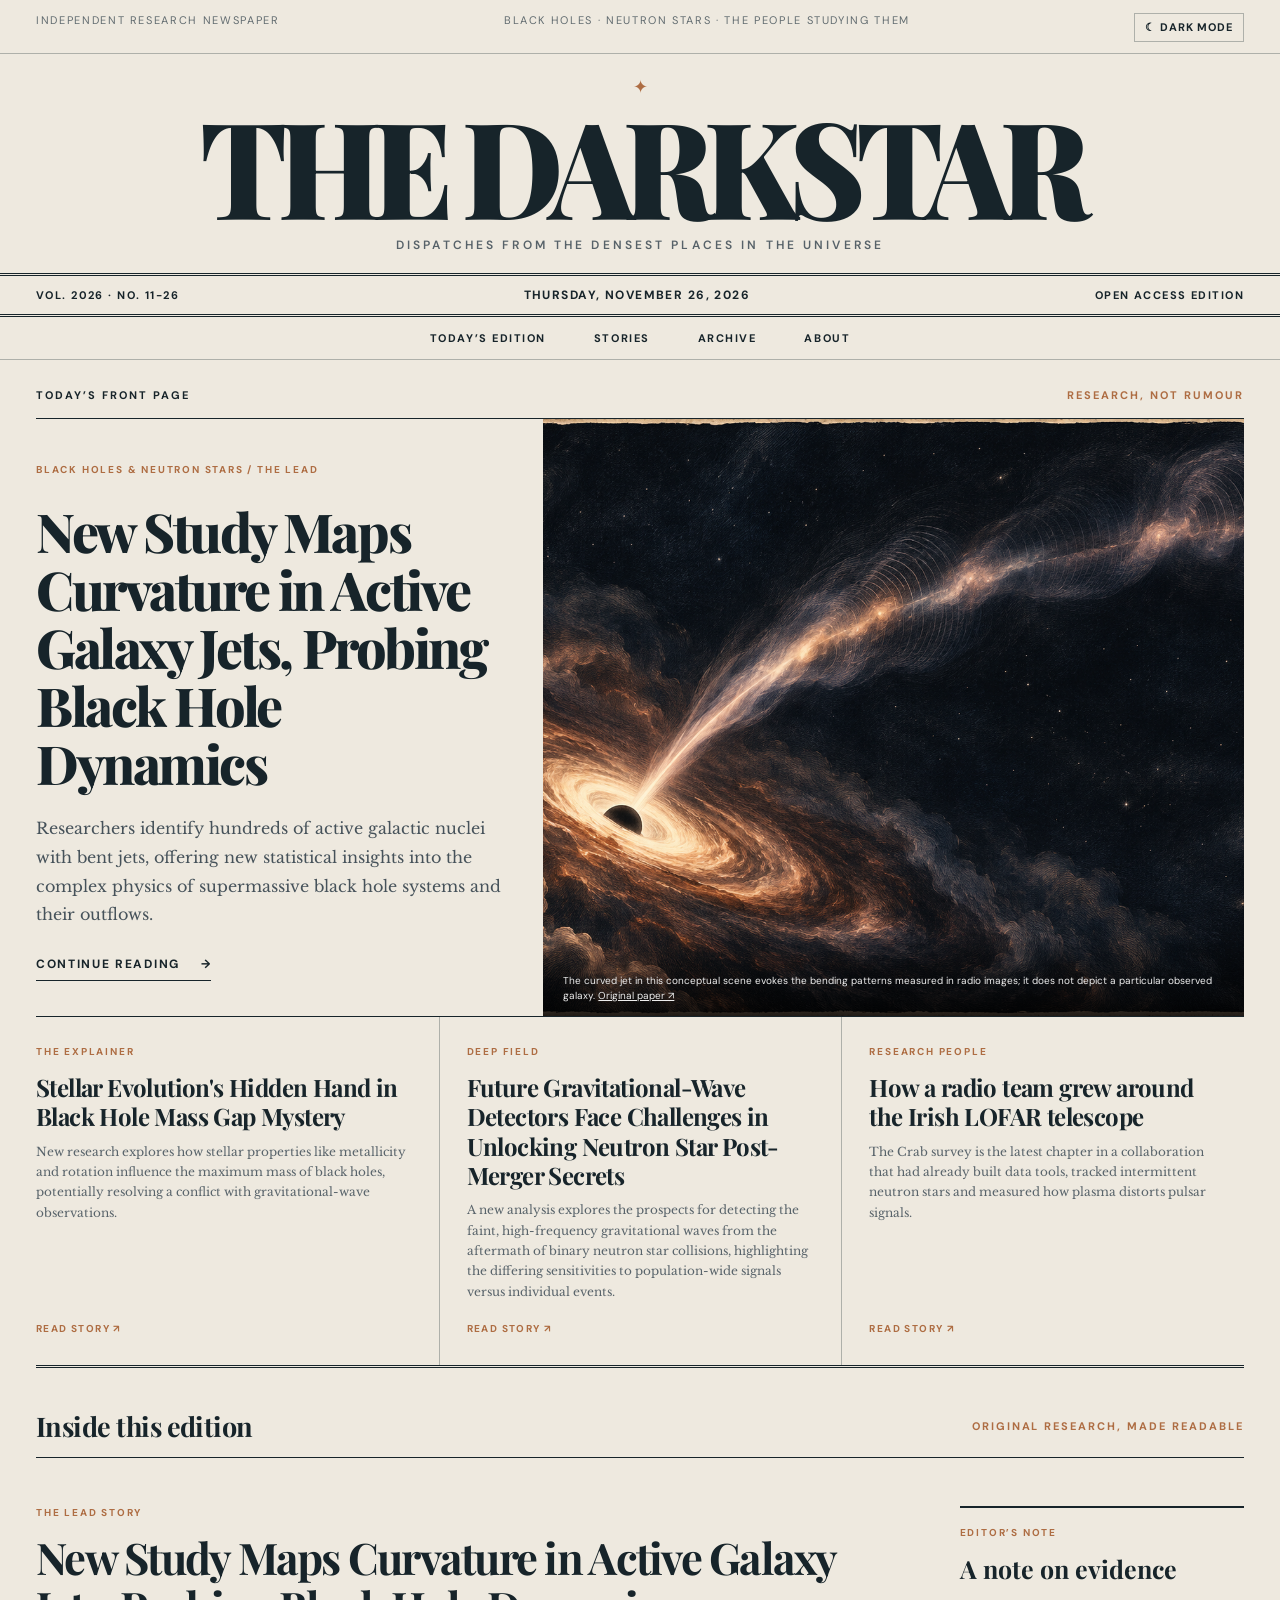
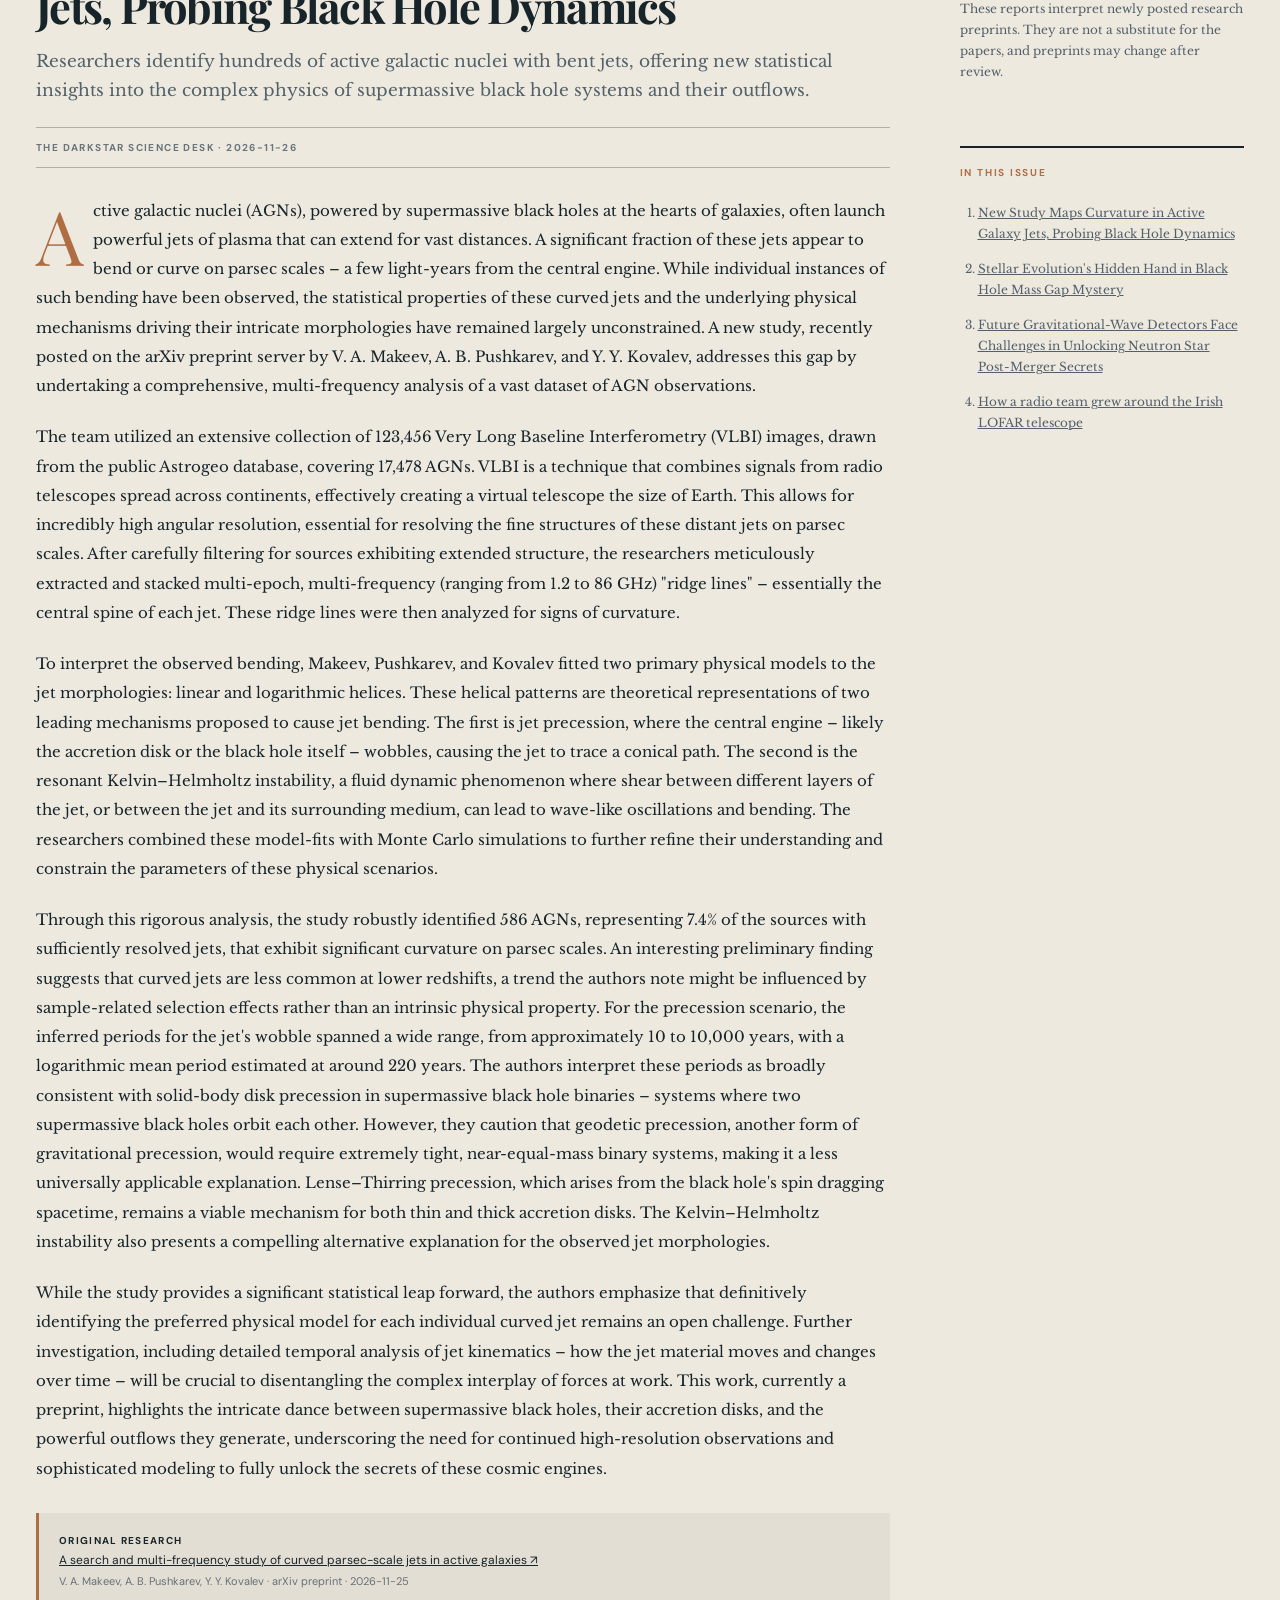
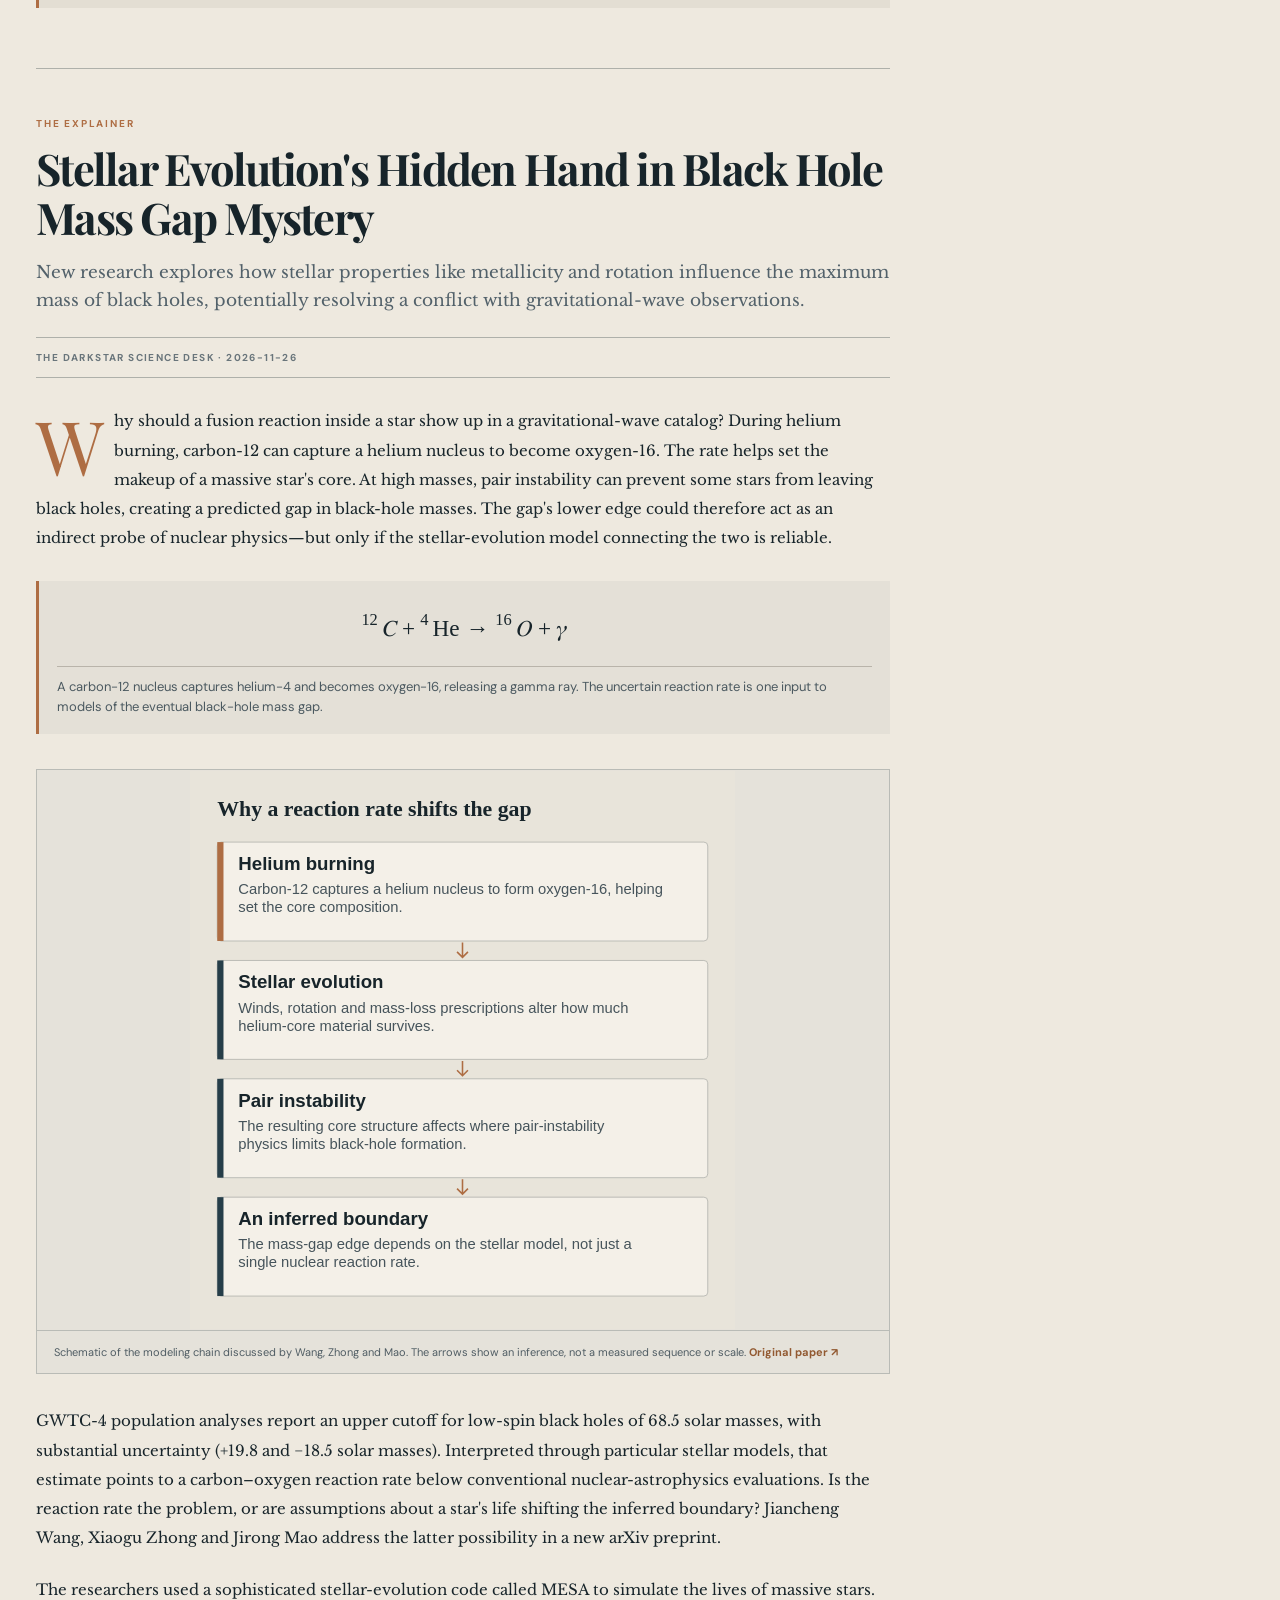
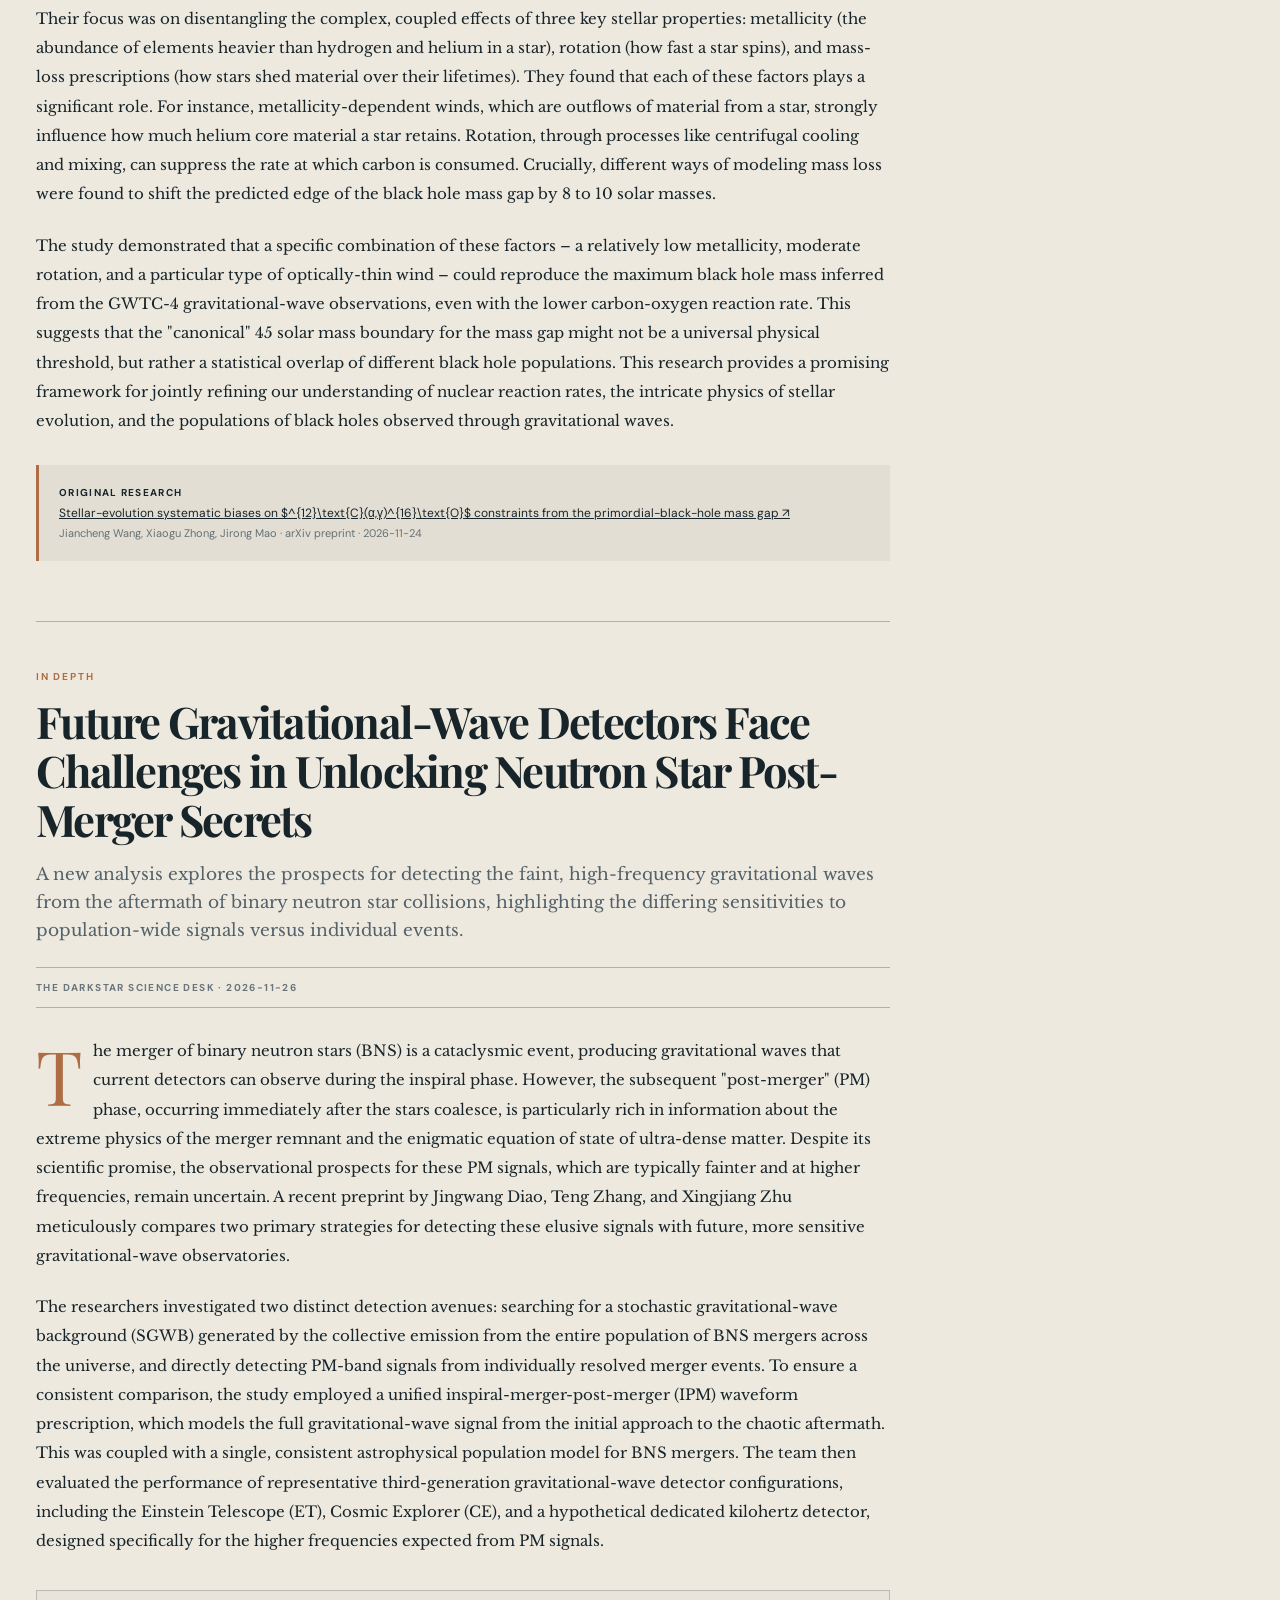
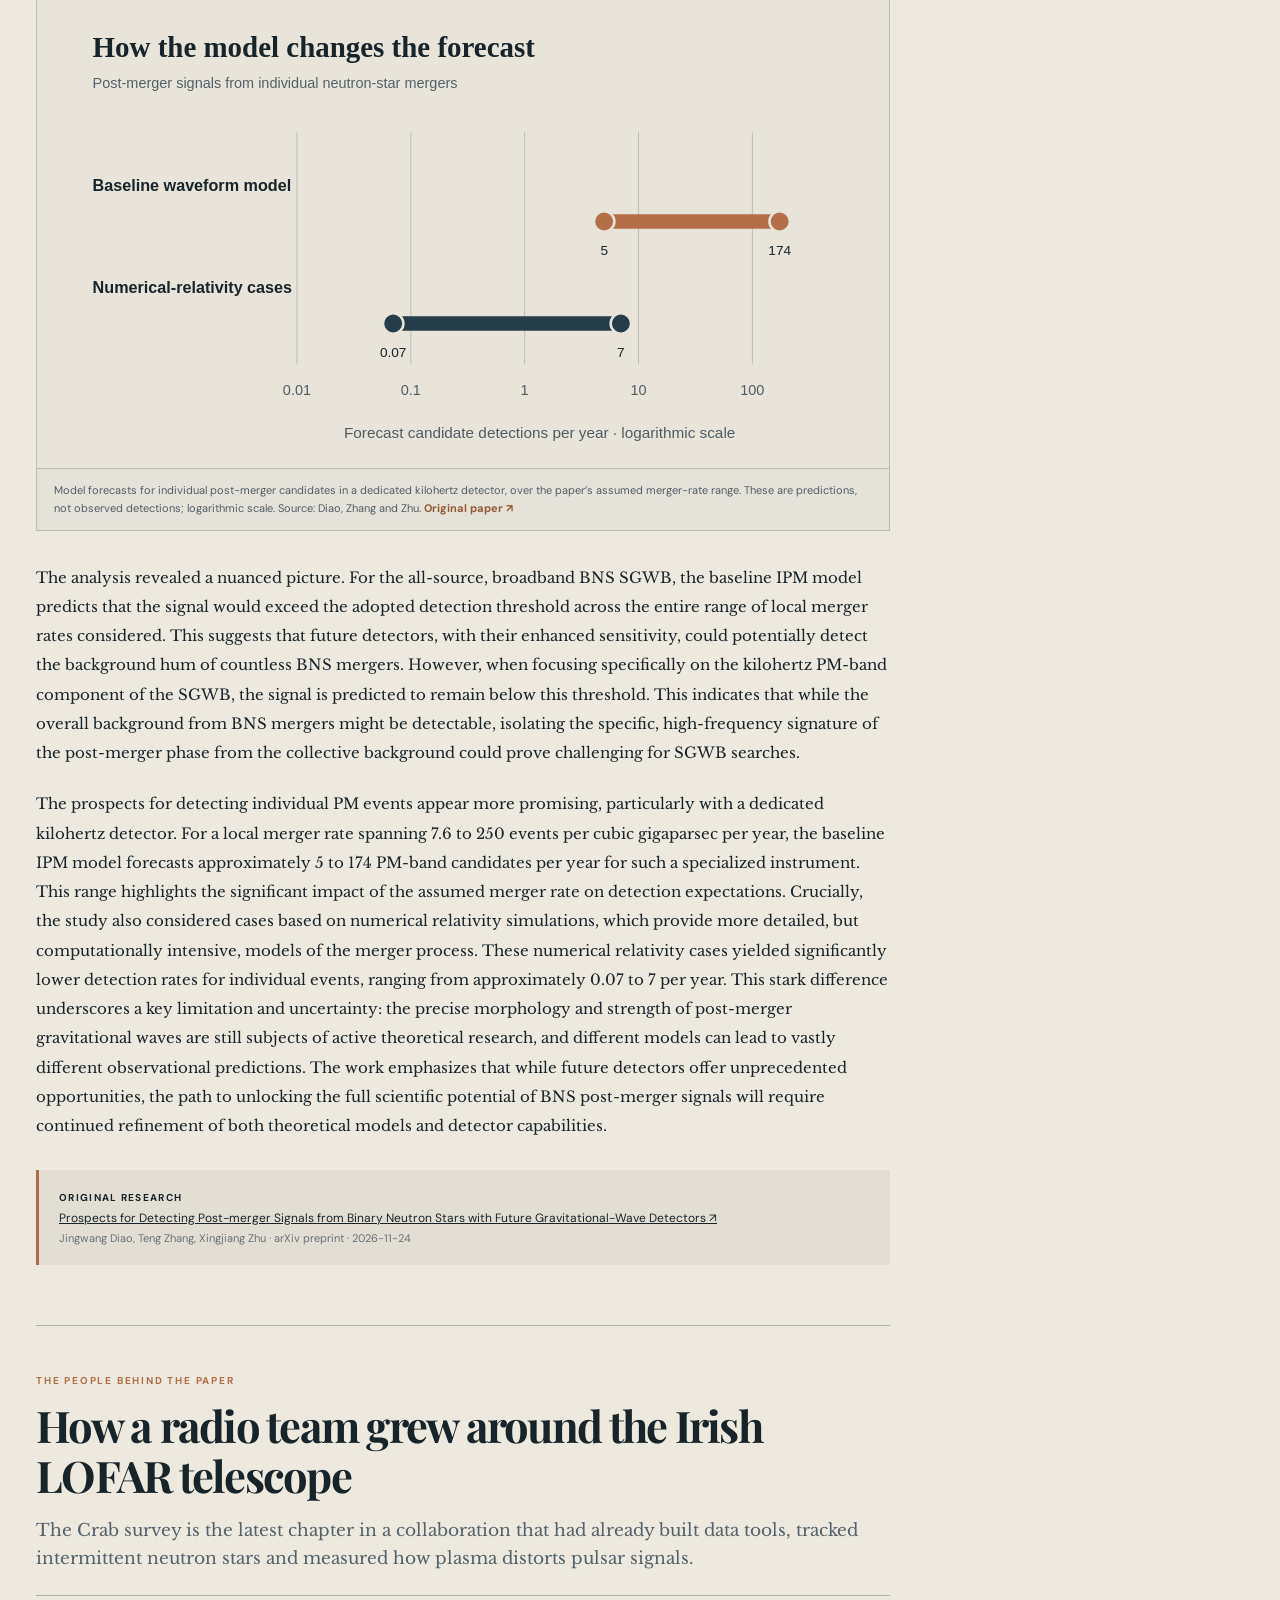
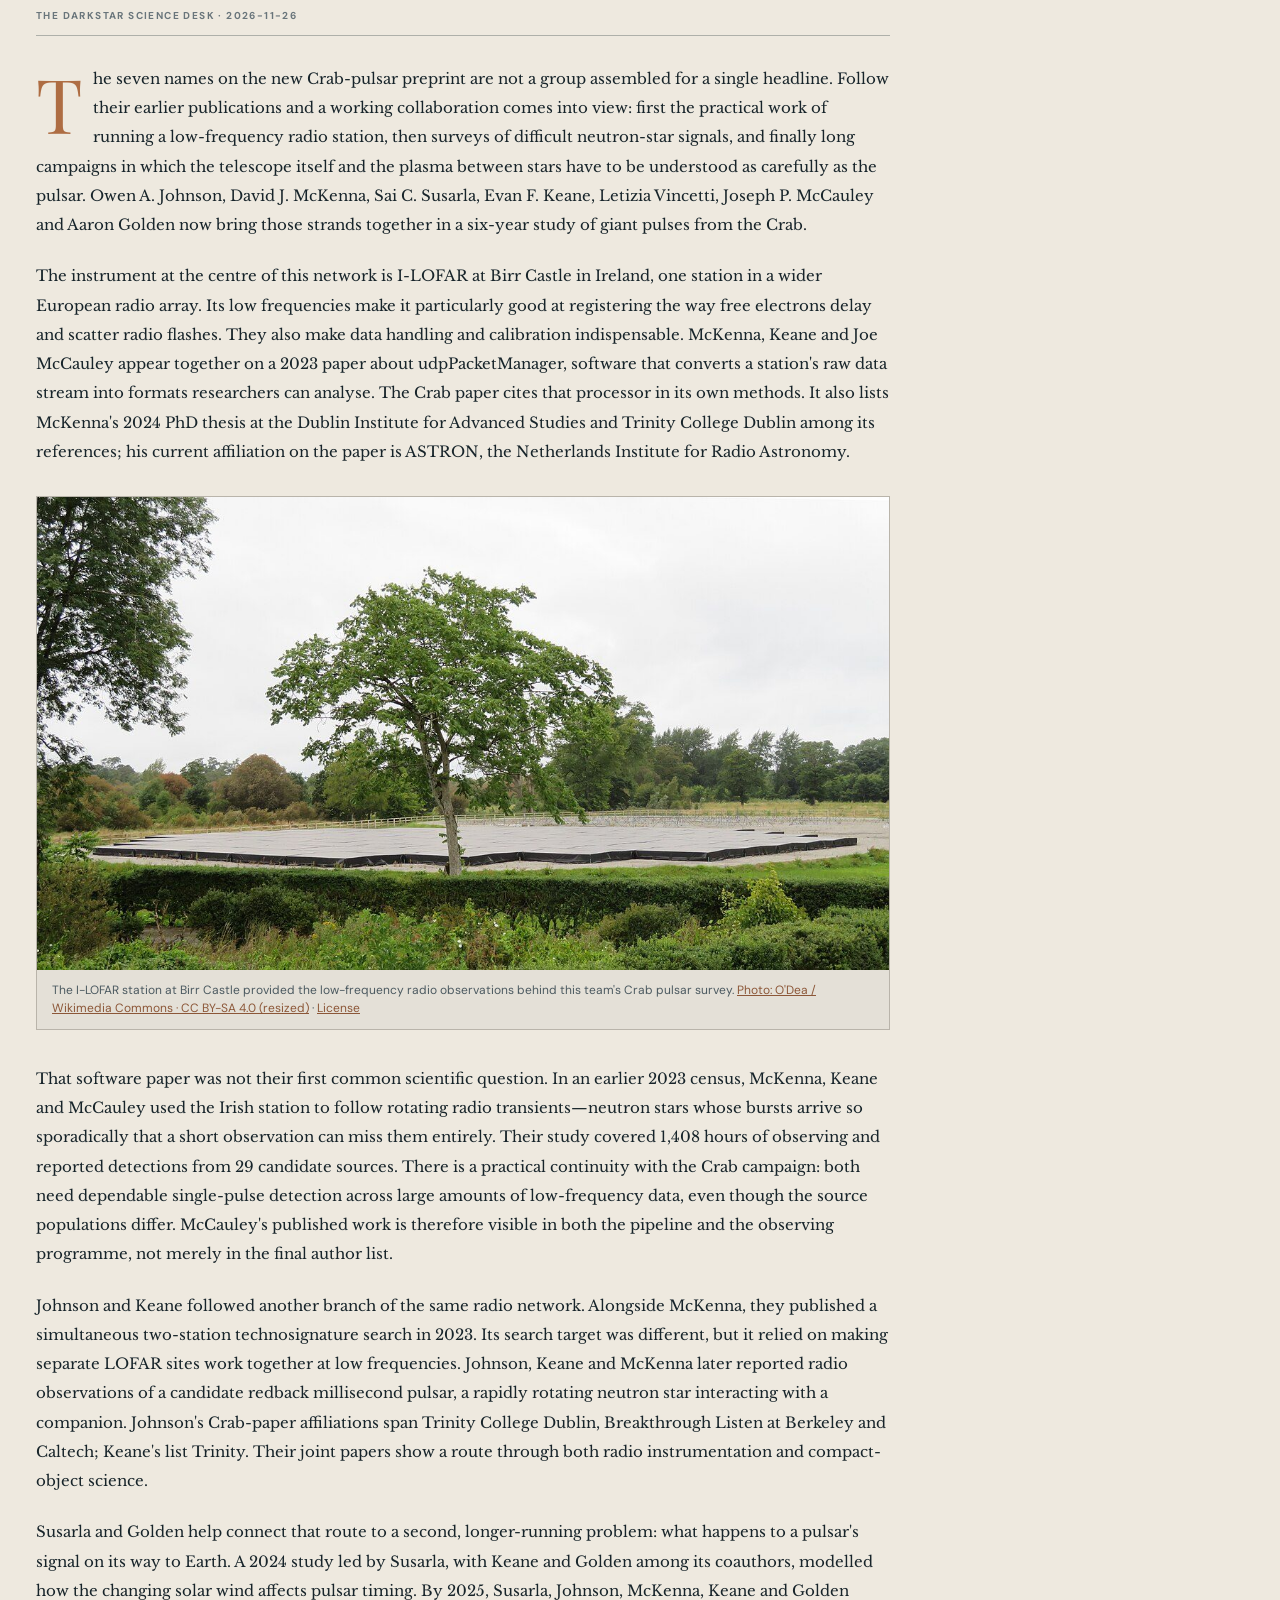
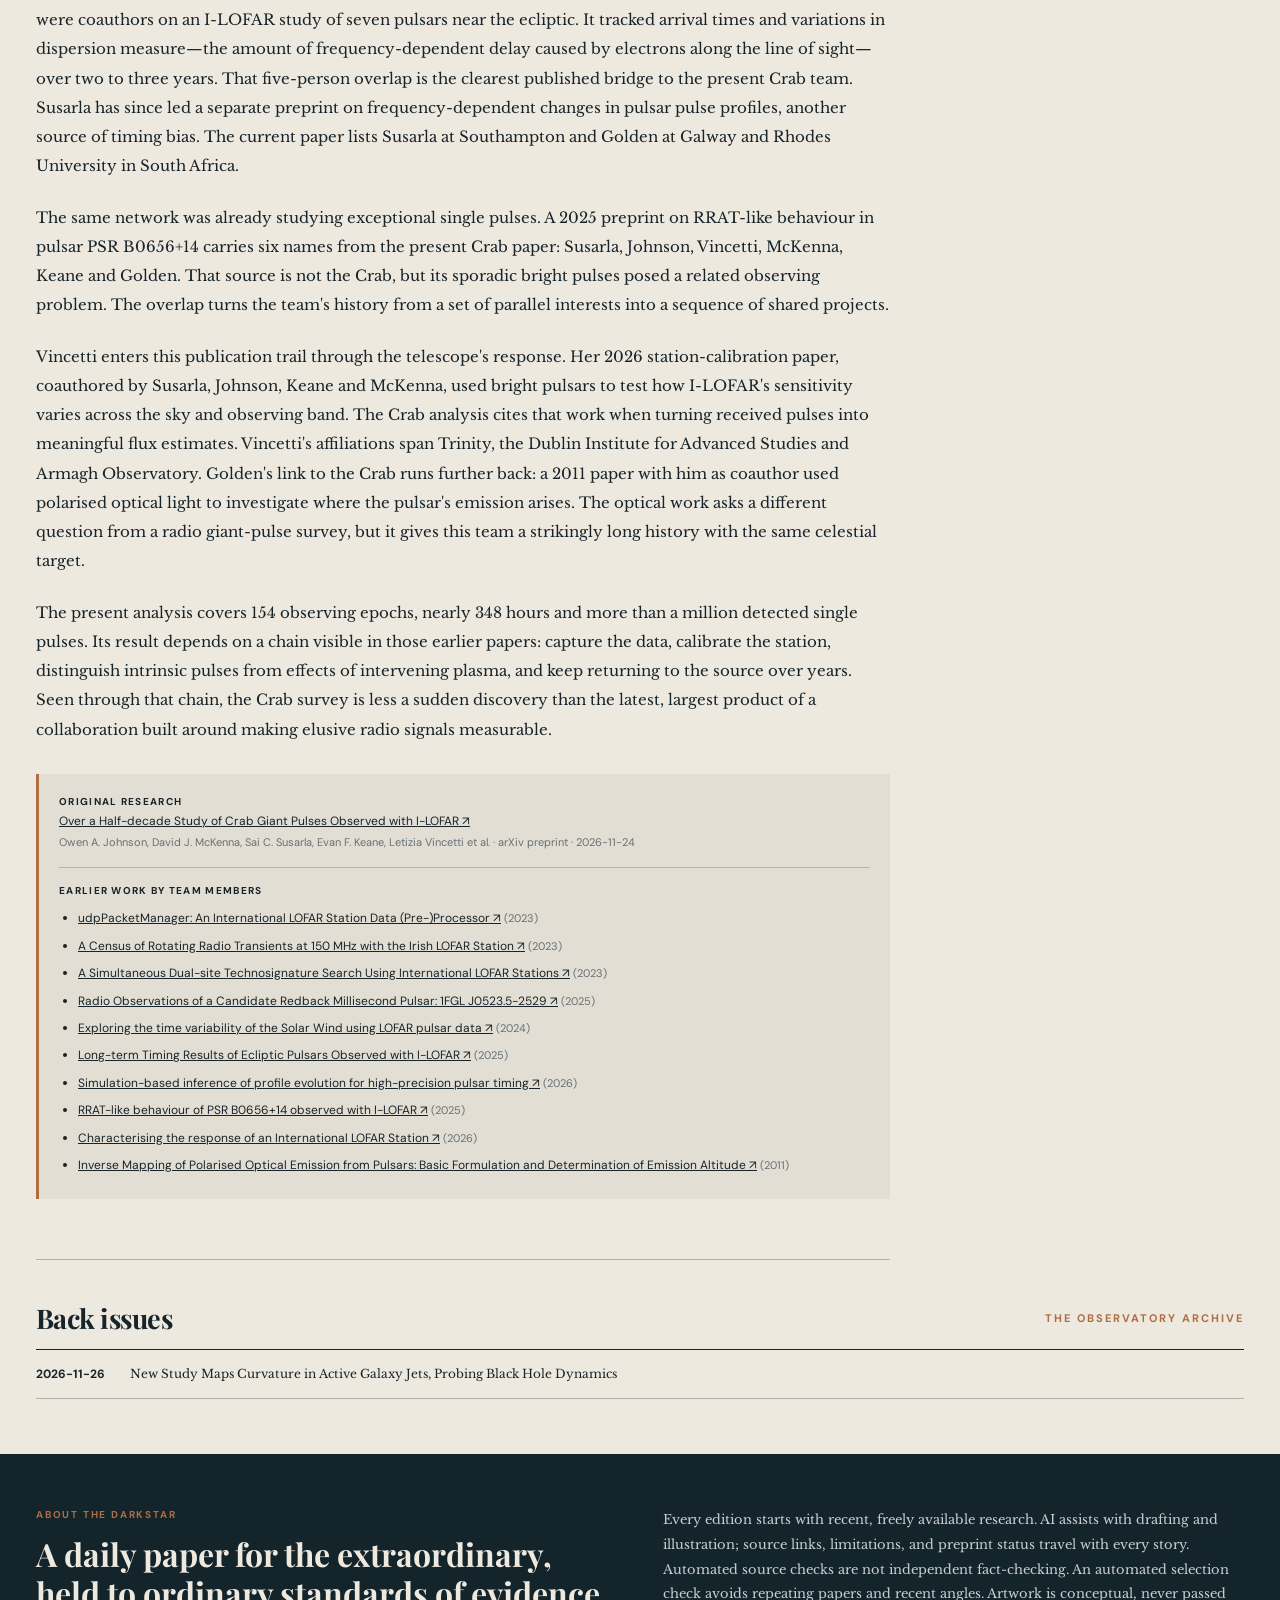
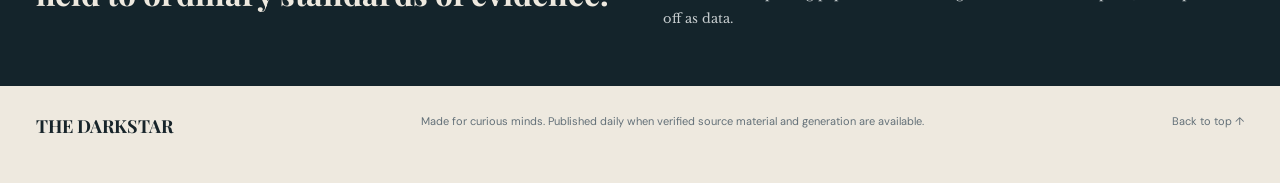
==== issues/2026-11-26/index.html @ 165d291f "Publish 2026-11-27" ====
<!doctype html><html lang="en"><head><meta charset="utf-8"><meta name="viewport" content="width=device-width,initial-scale=1"><meta name="theme-color" content="#eee9df"><meta name="description" content="The Darkstar: a daily research newspaper about black holes and neutron stars."><title>The Darkstar — 2026-11-26</title><script>try{if(localStorage.getItem('darkstar-theme')==='dark')document.documentElement.dataset.theme='dark'}catch(e){}</script><link rel="stylesheet" href="../../style.css"><script src="../../theme.js" defer></script></head><body>
<div class="topline"><span>Independent research newspaper</span><span>Black holes · Neutron stars · The people studying them</span><button class="theme-toggle" type="button" aria-label="Switch to dark mode" aria-pressed="false">☾ <span>Dark mode</span></button></div>
<header class="masthead" id="today"><div class="star">✦</div><div class="name">THE DARKSTAR</div><p>Dispatches from the densest places in the universe</p></header>
<div class="editionbar"><span>VOL. 2026 · NO. 11-26</span><span>Thursday, November 26, 2026</span><span>OPEN ACCESS EDITION</span></div><nav><a href="#today">Today’s edition</a><a href="#stories">Stories</a><a href="#archive">Archive</a><a href="#about">About</a></nav>
<main><section class="front" aria-label="Front page"><div class="sectionlabel"><span>Today’s front page</span><span>RESEARCH, NOT RUMOUR</span></div>
<div class="leadgrid"><div class="leadcopy"><div class="eyebrow">BLACK HOLES &amp; NEUTRON STARS / THE LEAD</div><h1><a href="#story-0">New Study Maps Curvature in Active Galaxy Jets, Probing Black Hole Dynamics</a></h1><p class="leaddeck">Researchers identify hundreds of active galactic nuclei with bent jets, offering new statistical insights into the complex physics of supermassive black hole systems and their outflows.</p><a class="continue" href="#story-0">Continue reading <span>→</span></a></div><figure class="cover"><img src="../../assets/2026-11-26-cover.png" alt="Conceptual painted scene of a black hole surrounded by a bright disc and launching a gently curving jet."><figcaption>The curved jet in this conceptual scene evokes the bending patterns measured in radio images; it does not depict a particular observed galaxy. <a href="https://arxiv.org/html/2611.34496">Original paper ↗</a></figcaption></figure></div>
<div class="teasers" id="stories"><a class="teaser" href="#story-1"><span class="eyebrow">The explainer</span><h3>Stellar Evolution&#x27;s Hidden Hand in Black Hole Mass Gap Mystery</h3><p>New research explores how stellar properties like metallicity and rotation influence the maximum mass of black holes, potentially resolving a conflict with gravitational-wave observations.</p><span class="readmore">Read story ↗</span></a><a class="teaser" href="#story-2"><span class="eyebrow">Deep field</span><h3>Future Gravitational-Wave Detectors Face Challenges in Unlocking Neutron Star Post-Merger Secrets</h3><p>A new analysis explores the prospects for detecting the faint, high-frequency gravitational waves from the aftermath of binary neutron star collisions, highlighting the differing sensitivities to population-wide signals versus individual events.</p><span class="readmore">Read story ↗</span></a><a class="teaser" href="#story-3"><span class="eyebrow">Research people</span><h3>How a radio team grew around the Irish LOFAR telescope</h3><p>The Crab survey is the latest chapter in a collaboration that had already built data tools, tracked intermittent neutron stars and measured how plasma distorts pulsar signals.</p><span class="readmore">Read story ↗</span></a></div></section>
<div class="rule-title"><span>Inside this edition</span><span>ORIGINAL RESEARCH, MADE READABLE</span></div>
<div class="article-layout"><div class="article-main"><article class="story" id="story-0"><div class="eyebrow">The lead story</div><h2>New Study Maps Curvature in Active Galaxy Jets, Probing Black Hole Dynamics</h2><p class="deck">Researchers identify hundreds of active galactic nuclei with bent jets, offering new statistical insights into the complex physics of supermassive black hole systems and their outflows.</p><div class="byline">THE DARKSTAR SCIENCE DESK · 2026-11-26</div><div class="prose"><p>Active galactic nuclei (AGNs), powered by supermassive black holes at the hearts of galaxies, often launch powerful jets of plasma that can extend for vast distances. A significant fraction of these jets appear to bend or curve on parsec scales – a few light-years from the central engine. While individual instances of such bending have been observed, the statistical properties of these curved jets and the underlying physical mechanisms driving their intricate morphologies have remained largely unconstrained. A new study, recently posted on the arXiv preprint server by V. A. Makeev, A. B. Pushkarev, and Y. Y. Kovalev, addresses this gap by undertaking a comprehensive, multi-frequency analysis of a vast dataset of AGN observations.</p><p>The team utilized an extensive collection of 123,456 Very Long Baseline Interferometry (VLBI) images, drawn from the public Astrogeo database, covering 17,478 AGNs. VLBI is a technique that combines signals from radio telescopes spread across continents, effectively creating a virtual telescope the size of Earth. This allows for incredibly high angular resolution, essential for resolving the fine structures of these distant jets on parsec scales. After carefully filtering for sources exhibiting extended structure, the researchers meticulously extracted and stacked multi-epoch, multi-frequency (ranging from 1.2 to 86 GHz) &quot;ridge lines&quot; – essentially the central spine of each jet. These ridge lines were then analyzed for signs of curvature.</p><p>To interpret the observed bending, Makeev, Pushkarev, and Kovalev fitted two primary physical models to the jet morphologies: linear and logarithmic helices. These helical patterns are theoretical representations of two leading mechanisms proposed to cause jet bending. The first is jet precession, where the central engine – likely the accretion disk or the black hole itself – wobbles, causing the jet to trace a conical path. The second is the resonant Kelvin–Helmholtz instability, a fluid dynamic phenomenon where shear between different layers of the jet, or between the jet and its surrounding medium, can lead to wave-like oscillations and bending. The researchers combined these model-fits with Monte Carlo simulations to further refine their understanding and constrain the parameters of these physical scenarios.</p><p>Through this rigorous analysis, the study robustly identified 586 AGNs, representing 7.4% of the sources with sufficiently resolved jets, that exhibit significant curvature on parsec scales. An interesting preliminary finding suggests that curved jets are less common at lower redshifts, a trend the authors note might be influenced by sample-related selection effects rather than an intrinsic physical property. For the precession scenario, the inferred periods for the jet&#x27;s wobble spanned a wide range, from approximately 10 to 10,000 years, with a logarithmic mean period estimated at around 220 years. The authors interpret these periods as broadly consistent with solid-body disk precession in supermassive black hole binaries – systems where two supermassive black holes orbit each other. However, they caution that geodetic precession, another form of gravitational precession, would require extremely tight, near-equal-mass binary systems, making it a less universally applicable explanation. Lense–Thirring precession, which arises from the black hole&#x27;s spin dragging spacetime, remains a viable mechanism for both thin and thick accretion disks. The Kelvin–Helmholtz instability also presents a compelling alternative explanation for the observed jet morphologies.</p><p>While the study provides a significant statistical leap forward, the authors emphasize that definitively identifying the preferred physical model for each individual curved jet remains an open challenge. Further investigation, including detailed temporal analysis of jet kinematics – how the jet material moves and changes over time – will be crucial to disentangling the complex interplay of forces at work. This work, currently a preprint, highlights the intricate dance between supermassive black holes, their accretion disks, and the powerful outflows they generate, underscoring the need for continued high-resolution observations and sophisticated modeling to fully unlock the secrets of these cosmic engines.</p></div><div class="sourcebox"><strong>Original research</strong><br><a href="https://arxiv.org/html/2611.34496" target="_blank" rel="noopener noreferrer">A search and multi-frequency study of curved parsec-scale jets in active galaxies ↗</a><br><span>V. A. Makeev, A. B. Pushkarev, Y. Y. Kovalev · arXiv preprint · 2026-11-25</span></div></article><article class="story" id="story-1"><div class="eyebrow">The explainer</div><h2>Stellar Evolution&#x27;s Hidden Hand in Black Hole Mass Gap Mystery</h2><p class="deck">New research explores how stellar properties like metallicity and rotation influence the maximum mass of black holes, potentially resolving a conflict with gravitational-wave observations.</p><div class="byline">THE DARKSTAR SCIENCE DESK · 2026-11-26</div><div class="prose"><p>Why should a fusion reaction inside a star show up in a gravitational-wave catalog? During helium burning, carbon-12 can capture a helium nucleus to become oxygen-16. The rate helps set the makeup of a massive star&#x27;s core. At high masses, pair instability can prevent some stars from leaving black holes, creating a predicted gap in black-hole masses. The gap&#x27;s lower edge could therefore act as an indirect probe of nuclear physics—but only if the stellar-evolution model connecting the two is reliable.</p><figure class="equation"><div class="math-wrap"><math xmlns="http://www.w3.org/1998/Math/MathML" display="inline"><mrow><msup><mrow /><mrow><mn>12</mn></mrow></msup><mi>&#x00043;</mi><mo>&#x0002B;</mo><msup><mrow /><mrow><mn>4</mn></mrow></msup><mrow><mi mathvariant="normal">H</mi><mi mathvariant="normal">e</mi></mrow><mo>&#x02192;</mo><msup><mrow /><mrow><mn>16</mn></mrow></msup><mi>&#x0004F;</mi><mo>&#x0002B;</mo><mi>&#x003B3;</mi></mrow></math></div><figcaption>A carbon-12 nucleus captures helium-4 and becomes oxygen-16, releasing a gamma ray. The uncertain reaction rate is one input to models of the eventual black-hole mass gap.</figcaption></figure><figure class="research-visual"><a href="../../assets/2026-11-26-story-1.svg" target="_blank" rel="noopener noreferrer" aria-label="Open diagram at full size"><img loading="lazy" src="../../assets/2026-11-26-story-1.svg" alt="Four-step schematic linking helium burning, stellar evolution, pair instability and the inferred black-hole mass-gap boundary."></a><div class="visual-mobile"><h3>Why a reaction rate shifts the gap</h3><ol><li><strong>Helium burning</strong><span>Carbon-12 captures a helium nucleus to form oxygen-16, helping set the core composition.</span></li><li><strong>Stellar evolution</strong><span>Winds, rotation and mass-loss prescriptions alter how much helium-core material survives.</span></li><li><strong>Pair instability</strong><span>The resulting core structure affects where pair-instability physics limits black-hole formation.</span></li><li><strong>An inferred boundary</strong><span>The mass-gap edge depends on the stellar model, not just a single nuclear reaction rate.</span></li></ol></div><figcaption>Schematic of the modeling chain discussed by Wang, Zhong and Mao. The arrows show an inference, not a measured sequence or scale. <a href="https://arxiv.org/html/2611.32692" target="_blank" rel="noopener noreferrer">Original paper ↗</a></figcaption></figure><p>GWTC-4 population analyses report an upper cutoff for low-spin black holes of 68.5 solar masses, with substantial uncertainty (+19.8 and −18.5 solar masses). Interpreted through particular stellar models, that estimate points to a carbon–oxygen reaction rate below conventional nuclear-astrophysics evaluations. Is the reaction rate the problem, or are assumptions about a star&#x27;s life shifting the inferred boundary? Jiancheng Wang, Xiaogu Zhong and Jirong Mao address the latter possibility in a new arXiv preprint.</p><p>The researchers used a sophisticated stellar-evolution code called MESA to simulate the lives of massive stars. Their focus was on disentangling the complex, coupled effects of three key stellar properties: metallicity (the abundance of elements heavier than hydrogen and helium in a star), rotation (how fast a star spins), and mass-loss prescriptions (how stars shed material over their lifetimes). They found that each of these factors plays a significant role. For instance, metallicity-dependent winds, which are outflows of material from a star, strongly influence how much helium core material a star retains. Rotation, through processes like centrifugal cooling and mixing, can suppress the rate at which carbon is consumed. Crucially, different ways of modeling mass loss were found to shift the predicted edge of the black hole mass gap by 8 to 10 solar masses.</p><p>The study demonstrated that a specific combination of these factors – a relatively low metallicity, moderate rotation, and a particular type of optically-thin wind – could reproduce the maximum black hole mass inferred from the GWTC-4 gravitational-wave observations, even with the lower carbon-oxygen reaction rate. This suggests that the &quot;canonical&quot; 45 solar mass boundary for the mass gap might not be a universal physical threshold, but rather a statistical overlap of different black hole populations. This research provides a promising framework for jointly refining our understanding of nuclear reaction rates, the intricate physics of stellar evolution, and the populations of black holes observed through gravitational waves.</p></div><div class="sourcebox"><strong>Original research</strong><br><a href="https://arxiv.org/html/2611.32692" target="_blank" rel="noopener noreferrer">Stellar-evolution systematic biases on $^{12}\text{C}(α,γ)^{16}\text{O}$ constraints from the primordial-black-hole mass gap ↗</a><br><span>Jiancheng Wang, Xiaogu Zhong, Jirong Mao · arXiv preprint · 2026-11-24</span></div></article><article class="story" id="story-2"><div class="eyebrow">In depth</div><h2>Future Gravitational-Wave Detectors Face Challenges in Unlocking Neutron Star Post-Merger Secrets</h2><p class="deck">A new analysis explores the prospects for detecting the faint, high-frequency gravitational waves from the aftermath of binary neutron star collisions, highlighting the differing sensitivities to population-wide signals versus individual events.</p><div class="byline">THE DARKSTAR SCIENCE DESK · 2026-11-26</div><div class="prose"><p>The merger of binary neutron stars (BNS) is a cataclysmic event, producing gravitational waves that current detectors can observe during the inspiral phase. However, the subsequent &quot;post-merger&quot; (PM) phase, occurring immediately after the stars coalesce, is particularly rich in information about the extreme physics of the merger remnant and the enigmatic equation of state of ultra-dense matter. Despite its scientific promise, the observational prospects for these PM signals, which are typically fainter and at higher frequencies, remain uncertain. A recent preprint by Jingwang Diao, Teng Zhang, and Xingjiang Zhu meticulously compares two primary strategies for detecting these elusive signals with future, more sensitive gravitational-wave observatories.</p><p>The researchers investigated two distinct detection avenues: searching for a stochastic gravitational-wave background (SGWB) generated by the collective emission from the entire population of BNS mergers across the universe, and directly detecting PM-band signals from individually resolved merger events. To ensure a consistent comparison, the study employed a unified inspiral-merger-post-merger (IPM) waveform prescription, which models the full gravitational-wave signal from the initial approach to the chaotic aftermath. This was coupled with a single, consistent astrophysical population model for BNS mergers. The team then evaluated the performance of representative third-generation gravitational-wave detector configurations, including the Einstein Telescope (ET), Cosmic Explorer (CE), and a hypothetical dedicated kilohertz detector, designed specifically for the higher frequencies expected from PM signals.</p><figure class="research-visual"><a href="../../assets/2026-11-26-story-2.svg" target="_blank" rel="noopener noreferrer" aria-label="Open diagram at full size"><img loading="lazy" src="../../assets/2026-11-26-story-2.svg" alt="Logarithmic range chart comparing 5 to 174 yearly candidates in the baseline model with 0.07 to 7 in numerical-relativity cases."></a><div class="visual-mobile"><h3>Model-dependent post-merger forecasts</h3><ol><li><strong>Baseline waveform model</strong><span>About 5–174 candidate detections per year for a dedicated kilohertz detector.</span></li><li><strong>Numerical-relativity cases</strong><span>About 0.07–7 candidate detections per year in the cases considered.</span></li><li><strong>Interpretation</strong><span>The estimated yield changes strongly with the post-merger waveform model.</span></li></ol></div><figcaption>Model forecasts for individual post-merger candidates in a dedicated kilohertz detector, over the paper’s assumed merger-rate range. These are predictions, not observed detections; logarithmic scale. Source: Diao, Zhang and Zhu. <a href="https://arxiv.org/html/2611.31857" target="_blank" rel="noopener noreferrer">Original paper ↗</a></figcaption></figure><p>The analysis revealed a nuanced picture. For the all-source, broadband BNS SGWB, the baseline IPM model predicts that the signal would exceed the adopted detection threshold across the entire range of local merger rates considered. This suggests that future detectors, with their enhanced sensitivity, could potentially detect the background hum of countless BNS mergers. However, when focusing specifically on the kilohertz PM-band component of the SGWB, the signal is predicted to remain below this threshold. This indicates that while the overall background from BNS mergers might be detectable, isolating the specific, high-frequency signature of the post-merger phase from the collective background could prove challenging for SGWB searches.</p><p>The prospects for detecting individual PM events appear more promising, particularly with a dedicated kilohertz detector. For a local merger rate spanning 7.6 to 250 events per cubic gigaparsec per year, the baseline IPM model forecasts approximately 5 to 174 PM-band candidates per year for such a specialized instrument. This range highlights the significant impact of the assumed merger rate on detection expectations. Crucially, the study also considered cases based on numerical relativity simulations, which provide more detailed, but computationally intensive, models of the merger process. These numerical relativity cases yielded significantly lower detection rates for individual events, ranging from approximately 0.07 to 7 per year. This stark difference underscores a key limitation and uncertainty: the precise morphology and strength of post-merger gravitational waves are still subjects of active theoretical research, and different models can lead to vastly different observational predictions. The work emphasizes that while future detectors offer unprecedented opportunities, the path to unlocking the full scientific potential of BNS post-merger signals will require continued refinement of both theoretical models and detector capabilities.</p></div><div class="sourcebox"><strong>Original research</strong><br><a href="https://arxiv.org/html/2611.31857" target="_blank" rel="noopener noreferrer">Prospects for Detecting Post-merger Signals from Binary Neutron Stars with Future Gravitational-Wave Detectors ↗</a><br><span>Jingwang Diao, Teng Zhang, Xingjiang Zhu · arXiv preprint · 2026-11-24</span></div></article><article class="story" id="story-3"><div class="eyebrow">The people behind the paper</div><h2>How a radio team grew around the Irish LOFAR telescope</h2><p class="deck">The Crab survey is the latest chapter in a collaboration that had already built data tools, tracked intermittent neutron stars and measured how plasma distorts pulsar signals.</p><div class="byline">THE DARKSTAR SCIENCE DESK · 2026-11-26</div><div class="prose"><p>The seven names on the new Crab-pulsar preprint are not a group assembled for a single headline. Follow their earlier publications and a working collaboration comes into view: first the practical work of running a low-frequency radio station, then surveys of difficult neutron-star signals, and finally long campaigns in which the telescope itself and the plasma between stars have to be understood as carefully as the pulsar. Owen A. Johnson, David J. McKenna, Sai C. Susarla, Evan F. Keane, Letizia Vincetti, Joseph P. McCauley and Aaron Golden now bring those strands together in a six-year study of giant pulses from the Crab.</p><p>The instrument at the centre of this network is I-LOFAR at Birr Castle in Ireland, one station in a wider European radio array. Its low frequencies make it particularly good at registering the way free electrons delay and scatter radio flashes. They also make data handling and calibration indispensable. McKenna, Keane and Joe McCauley appear together on a 2023 paper about udpPacketManager, software that converts a station&#x27;s raw data stream into formats researchers can analyse. The Crab paper cites that processor in its own methods. It also lists McKenna&#x27;s 2024 PhD thesis at the Dublin Institute for Advanced Studies and Trinity College Dublin among its references; his current affiliation on the paper is ASTRON, the Netherlands Institute for Radio Astronomy.</p><figure class="team-photo"><img loading="lazy" src="../../assets/i-lofar-telescope-odea-cc-by-sa-4.0.jpg" alt="The Irish LOFAR radio telescope antenna field at Birr Castle in Ireland, with a tree in the foreground."><figcaption>The I-LOFAR station at Birr Castle provided the low-frequency radio observations behind this team&#x27;s Crab pulsar survey. <a href="https://commons.wikimedia.org/wiki/File:I-LOFAR_telescope.jpg" target="_blank" rel="noopener noreferrer">Photo: O&#x27;Dea / Wikimedia Commons · CC BY-SA 4.0 (resized)</a> · <a href="https://creativecommons.org/licenses/by-sa/4.0/" target="_blank" rel="noopener noreferrer">License</a></figcaption></figure><p>That software paper was not their first common scientific question. In an earlier 2023 census, McKenna, Keane and McCauley used the Irish station to follow rotating radio transients—neutron stars whose bursts arrive so sporadically that a short observation can miss them entirely. Their study covered 1,408 hours of observing and reported detections from 29 candidate sources. There is a practical continuity with the Crab campaign: both need dependable single-pulse detection across large amounts of low-frequency data, even though the source populations differ. McCauley&#x27;s published work is therefore visible in both the pipeline and the observing programme, not merely in the final author list.</p><p>Johnson and Keane followed another branch of the same radio network. Alongside McKenna, they published a simultaneous two-station technosignature search in 2023. Its search target was different, but it relied on making separate LOFAR sites work together at low frequencies. Johnson, Keane and McKenna later reported radio observations of a candidate redback millisecond pulsar, a rapidly rotating neutron star interacting with a companion. Johnson&#x27;s Crab-paper affiliations span Trinity College Dublin, Breakthrough Listen at Berkeley and Caltech; Keane&#x27;s list Trinity. Their joint papers show a route through both radio instrumentation and compact-object science.</p><p>Susarla and Golden help connect that route to a second, longer-running problem: what happens to a pulsar&#x27;s signal on its way to Earth. A 2024 study led by Susarla, with Keane and Golden among its coauthors, modelled how the changing solar wind affects pulsar timing. By 2025, Susarla, Johnson, McKenna, Keane and Golden were coauthors on an I-LOFAR study of seven pulsars near the ecliptic. It tracked arrival times and variations in dispersion measure—the amount of frequency-dependent delay caused by electrons along the line of sight—over two to three years. That five-person overlap is the clearest published bridge to the present Crab team. Susarla has since led a separate preprint on frequency-dependent changes in pulsar pulse profiles, another source of timing bias. The current paper lists Susarla at Southampton and Golden at Galway and Rhodes University in South Africa.</p><p>The same network was already studying exceptional single pulses. A 2025 preprint on RRAT-like behaviour in pulsar PSR B0656+14 carries six names from the present Crab paper: Susarla, Johnson, Vincetti, McKenna, Keane and Golden. That source is not the Crab, but its sporadic bright pulses posed a related observing problem. The overlap turns the team&#x27;s history from a set of parallel interests into a sequence of shared projects.</p><p>Vincetti enters this publication trail through the telescope&#x27;s response. Her 2026 station-calibration paper, coauthored by Susarla, Johnson, Keane and McKenna, used bright pulsars to test how I-LOFAR&#x27;s sensitivity varies across the sky and observing band. The Crab analysis cites that work when turning received pulses into meaningful flux estimates. Vincetti&#x27;s affiliations span Trinity, the Dublin Institute for Advanced Studies and Armagh Observatory. Golden&#x27;s link to the Crab runs further back: a 2011 paper with him as coauthor used polarised optical light to investigate where the pulsar&#x27;s emission arises. The optical work asks a different question from a radio giant-pulse survey, but it gives this team a strikingly long history with the same celestial target.</p><p>The present analysis covers 154 observing epochs, nearly 348 hours and more than a million detected single pulses. Its result depends on a chain visible in those earlier papers: capture the data, calibrate the station, distinguish intrinsic pulses from effects of intervening plasma, and keep returning to the source over years. Seen through that chain, the Crab survey is less a sudden discovery than the latest, largest product of a collaboration built around making elusive radio signals measurable.</p></div><div class="sourcebox"><strong>Original research</strong><br><a href="https://arxiv.org/html/2611.33524" target="_blank" rel="noopener noreferrer">Over a Half-decade Study of Crab Giant Pulses Observed with I-LOFAR ↗</a><br><span>Owen A. Johnson, David J. McKenna, Sai C. Susarla, Evan F. Keane, Letizia Vincetti et al. · arXiv preprint · 2026-11-24</span><div class="earlier-research"><strong>Earlier work by team members</strong><ul><li><a href="https://arxiv.org/abs/2309.03228" target="_blank" rel="noopener noreferrer">udpPacketManager: An International LOFAR Station Data (Pre-)Processor ↗</a> <span>(2023)</span></li><li><a href="https://arxiv.org/html/2302.12661" target="_blank" rel="noopener noreferrer">A Census of Rotating Radio Transients at 150 MHz with the Irish LOFAR Station ↗</a> <span>(2023)</span></li><li><a href="https://arxiv.org/html/2310.15704" target="_blank" rel="noopener noreferrer">A Simultaneous Dual-site Technosignature Search Using International LOFAR Stations ↗</a> <span>(2023)</span></li><li><a href="https://arxiv.org/html/2508.15435" target="_blank" rel="noopener noreferrer">Radio Observations of a Candidate Redback Millisecond Pulsar: 1FGL J0523.5-2529 ↗</a> <span>(2025)</span></li><li><a href="https://arxiv.org/html/2409.09838" target="_blank" rel="noopener noreferrer">Exploring the time variability of the Solar Wind using LOFAR pulsar data ↗</a> <span>(2024)</span></li><li><a href="https://arxiv.org/html/2505.09549" target="_blank" rel="noopener noreferrer">Long-term Timing Results of Ecliptic Pulsars Observed with I-LOFAR ↗</a> <span>(2025)</span></li><li><a href="https://arxiv.org/html/2610.31450" target="_blank" rel="noopener noreferrer">Simulation-based inference of profile evolution for high-precision pulsar timing ↗</a> <span>(2026)</span></li><li><a href="https://arxiv.org/html/2507.04518" target="_blank" rel="noopener noreferrer">RRAT-like behaviour of PSR B0656+14 observed with I-LOFAR ↗</a> <span>(2025)</span></li><li><a href="https://arxiv.org/html/2607.19585" target="_blank" rel="noopener noreferrer">Characterising the response of an International LOFAR Station ↗</a> <span>(2026)</span></li><li><a href="https://arxiv.org/html/1106.5207" target="_blank" rel="noopener noreferrer">Inverse Mapping of Polarised Optical Emission from Pulsars: Basic Formulation and Determination of Emission Altitude ↗</a> <span>(2011)</span></li></ul></div></div></article></div><aside><div class="aside-box"><div class="eyebrow">EDITOR’S NOTE</div><h3>A note on evidence</h3><p>These reports interpret newly posted research preprints. They are not a substitute for the papers, and preprints may change after review.</p></div><div class="aside-box"><div class="eyebrow">IN THIS ISSUE</div><ol><li><a href="#story-0">New Study Maps Curvature in Active Galaxy Jets, Probing Black Hole Dynamics</a></li><li><a href="#story-1">Stellar Evolution&#x27;s Hidden Hand in Black Hole Mass Gap Mystery</a></li><li><a href="#story-2">Future Gravitational-Wave Detectors Face Challenges in Unlocking Neutron Star Post-Merger Secrets</a></li><li><a href="#story-3">How a radio team grew around the Irish LOFAR telescope</a></li></ol></div></aside></div>
<section class="archive" id="archive"><div class="rule-title"><span>Back issues</span><span>THE OBSERVATORY ARCHIVE</span></div><ul><li><a href="../../issues/2026-11-26/">2026-11-26 <span>New Study Maps Curvature in Active Galaxy Jets, Probing Black Hole Dynamics</span></a></li></ul></section>
<section class="about" id="about"><div><div class="eyebrow">ABOUT THE DARKSTAR</div><h2>A daily paper for the extraordinary, held to ordinary standards of evidence.</h2></div><p>Every edition starts with recent, freely available research. AI assists with drafting and illustration; source links, limitations, and preprint status travel with every story. Automated source checks are not independent fact-checking. An automated selection check avoids repeating papers and recent angles. Artwork is conceptual, never passed off as data.</p></section></main>
<footer><strong>THE DARKSTAR</strong><span>Made for curious minds. Published daily when verified source material and generation are available.</span><a href="#today">Back to top ↑</a></footer></body></html>
---- style.css ----
@import url('https://fonts.googleapis.com/css2?family=DM+Sans:wght@400;500;600;700&family=Libre+Baskerville:wght@400;700&family=Playfair+Display:wght@400;600;700;800;900&display=swap');
:root{--paper:#eee9df;--ink:#17242a;--muted:#687077;--accent:#ae6d43;--line:#aeb0aa;--dark:#14242b}*{box-sizing:border-box}html{scroll-behavior:smooth}body{margin:0;background:var(--paper);color:var(--ink);font-family:'Libre Baskerville',Georgia,serif}a{color:inherit}a:hover{color:var(--accent)}.topline,.editionbar,nav,.sectionlabel,.eyebrow,.byline,.readmore,.rule-title,footer,.sourcebox,.cover figcaption{font-family:'DM Sans',Arial,sans-serif}.topline{max-width:1340px;margin:auto;padding:13px 36px 11px;display:flex;justify-content:space-between;border-bottom:1px solid var(--line);font-size:11px;text-transform:uppercase;letter-spacing:.15em;color:#626c70}.masthead{text-align:center;padding:24px 20px 20px}.masthead .star{font-size:18px;color:var(--accent);line-height:1}.name{font-family:'Playfair Display',Georgia,serif;font-size:clamp(3.9rem,10.5vw,9.8rem);font-weight:900;letter-spacing:-.075em;line-height:1.03;white-space:nowrap;transform:scaleX(.93)}.masthead p{font-family:'DM Sans',Arial,sans-serif;font-weight:600;font-size:12px;letter-spacing:.26em;text-transform:uppercase;margin:2px 0 0;color:#576269}.editionbar{max-width:1340px;margin:auto;border-top:3px double var(--ink);border-bottom:3px double var(--ink);padding:11px 36px;display:flex;justify-content:space-between;align-items:center;font-size:11px;font-weight:700;letter-spacing:.13em;text-transform:uppercase}.editionbar span:nth-child(2){font-size:12px}nav{max-width:1340px;margin:auto;display:flex;justify-content:center;gap:48px;padding:14px 20px;border-bottom:1px solid var(--line);font-size:11px;font-weight:700;letter-spacing:.14em;text-transform:uppercase}nav a{text-decoration:none}main{max-width:1340px;margin:auto;padding:0 36px}.sectionlabel,.rule-title{display:flex;align-items:center;justify-content:space-between;text-transform:uppercase;font-size:11px;font-weight:700;letter-spacing:.18em}.sectionlabel{padding:28px 0 16px}.sectionlabel span:last-child,.rule-title span:last-child{color:var(--accent)}.leadgrid{display:grid;grid-template-columns:42% 58%;border-top:1px solid var(--ink);border-bottom:1px solid var(--ink);min-height:520px}.leadcopy{padding:44px 34px 35px 0;display:flex;flex-direction:column;align-items:flex-start}.eyebrow{color:var(--accent);font-size:10px;letter-spacing:.18em;text-transform:uppercase;font-weight:700}.leadcopy h1{font-family:'Playfair Display',Georgia,serif;font-weight:800;font-size:clamp(2.5rem,4.2vw,4.7rem);letter-spacing:-.045em;line-height:1.08;margin:26px 0 22px}.leadcopy h1 a{text-decoration:none}.leaddeck{font-size:16px;line-height:1.8;color:#46525a;margin:0 0 27px}.continue{font-family:'DM Sans',Arial,sans-serif;font-size:12px;text-transform:uppercase;letter-spacing:.14em;text-decoration:none;font-weight:700;border-bottom:1px solid var(--ink);padding-bottom:8px;margin-top:auto}.continue span{margin-left:16px}.cover{margin:0;position:relative;min-height:500px;background:#182b35;overflow:hidden}.cover img{display:block;width:100%;height:100%;object-fit:cover;position:absolute;inset:0}.cover figcaption{position:absolute;bottom:0;left:0;right:0;background:linear-gradient(transparent,rgba(0,0,0,.85));color:#eee;padding:36px 20px 13px;font-size:10px;line-height:1.5}.teasers{display:grid;grid-template-columns:repeat(3,1fr);border-bottom:3px double var(--ink)}.teaser{display:flex;flex-direction:column;text-decoration:none;padding:28px 27px 30px 0;min-height:240px}.teaser+ .teaser{border-left:1px solid var(--line);padding-left:27px}.teaser h3{font-family:'Playfair Display',Georgia,serif;font-size:24px;line-height:1.22;letter-spacing:-.025em;margin:15px 0 10px}.teaser p{font-size:12px;line-height:1.7;color:#59646b;margin:0 0 20px}.readmore{font-size:10px;text-transform:uppercase;letter-spacing:.14em;margin-top:auto;color:var(--accent);font-weight:700}.rule-title{border-bottom:1px solid var(--ink);padding:40px 0 13px}.rule-title span:first-child{font-family:'Playfair Display',Georgia,serif;font-size:27px;text-transform:none;letter-spacing:-.02em}.article-layout{display:grid;grid-template-columns:minmax(0,3fr) minmax(230px,1fr);gap:70px}.story{border-bottom:1px solid var(--line);padding:48px 0 60px;scroll-margin-top:20px}.story h2{font-family:'Playfair Display',Georgia,serif;font-size:clamp(2.2rem,3.4vw,3.6rem);line-height:1.13;letter-spacing:-.04em;margin:14px 0 15px}.deck{font-size:17px;line-height:1.65;color:#52616a}.byline{font-size:10px;color:#69757b;letter-spacing:.14em;font-weight:700;border-top:1px solid var(--line);border-bottom:1px solid var(--line);padding:13px 0;margin:22px 0 28px}.prose{font-size:15px;line-height:1.95}.prose p{margin:0 0 22px}.prose p:first-child::first-letter{font-family:'Playfair Display',Georgia,serif;float:left;font-size:4.7rem;line-height:.8;padding:9px 10px 0 0;color:var(--accent)}.sourcebox{background:#e3ded3;border-left:3px solid var(--accent);padding:17px 20px;margin-top:30px;font-size:12px;line-height:1.7}.sourcebox strong{font-size:10px;letter-spacing:.13em;text-transform:uppercase}.sourcebox span{color:#657076;font-size:11px}aside{padding-top:48px}.aside-box{border-top:2px solid var(--ink);padding:18px 0 32px;margin-bottom:20px}.aside-box h3{font-family:'Playfair Display',Georgia,serif;font-size:25px;margin:13px 0}.aside-box p,.aside-box li{font-size:12px;line-height:1.75;color:#536069}.aside-box ol{padding-left:18px}.aside-box li{padding:7px 0}.archive{padding-bottom:55px}.archive ul{list-style:none;padding:0;margin:0}.archive li{border-bottom:1px solid var(--line)}.archive a{display:flex;gap:25px;padding:16px 0;text-decoration:none;font-family:'DM Sans',Arial,sans-serif;font-size:12px;font-weight:700}.archive a span{font-family:'Libre Baskerville',Georgia,serif;font-weight:400}.about{display:grid;grid-template-columns:1fr 1fr;gap:45px;background:var(--dark);color:#eee9df;margin:0 -36px;padding:54px 36px}.about h2{font-family:'Playfair Display',Georgia,serif;font-size:32px;line-height:1.2;margin:14px 0 0}.about p{font-size:13px;line-height:1.9;color:#c8ced0;margin:0;align-self:center}footer{max-width:1340px;margin:auto;padding:28px 36px 45px;display:flex;justify-content:space-between;gap:25px;font-size:11px;color:#637078}footer strong{font-family:'Playfair Display',Georgia,serif;font-size:18px;color:var(--ink)}footer a{text-decoration:none}@media(max-width:850px){.topline span:last-child,.editionbar span:last-child{display:none}.leadgrid{grid-template-columns:1fr}.leadcopy{padding:30px 0}.cover{min-height:370px}.cover img{position:absolute}.article-layout{grid-template-columns:1fr;gap:0}aside{display:none}.teasers{grid-template-columns:1fr}.teaser,.teaser+.teaser{border-left:0;border-bottom:1px solid var(--line);padding:24px 0;min-height:unset}.about{grid-template-columns:1fr;gap:20px}}@media(max-width:550px){.topline,.editionbar{padding-left:18px;padding-right:18px}.name{font-size:clamp(2.7rem,12vw,4.2rem)}.masthead p{font-size:9px;letter-spacing:.12em}.editionbar{font-size:9px}.editionbar span:nth-child(2){font-size:10px}nav{gap:15px;font-size:9px;flex-wrap:wrap}main{padding:0 18px}.sectionlabel span:last-child,.rule-title span:last-child{display:none}.leadcopy h1{font-size:2.8rem}.cover{min-height:270px}.story h2{font-size:2.5rem}.about{margin:0 -18px;padding:38px 18px}footer{padding:25px 18px;flex-wrap:wrap}.archive a{display:block}.archive a span{display:block;margin-top:7px}}
.research-visual{margin:35px 0 32px;background:#e5e2da;border:1px solid #b9bbb6}.research-visual img{display:block;width:100%;height:auto;max-height:560px;object-fit:contain}.research-visual figcaption{font-family:'DM Sans',Arial,sans-serif;font-size:11px;line-height:1.65;color:#505d64;padding:12px 17px;border-top:1px solid #b9bbb6}.research-visual figcaption a{white-space:nowrap;font-weight:700;text-decoration:none;color:#925931}
.visual-mobile{display:none}.prose,.sourcebox,.teaser,.archive{overflow-wrap:anywhere}.research-visual>a{display:block}.research-visual>a img{max-width:100%}
@media(max-width:600px){body{font-family:Georgia,serif}.prose{font-family:Georgia,serif;font-size:18px;line-height:1.72}.prose p{margin-bottom:24px}.deck{font-size:18px;line-height:1.55}.leaddeck{font-size:17px;line-height:1.65}.teaser p{font-size:15px;line-height:1.65}.teaser h3{font-size:25px}.story h2{font-size:2.2rem}.sourcebox{font-size:14px;line-height:1.65}.sourcebox span{font-size:12px}.cover figcaption{font-size:12px;line-height:1.4}.research-visual figcaption{font-size:13px;line-height:1.55}.visual-mobile{display:block;padding:0 17px 10px}.visual-mobile h3{font-family:'Playfair Display',Georgia,serif;font-size:22px;line-height:1.25;margin:16px 0}.visual-mobile ol{list-style:none;padding:0;margin:0}.visual-mobile li{border-top:1px solid #b9bbb6;padding:12px 0}.visual-mobile strong{display:block;font-family:'DM Sans',Arial,sans-serif;font-size:15px;line-height:1.3}.visual-mobile span{display:block;font-family:Georgia,serif;font-size:16px;line-height:1.45;margin-top:3px}.about p{font-size:15px}.archive a{font-size:14px}.byline{line-height:1.5}}
.earlier-research{border-top:1px solid #b9b4aa;margin-top:15px;padding-top:12px}.earlier-research ul{margin:8px 0 0;padding-left:19px}.earlier-research li{margin:7px 0}.earlier-research a{overflow-wrap:anywhere}
.equation{margin:28px 0 30px;padding:17px 18px;background:#e4e0d7;border-left:3px solid var(--accent)}.equation .math-wrap{overflow-x:auto;text-align:center;font-size:1.45rem;padding:7px 0}.equation math{font-size:1em}.equation figcaption{font:13px/1.55 'DM Sans',Arial,sans-serif;color:#4b5960;border-top:1px solid #b9b4aa;margin-top:9px;padding-top:10px}@media(max-width:600px){.equation{padding:14px 12px}.equation .math-wrap{font-size:1.3rem}.equation figcaption{font-size:14px}}
.team-photo{margin:30px 0 34px;background:#e4e0d7;border:1px solid #b9b4aa}.team-photo img{display:block;width:100%;height:auto;aspect-ratio:1200/666;object-fit:cover}.team-photo figcaption{font:12px/1.55 'DM Sans',Arial,sans-serif;color:#4b5960;padding:11px 15px}.team-photo a{color:#8c5738;overflow-wrap:anywhere}@media(max-width:600px){.team-photo figcaption{font-size:13px}}
.theme-toggle{border:1px solid var(--line);background:transparent;color:var(--ink);padding:7px 10px;font:700 11px/1.2 'DM Sans',Arial,sans-serif;letter-spacing:.08em;text-transform:uppercase;cursor:pointer;white-space:nowrap}.theme-toggle:hover,.theme-toggle:focus-visible{border-color:var(--accent);color:var(--accent)}.theme-toggle:focus-visible{outline:2px solid var(--accent);outline-offset:3px}@media(max-width:850px){.topline span:nth-child(2){display:none}}@media(max-width:550px){.topline{align-items:center}.theme-toggle{font-size:10px;padding:7px 8px}}
html[data-theme="dark"]{color-scheme:dark;--paper:#111a20;--ink:#e8e5dc;--muted:#b3b9b9;--accent:#dba47a;--line:#526069;--dark:#0a1116}
html[data-theme="dark"] .topline,html[data-theme="dark"] footer{color:#b3b9b9}
html[data-theme="dark"] .masthead p,html[data-theme="dark"] .leaddeck,html[data-theme="dark"] .deck,html[data-theme="dark"] .teaser p,html[data-theme="dark"] .aside-box p,html[data-theme="dark"] .aside-box li{color:#c2c9ca}
html[data-theme="dark"] .byline,html[data-theme="dark"] .sourcebox span{color:#acb7bb}
html[data-theme="dark"] .sourcebox,html[data-theme="dark"] .equation,html[data-theme="dark"] .team-photo,html[data-theme="dark"] .research-visual{background:#1d2b33}
html[data-theme="dark"] .research-visual figcaption,html[data-theme="dark"] .equation figcaption,html[data-theme="dark"] .team-photo figcaption{color:#c8d0cf}
html[data-theme="dark"] .research-visual,html[data-theme="dark"] .team-photo{border-color:var(--line)}
html[data-theme="dark"] .research-visual figcaption,html[data-theme="dark"] .equation figcaption{border-top-color:var(--line)}
html[data-theme="dark"] .team-photo a,html[data-theme="dark"] .research-visual figcaption a{color:var(--accent)}
html[data-theme="dark"] .about{background:#080e12}
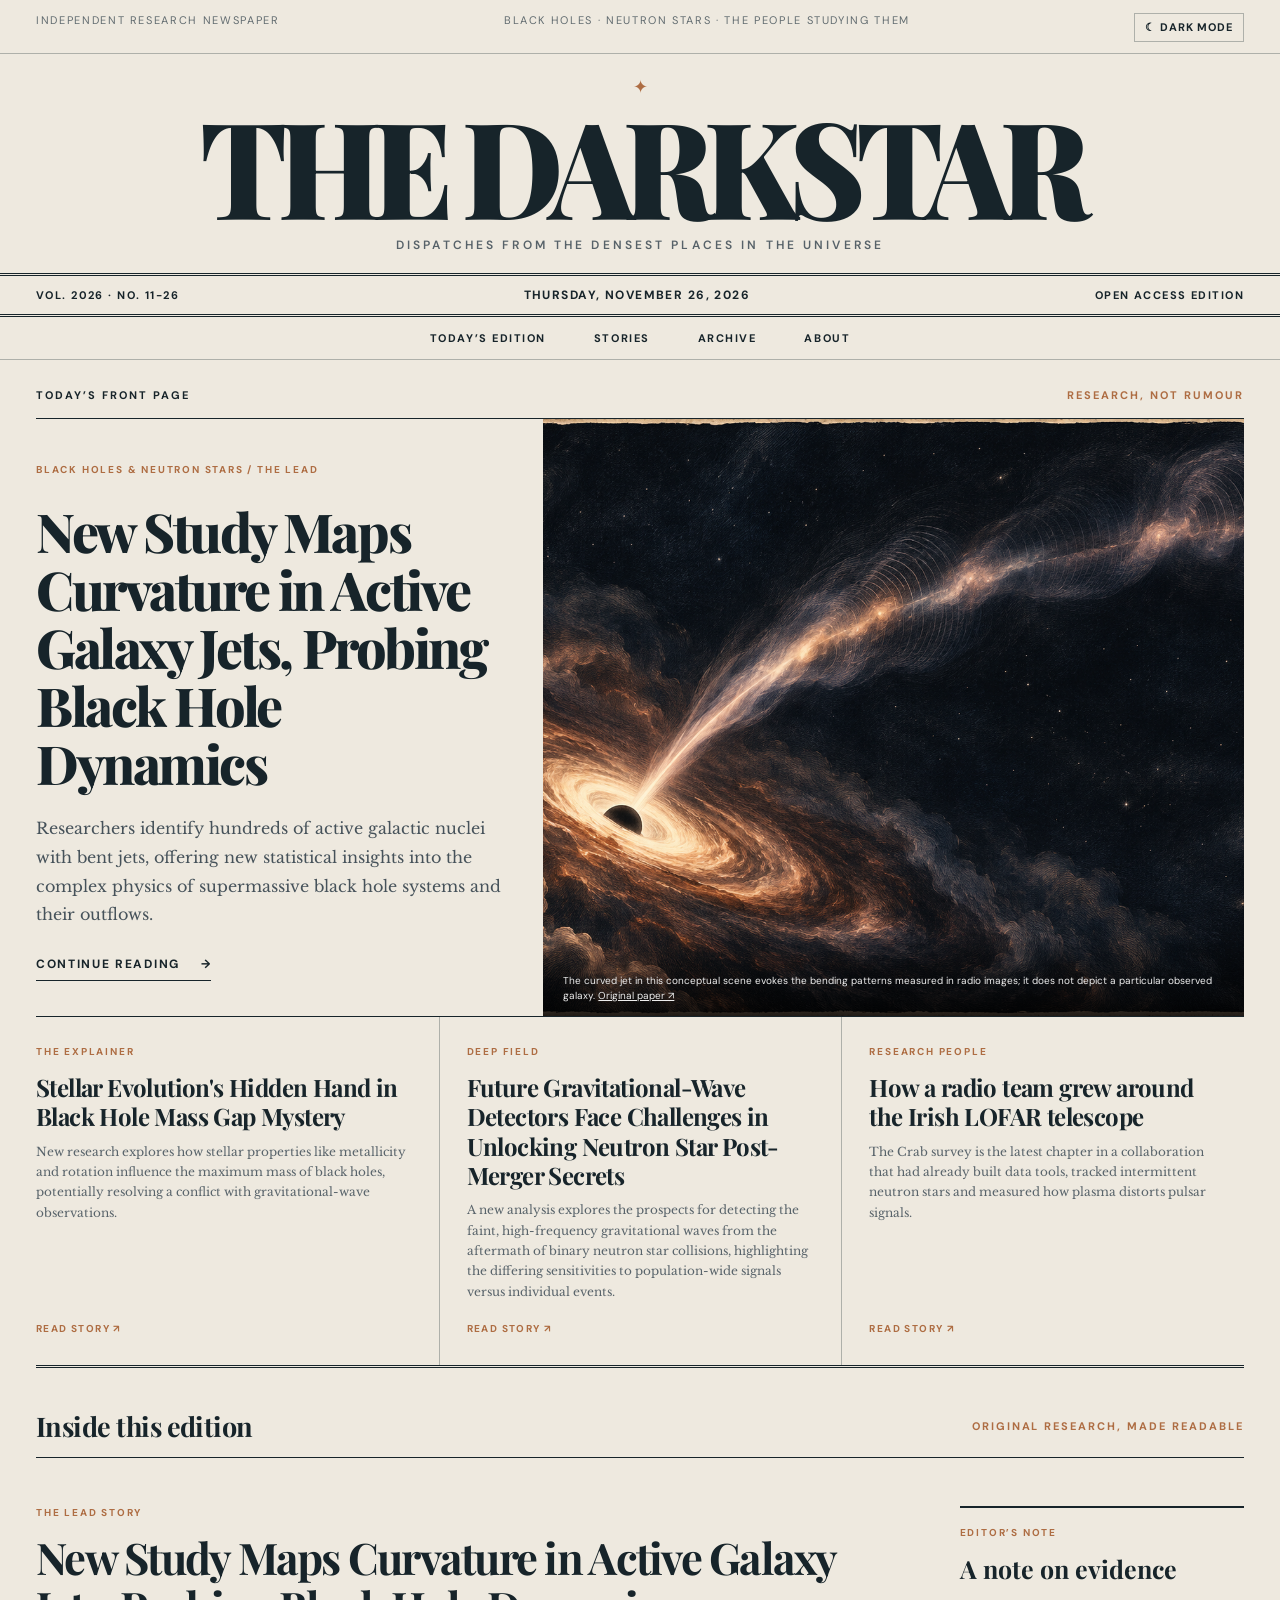
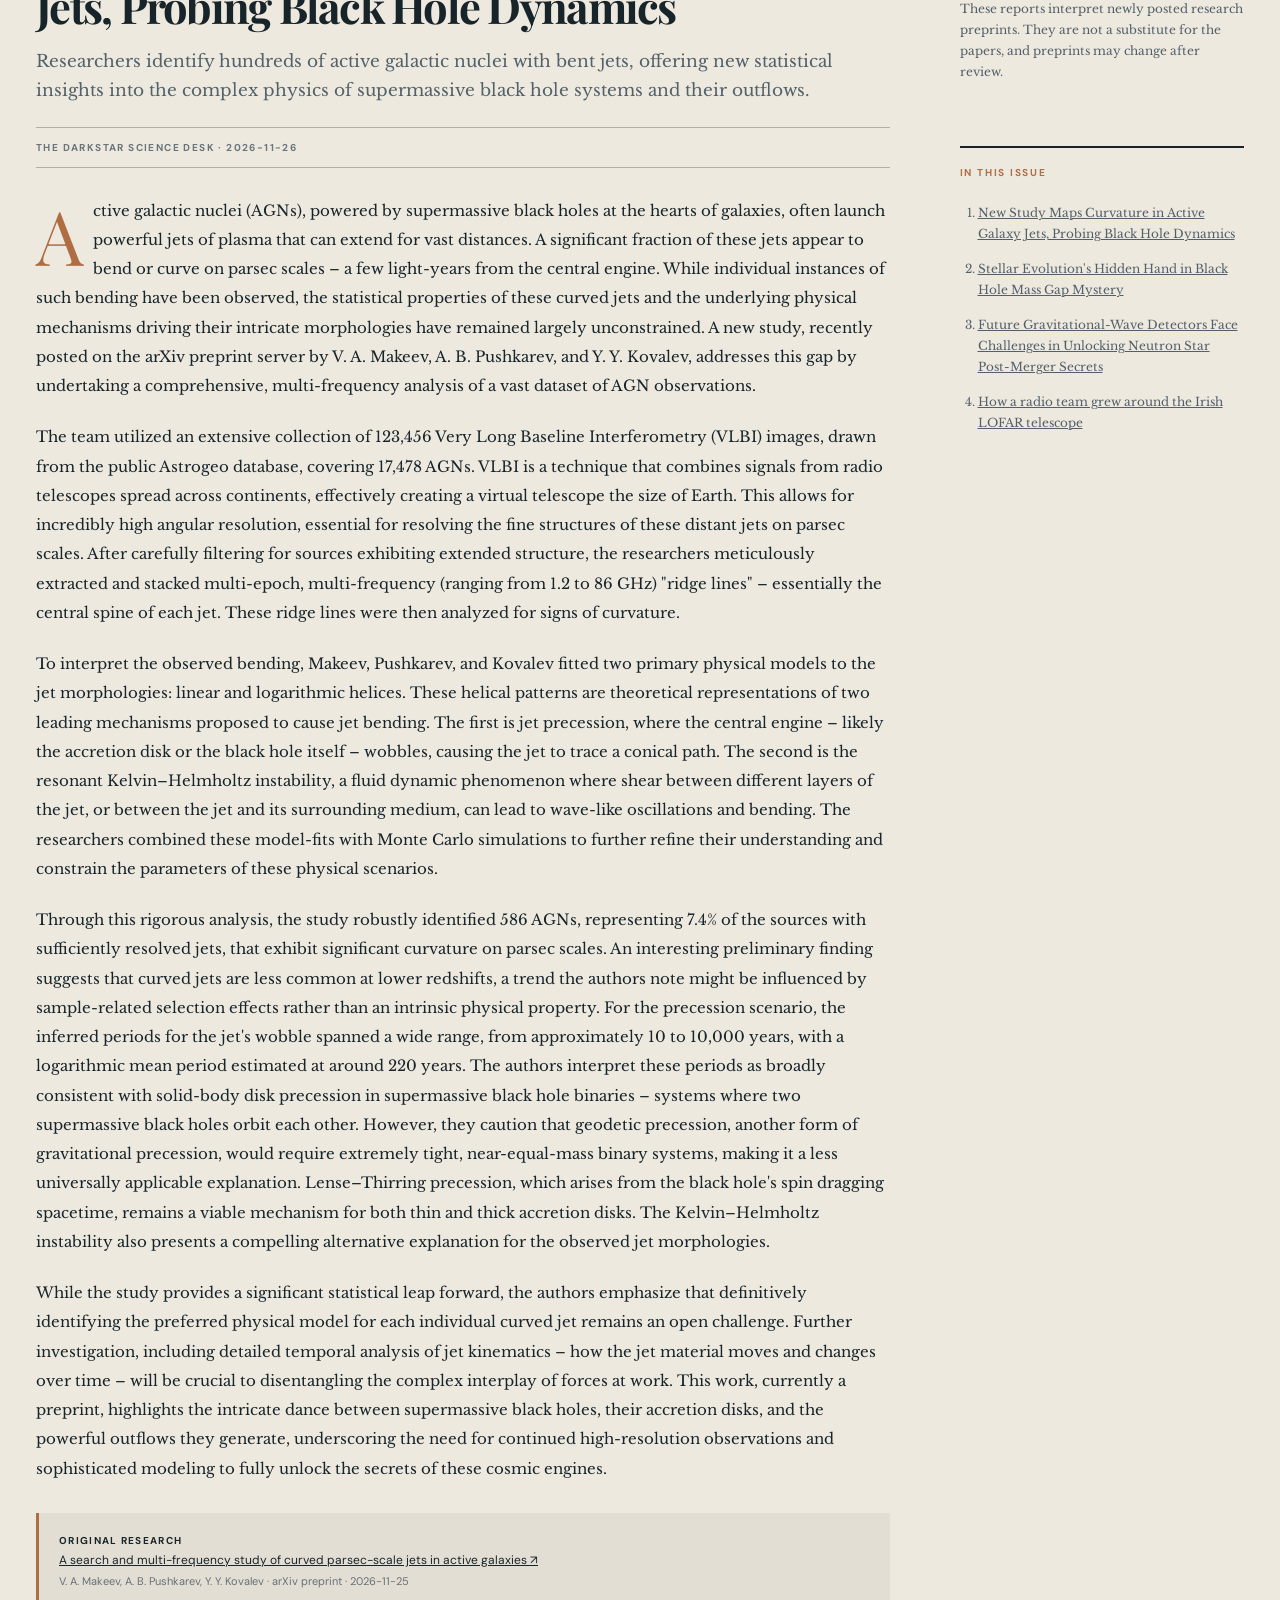
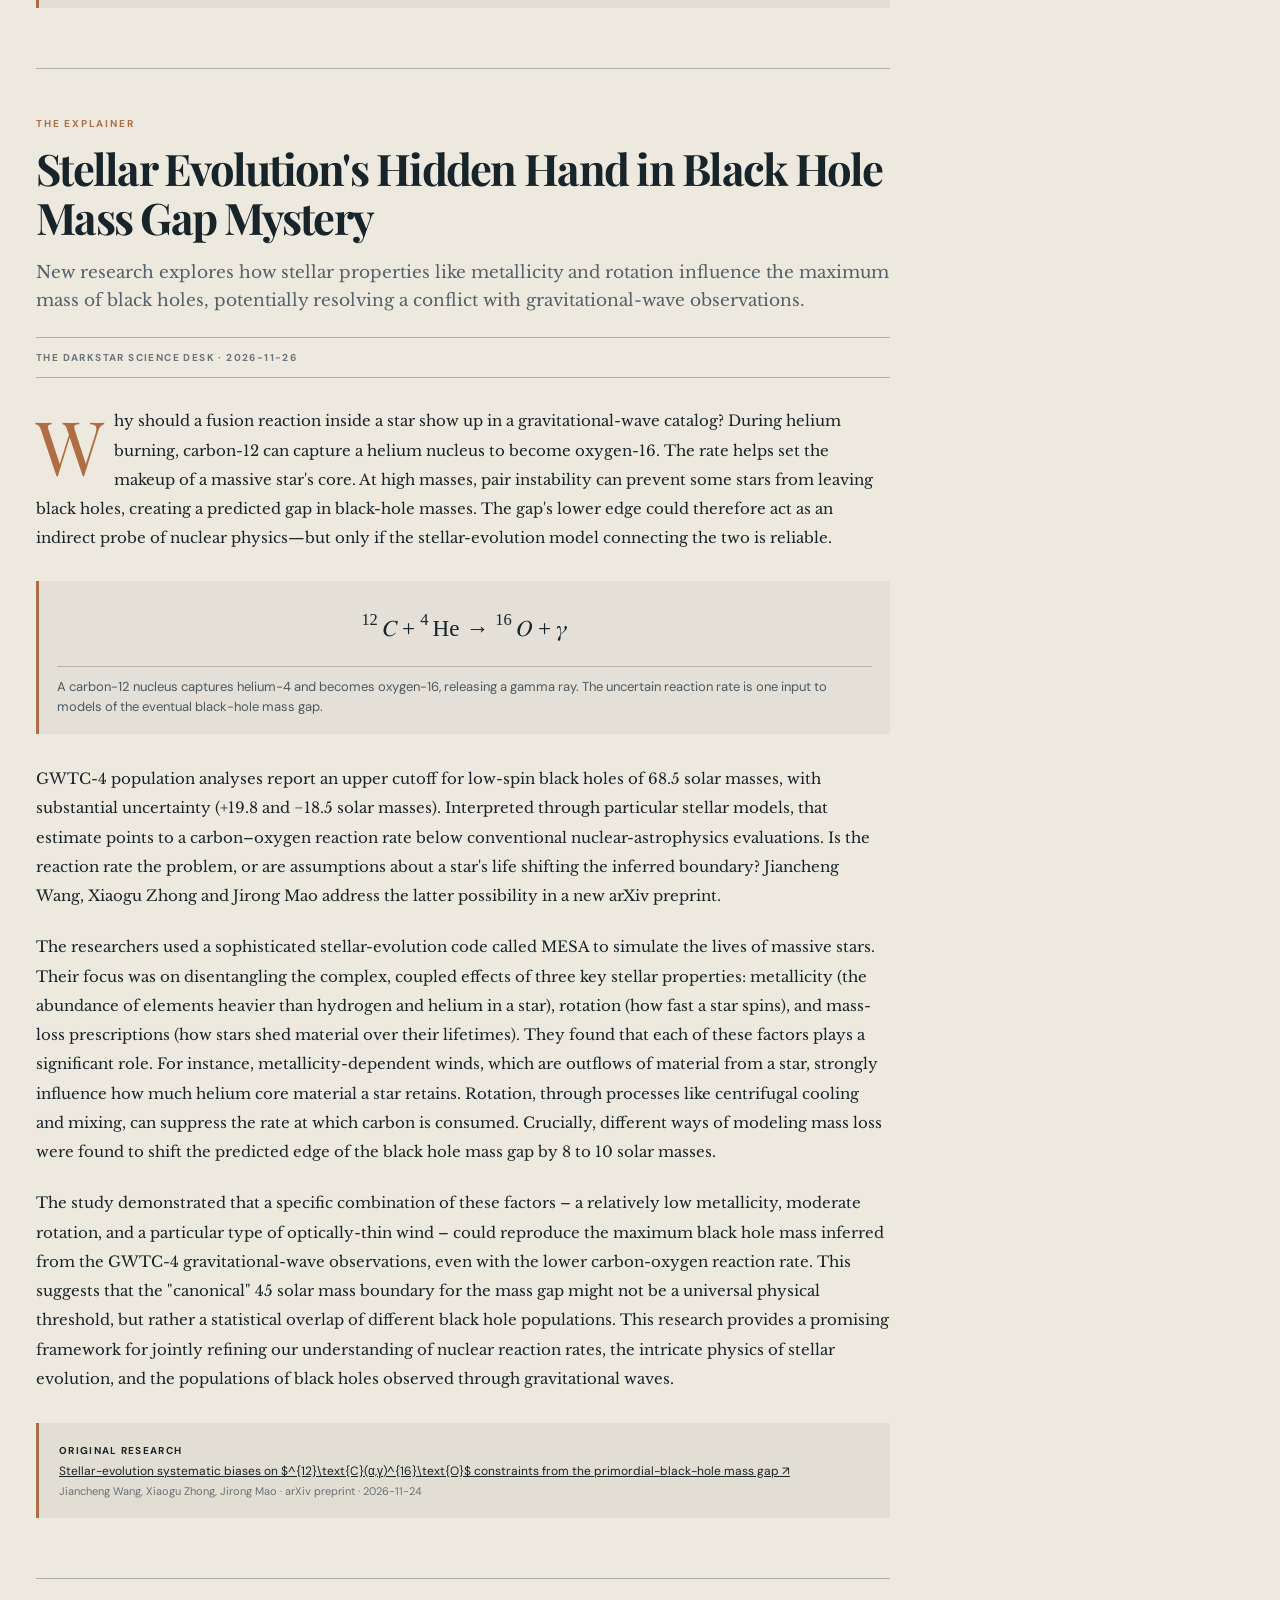
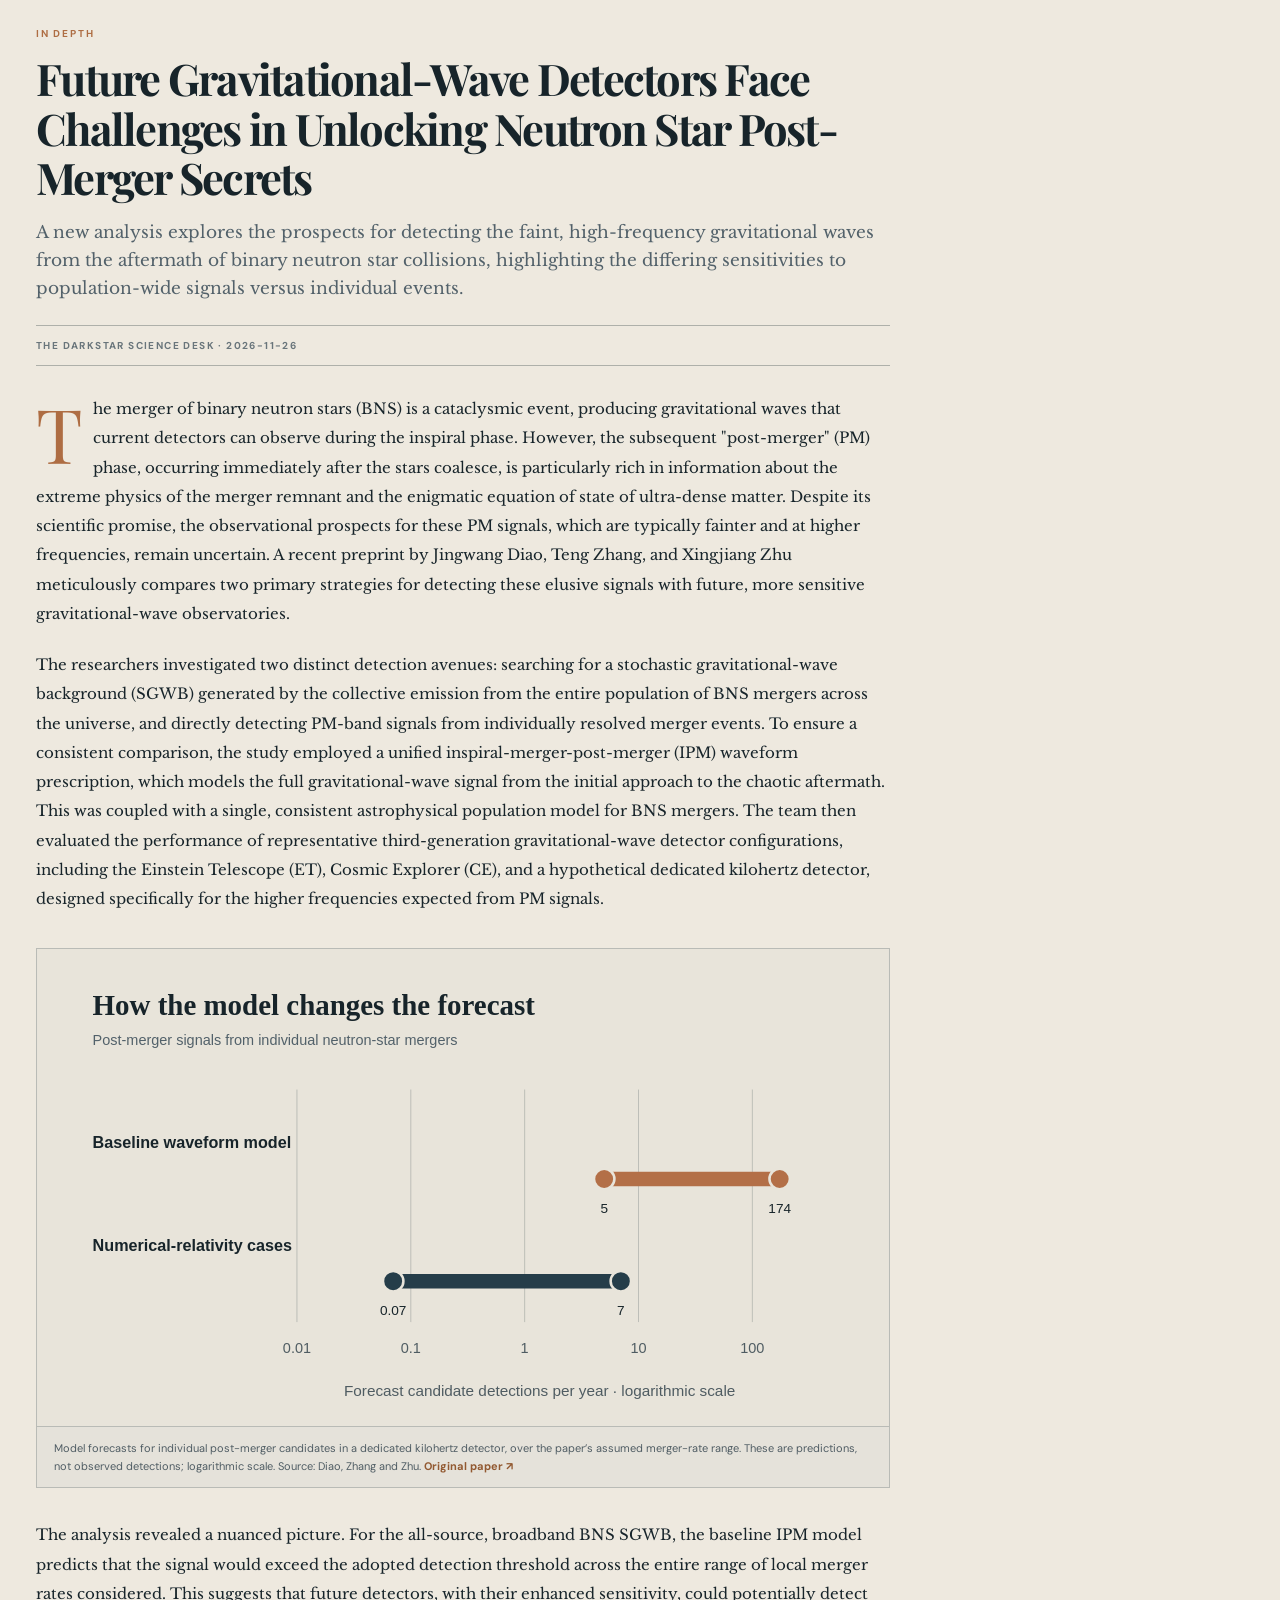
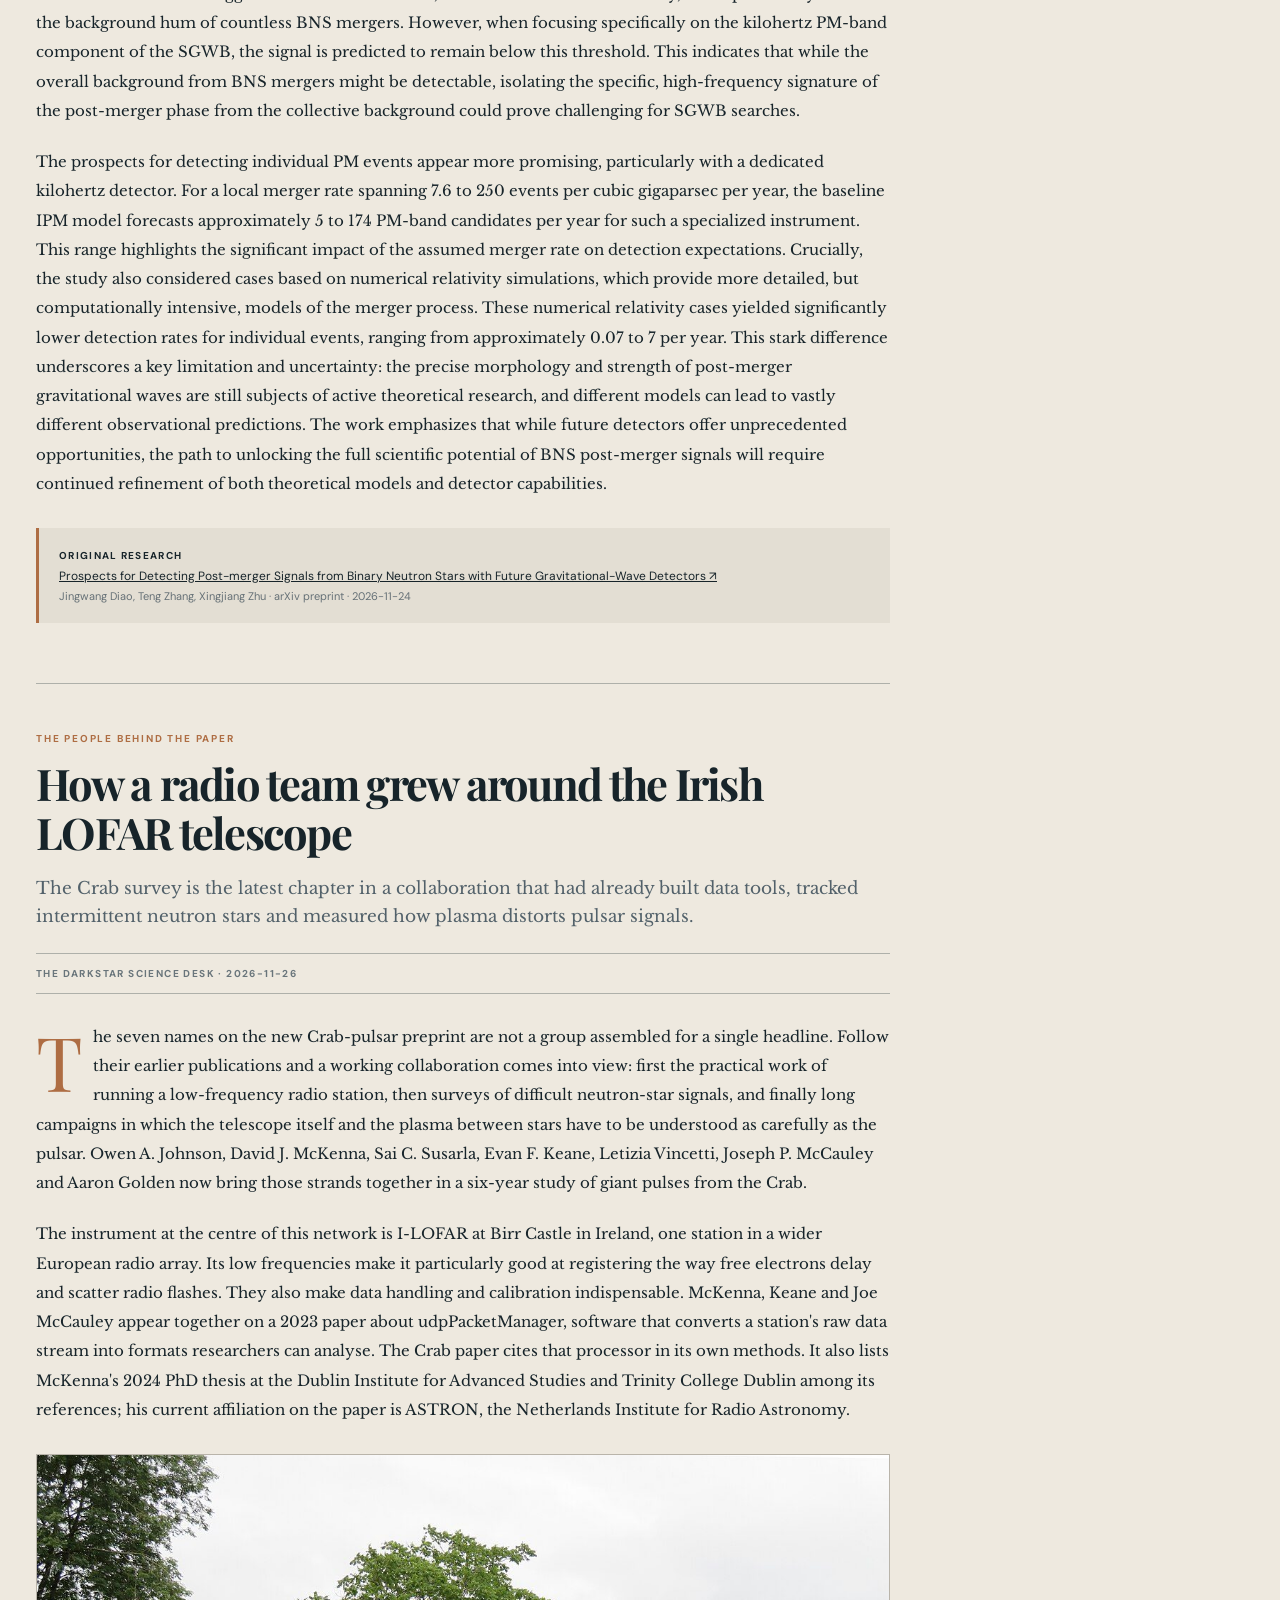
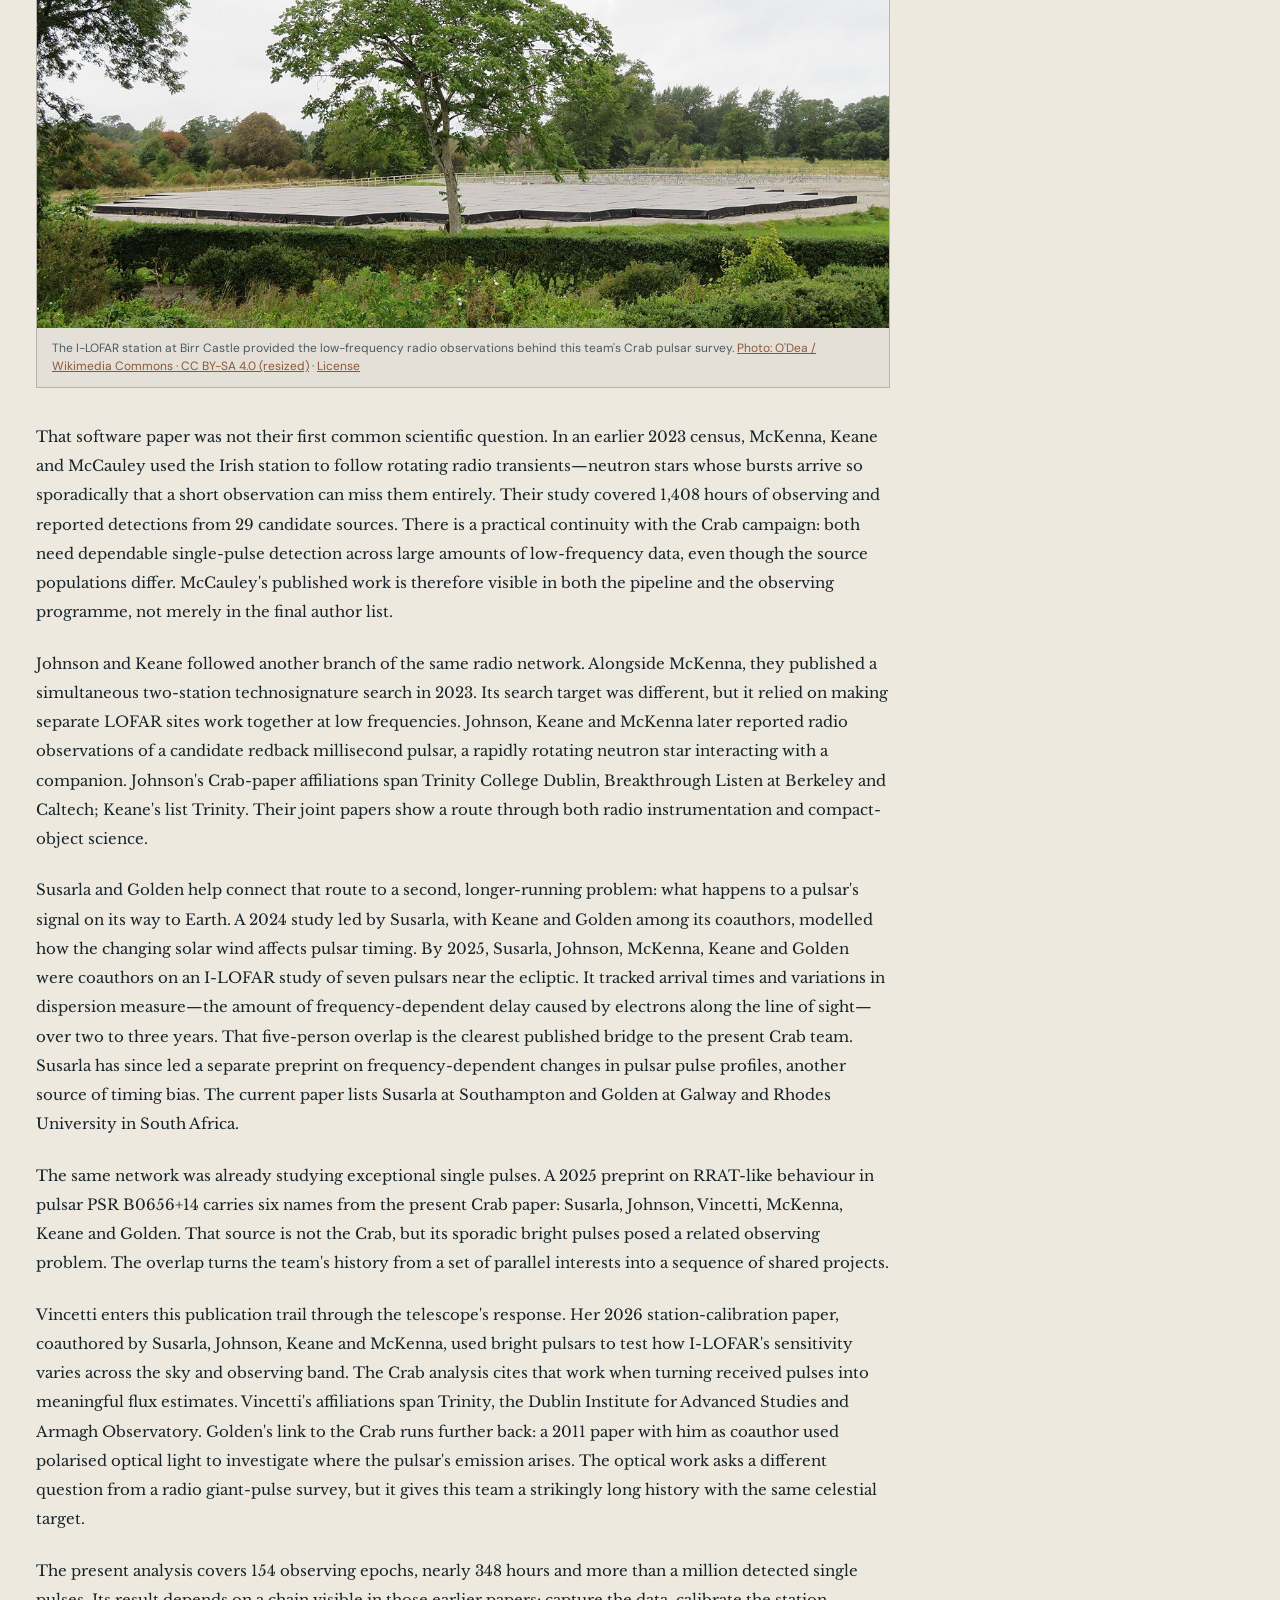
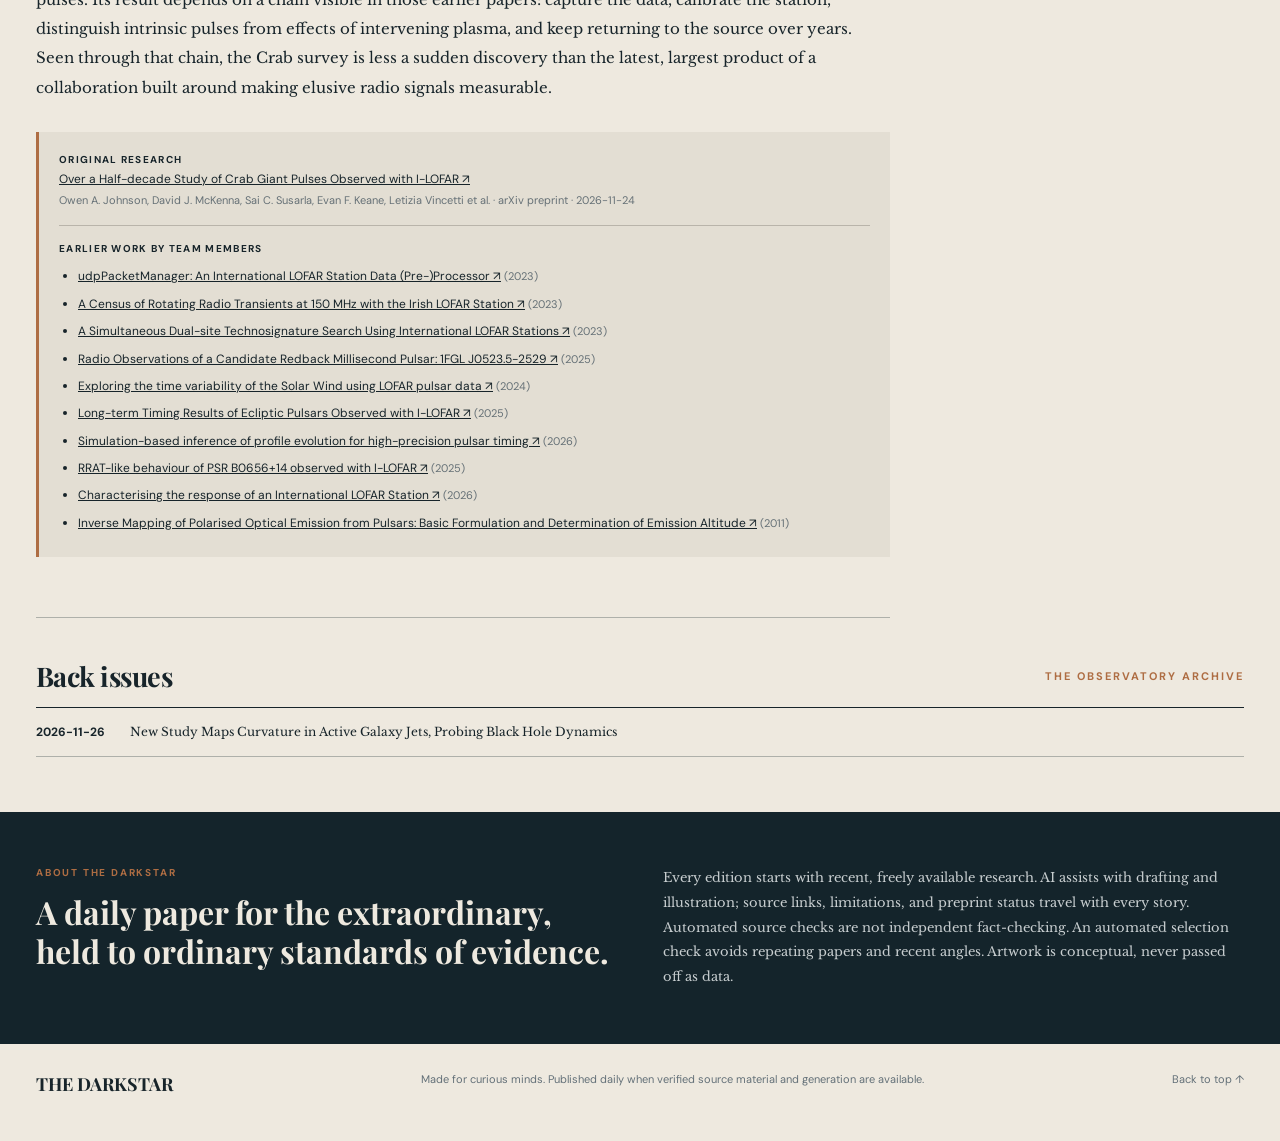
==== commit 84bf77d0: "Publish 2026-11-27" ====
--- a/issues/2026-11-26/index.html
+++ b/issues/2026-11-26/index.html
@@ -1,4 +1,4 @@
-<!doctype html><html lang="en"><head><meta charset="utf-8"><meta name="viewport" content="width=device-width,initial-scale=1"><meta name="theme-color" content="#eee9df"><meta name="description" content="The Darkstar: a daily research newspaper about black holes and neutron stars."><title>The Darkstar — 2026-11-26</title><script>try{if(localStorage.getItem('darkstar-theme')==='dark')document.documentElement.dataset.theme='dark'}catch(e){}</script><link rel="stylesheet" href="../../style.css"><script src="../../theme.js" defer></script></head><body>
+<!doctype html><html lang="en"><head><meta charset="utf-8"><meta name="viewport" content="width=device-width,initial-scale=1"><meta name="theme-color" content="#eee9df"><meta name="description" content="The Darkstar: a daily research newspaper about black holes and neutron stars."><link rel="canonical" href="https://kenost.github.io/the-darkstar/issues/2026-11-26/"><title>The Darkstar — 2026-11-26</title><script>try{if(localStorage.getItem('darkstar-theme')==='dark')document.documentElement.dataset.theme='dark'}catch(e){}</script><link rel="stylesheet" href="../../style.css"><script src="../../theme.js" defer></script></head><body>
 <div class="topline"><span>Independent research newspaper</span><span>Black holes · Neutron stars · The people studying them</span><button class="theme-toggle" type="button" aria-label="Switch to dark mode" aria-pressed="false">☾ <span>Dark mode</span></button></div>
 <header class="masthead" id="today"><div class="star">✦</div><div class="name">THE DARKSTAR</div><p>Dispatches from the densest places in the universe</p></header>
 <div class="editionbar"><span>VOL. 2026 · NO. 11-26</span><span>Thursday, November 26, 2026</span><span>OPEN ACCESS EDITION</span></div><nav><a href="#today">Today’s edition</a><a href="#stories">Stories</a><a href="#archive">Archive</a><a href="#about">About</a></nav>
@@ -6,7 +6,7 @@
 <div class="leadgrid"><div class="leadcopy"><div class="eyebrow">BLACK HOLES &amp; NEUTRON STARS / THE LEAD</div><h1><a href="#story-0">New Study Maps Curvature in Active Galaxy Jets, Probing Black Hole Dynamics</a></h1><p class="leaddeck">Researchers identify hundreds of active galactic nuclei with bent jets, offering new statistical insights into the complex physics of supermassive black hole systems and their outflows.</p><a class="continue" href="#story-0">Continue reading <span>→</span></a></div><figure class="cover"><img src="../../assets/2026-11-26-cover.png" alt="Conceptual painted scene of a black hole surrounded by a bright disc and launching a gently curving jet."><figcaption>The curved jet in this conceptual scene evokes the bending patterns measured in radio images; it does not depict a particular observed galaxy. <a href="https://arxiv.org/html/2611.34496">Original paper ↗</a></figcaption></figure></div>
 <div class="teasers" id="stories"><a class="teaser" href="#story-1"><span class="eyebrow">The explainer</span><h3>Stellar Evolution&#x27;s Hidden Hand in Black Hole Mass Gap Mystery</h3><p>New research explores how stellar properties like metallicity and rotation influence the maximum mass of black holes, potentially resolving a conflict with gravitational-wave observations.</p><span class="readmore">Read story ↗</span></a><a class="teaser" href="#story-2"><span class="eyebrow">Deep field</span><h3>Future Gravitational-Wave Detectors Face Challenges in Unlocking Neutron Star Post-Merger Secrets</h3><p>A new analysis explores the prospects for detecting the faint, high-frequency gravitational waves from the aftermath of binary neutron star collisions, highlighting the differing sensitivities to population-wide signals versus individual events.</p><span class="readmore">Read story ↗</span></a><a class="teaser" href="#story-3"><span class="eyebrow">Research people</span><h3>How a radio team grew around the Irish LOFAR telescope</h3><p>The Crab survey is the latest chapter in a collaboration that had already built data tools, tracked intermittent neutron stars and measured how plasma distorts pulsar signals.</p><span class="readmore">Read story ↗</span></a></div></section>
 <div class="rule-title"><span>Inside this edition</span><span>ORIGINAL RESEARCH, MADE READABLE</span></div>
-<div class="article-layout"><div class="article-main"><article class="story" id="story-0"><div class="eyebrow">The lead story</div><h2>New Study Maps Curvature in Active Galaxy Jets, Probing Black Hole Dynamics</h2><p class="deck">Researchers identify hundreds of active galactic nuclei with bent jets, offering new statistical insights into the complex physics of supermassive black hole systems and their outflows.</p><div class="byline">THE DARKSTAR SCIENCE DESK · 2026-11-26</div><div class="prose"><p>Active galactic nuclei (AGNs), powered by supermassive black holes at the hearts of galaxies, often launch powerful jets of plasma that can extend for vast distances. A significant fraction of these jets appear to bend or curve on parsec scales – a few light-years from the central engine. While individual instances of such bending have been observed, the statistical properties of these curved jets and the underlying physical mechanisms driving their intricate morphologies have remained largely unconstrained. A new study, recently posted on the arXiv preprint server by V. A. Makeev, A. B. Pushkarev, and Y. Y. Kovalev, addresses this gap by undertaking a comprehensive, multi-frequency analysis of a vast dataset of AGN observations.</p><p>The team utilized an extensive collection of 123,456 Very Long Baseline Interferometry (VLBI) images, drawn from the public Astrogeo database, covering 17,478 AGNs. VLBI is a technique that combines signals from radio telescopes spread across continents, effectively creating a virtual telescope the size of Earth. This allows for incredibly high angular resolution, essential for resolving the fine structures of these distant jets on parsec scales. After carefully filtering for sources exhibiting extended structure, the researchers meticulously extracted and stacked multi-epoch, multi-frequency (ranging from 1.2 to 86 GHz) &quot;ridge lines&quot; – essentially the central spine of each jet. These ridge lines were then analyzed for signs of curvature.</p><p>To interpret the observed bending, Makeev, Pushkarev, and Kovalev fitted two primary physical models to the jet morphologies: linear and logarithmic helices. These helical patterns are theoretical representations of two leading mechanisms proposed to cause jet bending. The first is jet precession, where the central engine – likely the accretion disk or the black hole itself – wobbles, causing the jet to trace a conical path. The second is the resonant Kelvin–Helmholtz instability, a fluid dynamic phenomenon where shear between different layers of the jet, or between the jet and its surrounding medium, can lead to wave-like oscillations and bending. The researchers combined these model-fits with Monte Carlo simulations to further refine their understanding and constrain the parameters of these physical scenarios.</p><p>Through this rigorous analysis, the study robustly identified 586 AGNs, representing 7.4% of the sources with sufficiently resolved jets, that exhibit significant curvature on parsec scales. An interesting preliminary finding suggests that curved jets are less common at lower redshifts, a trend the authors note might be influenced by sample-related selection effects rather than an intrinsic physical property. For the precession scenario, the inferred periods for the jet&#x27;s wobble spanned a wide range, from approximately 10 to 10,000 years, with a logarithmic mean period estimated at around 220 years. The authors interpret these periods as broadly consistent with solid-body disk precession in supermassive black hole binaries – systems where two supermassive black holes orbit each other. However, they caution that geodetic precession, another form of gravitational precession, would require extremely tight, near-equal-mass binary systems, making it a less universally applicable explanation. Lense–Thirring precession, which arises from the black hole&#x27;s spin dragging spacetime, remains a viable mechanism for both thin and thick accretion disks. The Kelvin–Helmholtz instability also presents a compelling alternative explanation for the observed jet morphologies.</p><p>While the study provides a significant statistical leap forward, the authors emphasize that definitively identifying the preferred physical model for each individual curved jet remains an open challenge. Further investigation, including detailed temporal analysis of jet kinematics – how the jet material moves and changes over time – will be crucial to disentangling the complex interplay of forces at work. This work, currently a preprint, highlights the intricate dance between supermassive black holes, their accretion disks, and the powerful outflows they generate, underscoring the need for continued high-resolution observations and sophisticated modeling to fully unlock the secrets of these cosmic engines.</p></div><div class="sourcebox"><strong>Original research</strong><br><a href="https://arxiv.org/html/2611.34496" target="_blank" rel="noopener noreferrer">A search and multi-frequency study of curved parsec-scale jets in active galaxies ↗</a><br><span>V. A. Makeev, A. B. Pushkarev, Y. Y. Kovalev · arXiv preprint · 2026-11-25</span></div></article><article class="story" id="story-1"><div class="eyebrow">The explainer</div><h2>Stellar Evolution&#x27;s Hidden Hand in Black Hole Mass Gap Mystery</h2><p class="deck">New research explores how stellar properties like metallicity and rotation influence the maximum mass of black holes, potentially resolving a conflict with gravitational-wave observations.</p><div class="byline">THE DARKSTAR SCIENCE DESK · 2026-11-26</div><div class="prose"><p>Why should a fusion reaction inside a star show up in a gravitational-wave catalog? During helium burning, carbon-12 can capture a helium nucleus to become oxygen-16. The rate helps set the makeup of a massive star&#x27;s core. At high masses, pair instability can prevent some stars from leaving black holes, creating a predicted gap in black-hole masses. The gap&#x27;s lower edge could therefore act as an indirect probe of nuclear physics—but only if the stellar-evolution model connecting the two is reliable.</p><figure class="equation"><div class="math-wrap"><math xmlns="http://www.w3.org/1998/Math/MathML" display="inline"><mrow><msup><mrow /><mrow><mn>12</mn></mrow></msup><mi>&#x00043;</mi><mo>&#x0002B;</mo><msup><mrow /><mrow><mn>4</mn></mrow></msup><mrow><mi mathvariant="normal">H</mi><mi mathvariant="normal">e</mi></mrow><mo>&#x02192;</mo><msup><mrow /><mrow><mn>16</mn></mrow></msup><mi>&#x0004F;</mi><mo>&#x0002B;</mo><mi>&#x003B3;</mi></mrow></math></div><figcaption>A carbon-12 nucleus captures helium-4 and becomes oxygen-16, releasing a gamma ray. The uncertain reaction rate is one input to models of the eventual black-hole mass gap.</figcaption></figure><figure class="research-visual"><a href="../../assets/2026-11-26-story-1.svg" target="_blank" rel="noopener noreferrer" aria-label="Open diagram at full size"><img loading="lazy" src="../../assets/2026-11-26-story-1.svg" alt="Four-step schematic linking helium burning, stellar evolution, pair instability and the inferred black-hole mass-gap boundary."></a><div class="visual-mobile"><h3>Why a reaction rate shifts the gap</h3><ol><li><strong>Helium burning</strong><span>Carbon-12 captures a helium nucleus to form oxygen-16, helping set the core composition.</span></li><li><strong>Stellar evolution</strong><span>Winds, rotation and mass-loss prescriptions alter how much helium-core material survives.</span></li><li><strong>Pair instability</strong><span>The resulting core structure affects where pair-instability physics limits black-hole formation.</span></li><li><strong>An inferred boundary</strong><span>The mass-gap edge depends on the stellar model, not just a single nuclear reaction rate.</span></li></ol></div><figcaption>Schematic of the modeling chain discussed by Wang, Zhong and Mao. The arrows show an inference, not a measured sequence or scale. <a href="https://arxiv.org/html/2611.32692" target="_blank" rel="noopener noreferrer">Original paper ↗</a></figcaption></figure><p>GWTC-4 population analyses report an upper cutoff for low-spin black holes of 68.5 solar masses, with substantial uncertainty (+19.8 and −18.5 solar masses). Interpreted through particular stellar models, that estimate points to a carbon–oxygen reaction rate below conventional nuclear-astrophysics evaluations. Is the reaction rate the problem, or are assumptions about a star&#x27;s life shifting the inferred boundary? Jiancheng Wang, Xiaogu Zhong and Jirong Mao address the latter possibility in a new arXiv preprint.</p><p>The researchers used a sophisticated stellar-evolution code called MESA to simulate the lives of massive stars. Their focus was on disentangling the complex, coupled effects of three key stellar properties: metallicity (the abundance of elements heavier than hydrogen and helium in a star), rotation (how fast a star spins), and mass-loss prescriptions (how stars shed material over their lifetimes). They found that each of these factors plays a significant role. For instance, metallicity-dependent winds, which are outflows of material from a star, strongly influence how much helium core material a star retains. Rotation, through processes like centrifugal cooling and mixing, can suppress the rate at which carbon is consumed. Crucially, different ways of modeling mass loss were found to shift the predicted edge of the black hole mass gap by 8 to 10 solar masses.</p><p>The study demonstrated that a specific combination of these factors – a relatively low metallicity, moderate rotation, and a particular type of optically-thin wind – could reproduce the maximum black hole mass inferred from the GWTC-4 gravitational-wave observations, even with the lower carbon-oxygen reaction rate. This suggests that the &quot;canonical&quot; 45 solar mass boundary for the mass gap might not be a universal physical threshold, but rather a statistical overlap of different black hole populations. This research provides a promising framework for jointly refining our understanding of nuclear reaction rates, the intricate physics of stellar evolution, and the populations of black holes observed through gravitational waves.</p></div><div class="sourcebox"><strong>Original research</strong><br><a href="https://arxiv.org/html/2611.32692" target="_blank" rel="noopener noreferrer">Stellar-evolution systematic biases on $^{12}\text{C}(α,γ)^{16}\text{O}$ constraints from the primordial-black-hole mass gap ↗</a><br><span>Jiancheng Wang, Xiaogu Zhong, Jirong Mao · arXiv preprint · 2026-11-24</span></div></article><article class="story" id="story-2"><div class="eyebrow">In depth</div><h2>Future Gravitational-Wave Detectors Face Challenges in Unlocking Neutron Star Post-Merger Secrets</h2><p class="deck">A new analysis explores the prospects for detecting the faint, high-frequency gravitational waves from the aftermath of binary neutron star collisions, highlighting the differing sensitivities to population-wide signals versus individual events.</p><div class="byline">THE DARKSTAR SCIENCE DESK · 2026-11-26</div><div class="prose"><p>The merger of binary neutron stars (BNS) is a cataclysmic event, producing gravitational waves that current detectors can observe during the inspiral phase. However, the subsequent &quot;post-merger&quot; (PM) phase, occurring immediately after the stars coalesce, is particularly rich in information about the extreme physics of the merger remnant and the enigmatic equation of state of ultra-dense matter. Despite its scientific promise, the observational prospects for these PM signals, which are typically fainter and at higher frequencies, remain uncertain. A recent preprint by Jingwang Diao, Teng Zhang, and Xingjiang Zhu meticulously compares two primary strategies for detecting these elusive signals with future, more sensitive gravitational-wave observatories.</p><p>The researchers investigated two distinct detection avenues: searching for a stochastic gravitational-wave background (SGWB) generated by the collective emission from the entire population of BNS mergers across the universe, and directly detecting PM-band signals from individually resolved merger events. To ensure a consistent comparison, the study employed a unified inspiral-merger-post-merger (IPM) waveform prescription, which models the full gravitational-wave signal from the initial approach to the chaotic aftermath. This was coupled with a single, consistent astrophysical population model for BNS mergers. The team then evaluated the performance of representative third-generation gravitational-wave detector configurations, including the Einstein Telescope (ET), Cosmic Explorer (CE), and a hypothetical dedicated kilohertz detector, designed specifically for the higher frequencies expected from PM signals.</p><figure class="research-visual"><a href="../../assets/2026-11-26-story-2.svg" target="_blank" rel="noopener noreferrer" aria-label="Open diagram at full size"><img loading="lazy" src="../../assets/2026-11-26-story-2.svg" alt="Logarithmic range chart comparing 5 to 174 yearly candidates in the baseline model with 0.07 to 7 in numerical-relativity cases."></a><div class="visual-mobile"><h3>Model-dependent post-merger forecasts</h3><ol><li><strong>Baseline waveform model</strong><span>About 5–174 candidate detections per year for a dedicated kilohertz detector.</span></li><li><strong>Numerical-relativity cases</strong><span>About 0.07–7 candidate detections per year in the cases considered.</span></li><li><strong>Interpretation</strong><span>The estimated yield changes strongly with the post-merger waveform model.</span></li></ol></div><figcaption>Model forecasts for individual post-merger candidates in a dedicated kilohertz detector, over the paper’s assumed merger-rate range. These are predictions, not observed detections; logarithmic scale. Source: Diao, Zhang and Zhu. <a href="https://arxiv.org/html/2611.31857" target="_blank" rel="noopener noreferrer">Original paper ↗</a></figcaption></figure><p>The analysis revealed a nuanced picture. For the all-source, broadband BNS SGWB, the baseline IPM model predicts that the signal would exceed the adopted detection threshold across the entire range of local merger rates considered. This suggests that future detectors, with their enhanced sensitivity, could potentially detect the background hum of countless BNS mergers. However, when focusing specifically on the kilohertz PM-band component of the SGWB, the signal is predicted to remain below this threshold. This indicates that while the overall background from BNS mergers might be detectable, isolating the specific, high-frequency signature of the post-merger phase from the collective background could prove challenging for SGWB searches.</p><p>The prospects for detecting individual PM events appear more promising, particularly with a dedicated kilohertz detector. For a local merger rate spanning 7.6 to 250 events per cubic gigaparsec per year, the baseline IPM model forecasts approximately 5 to 174 PM-band candidates per year for such a specialized instrument. This range highlights the significant impact of the assumed merger rate on detection expectations. Crucially, the study also considered cases based on numerical relativity simulations, which provide more detailed, but computationally intensive, models of the merger process. These numerical relativity cases yielded significantly lower detection rates for individual events, ranging from approximately 0.07 to 7 per year. This stark difference underscores a key limitation and uncertainty: the precise morphology and strength of post-merger gravitational waves are still subjects of active theoretical research, and different models can lead to vastly different observational predictions. The work emphasizes that while future detectors offer unprecedented opportunities, the path to unlocking the full scientific potential of BNS post-merger signals will require continued refinement of both theoretical models and detector capabilities.</p></div><div class="sourcebox"><strong>Original research</strong><br><a href="https://arxiv.org/html/2611.31857" target="_blank" rel="noopener noreferrer">Prospects for Detecting Post-merger Signals from Binary Neutron Stars with Future Gravitational-Wave Detectors ↗</a><br><span>Jingwang Diao, Teng Zhang, Xingjiang Zhu · arXiv preprint · 2026-11-24</span></div></article><article class="story" id="story-3"><div class="eyebrow">The people behind the paper</div><h2>How a radio team grew around the Irish LOFAR telescope</h2><p class="deck">The Crab survey is the latest chapter in a collaboration that had already built data tools, tracked intermittent neutron stars and measured how plasma distorts pulsar signals.</p><div class="byline">THE DARKSTAR SCIENCE DESK · 2026-11-26</div><div class="prose"><p>The seven names on the new Crab-pulsar preprint are not a group assembled for a single headline. Follow their earlier publications and a working collaboration comes into view: first the practical work of running a low-frequency radio station, then surveys of difficult neutron-star signals, and finally long campaigns in which the telescope itself and the plasma between stars have to be understood as carefully as the pulsar. Owen A. Johnson, David J. McKenna, Sai C. Susarla, Evan F. Keane, Letizia Vincetti, Joseph P. McCauley and Aaron Golden now bring those strands together in a six-year study of giant pulses from the Crab.</p><p>The instrument at the centre of this network is I-LOFAR at Birr Castle in Ireland, one station in a wider European radio array. Its low frequencies make it particularly good at registering the way free electrons delay and scatter radio flashes. They also make data handling and calibration indispensable. McKenna, Keane and Joe McCauley appear together on a 2023 paper about udpPacketManager, software that converts a station&#x27;s raw data stream into formats researchers can analyse. The Crab paper cites that processor in its own methods. It also lists McKenna&#x27;s 2024 PhD thesis at the Dublin Institute for Advanced Studies and Trinity College Dublin among its references; his current affiliation on the paper is ASTRON, the Netherlands Institute for Radio Astronomy.</p><figure class="team-photo"><img loading="lazy" src="../../assets/i-lofar-telescope-odea-cc-by-sa-4.0.jpg" alt="The Irish LOFAR radio telescope antenna field at Birr Castle in Ireland, with a tree in the foreground."><figcaption>The I-LOFAR station at Birr Castle provided the low-frequency radio observations behind this team&#x27;s Crab pulsar survey. <a href="https://commons.wikimedia.org/wiki/File:I-LOFAR_telescope.jpg" target="_blank" rel="noopener noreferrer">Photo: O&#x27;Dea / Wikimedia Commons · CC BY-SA 4.0 (resized)</a> · <a href="https://creativecommons.org/licenses/by-sa/4.0/" target="_blank" rel="noopener noreferrer">License</a></figcaption></figure><p>That software paper was not their first common scientific question. In an earlier 2023 census, McKenna, Keane and McCauley used the Irish station to follow rotating radio transients—neutron stars whose bursts arrive so sporadically that a short observation can miss them entirely. Their study covered 1,408 hours of observing and reported detections from 29 candidate sources. There is a practical continuity with the Crab campaign: both need dependable single-pulse detection across large amounts of low-frequency data, even though the source populations differ. McCauley&#x27;s published work is therefore visible in both the pipeline and the observing programme, not merely in the final author list.</p><p>Johnson and Keane followed another branch of the same radio network. Alongside McKenna, they published a simultaneous two-station technosignature search in 2023. Its search target was different, but it relied on making separate LOFAR sites work together at low frequencies. Johnson, Keane and McKenna later reported radio observations of a candidate redback millisecond pulsar, a rapidly rotating neutron star interacting with a companion. Johnson&#x27;s Crab-paper affiliations span Trinity College Dublin, Breakthrough Listen at Berkeley and Caltech; Keane&#x27;s list Trinity. Their joint papers show a route through both radio instrumentation and compact-object science.</p><p>Susarla and Golden help connect that route to a second, longer-running problem: what happens to a pulsar&#x27;s signal on its way to Earth. A 2024 study led by Susarla, with Keane and Golden among its coauthors, modelled how the changing solar wind affects pulsar timing. By 2025, Susarla, Johnson, McKenna, Keane and Golden were coauthors on an I-LOFAR study of seven pulsars near the ecliptic. It tracked arrival times and variations in dispersion measure—the amount of frequency-dependent delay caused by electrons along the line of sight—over two to three years. That five-person overlap is the clearest published bridge to the present Crab team. Susarla has since led a separate preprint on frequency-dependent changes in pulsar pulse profiles, another source of timing bias. The current paper lists Susarla at Southampton and Golden at Galway and Rhodes University in South Africa.</p><p>The same network was already studying exceptional single pulses. A 2025 preprint on RRAT-like behaviour in pulsar PSR B0656+14 carries six names from the present Crab paper: Susarla, Johnson, Vincetti, McKenna, Keane and Golden. That source is not the Crab, but its sporadic bright pulses posed a related observing problem. The overlap turns the team&#x27;s history from a set of parallel interests into a sequence of shared projects.</p><p>Vincetti enters this publication trail through the telescope&#x27;s response. Her 2026 station-calibration paper, coauthored by Susarla, Johnson, Keane and McKenna, used bright pulsars to test how I-LOFAR&#x27;s sensitivity varies across the sky and observing band. The Crab analysis cites that work when turning received pulses into meaningful flux estimates. Vincetti&#x27;s affiliations span Trinity, the Dublin Institute for Advanced Studies and Armagh Observatory. Golden&#x27;s link to the Crab runs further back: a 2011 paper with him as coauthor used polarised optical light to investigate where the pulsar&#x27;s emission arises. The optical work asks a different question from a radio giant-pulse survey, but it gives this team a strikingly long history with the same celestial target.</p><p>The present analysis covers 154 observing epochs, nearly 348 hours and more than a million detected single pulses. Its result depends on a chain visible in those earlier papers: capture the data, calibrate the station, distinguish intrinsic pulses from effects of intervening plasma, and keep returning to the source over years. Seen through that chain, the Crab survey is less a sudden discovery than the latest, largest product of a collaboration built around making elusive radio signals measurable.</p></div><div class="sourcebox"><strong>Original research</strong><br><a href="https://arxiv.org/html/2611.33524" target="_blank" rel="noopener noreferrer">Over a Half-decade Study of Crab Giant Pulses Observed with I-LOFAR ↗</a><br><span>Owen A. Johnson, David J. McKenna, Sai C. Susarla, Evan F. Keane, Letizia Vincetti et al. · arXiv preprint · 2026-11-24</span><div class="earlier-research"><strong>Earlier work by team members</strong><ul><li><a href="https://arxiv.org/abs/2309.03228" target="_blank" rel="noopener noreferrer">udpPacketManager: An International LOFAR Station Data (Pre-)Processor ↗</a> <span>(2023)</span></li><li><a href="https://arxiv.org/html/2302.12661" target="_blank" rel="noopener noreferrer">A Census of Rotating Radio Transients at 150 MHz with the Irish LOFAR Station ↗</a> <span>(2023)</span></li><li><a href="https://arxiv.org/html/2310.15704" target="_blank" rel="noopener noreferrer">A Simultaneous Dual-site Technosignature Search Using International LOFAR Stations ↗</a> <span>(2023)</span></li><li><a href="https://arxiv.org/html/2508.15435" target="_blank" rel="noopener noreferrer">Radio Observations of a Candidate Redback Millisecond Pulsar: 1FGL J0523.5-2529 ↗</a> <span>(2025)</span></li><li><a href="https://arxiv.org/html/2409.09838" target="_blank" rel="noopener noreferrer">Exploring the time variability of the Solar Wind using LOFAR pulsar data ↗</a> <span>(2024)</span></li><li><a href="https://arxiv.org/html/2505.09549" target="_blank" rel="noopener noreferrer">Long-term Timing Results of Ecliptic Pulsars Observed with I-LOFAR ↗</a> <span>(2025)</span></li><li><a href="https://arxiv.org/html/2610.31450" target="_blank" rel="noopener noreferrer">Simulation-based inference of profile evolution for high-precision pulsar timing ↗</a> <span>(2026)</span></li><li><a href="https://arxiv.org/html/2507.04518" target="_blank" rel="noopener noreferrer">RRAT-like behaviour of PSR B0656+14 observed with I-LOFAR ↗</a> <span>(2025)</span></li><li><a href="https://arxiv.org/html/2607.19585" target="_blank" rel="noopener noreferrer">Characterising the response of an International LOFAR Station ↗</a> <span>(2026)</span></li><li><a href="https://arxiv.org/html/1106.5207" target="_blank" rel="noopener noreferrer">Inverse Mapping of Polarised Optical Emission from Pulsars: Basic Formulation and Determination of Emission Altitude ↗</a> <span>(2011)</span></li></ul></div></div></article></div><aside><div class="aside-box"><div class="eyebrow">EDITOR’S NOTE</div><h3>A note on evidence</h3><p>These reports interpret newly posted research preprints. They are not a substitute for the papers, and preprints may change after review.</p></div><div class="aside-box"><div class="eyebrow">IN THIS ISSUE</div><ol><li><a href="#story-0">New Study Maps Curvature in Active Galaxy Jets, Probing Black Hole Dynamics</a></li><li><a href="#story-1">Stellar Evolution&#x27;s Hidden Hand in Black Hole Mass Gap Mystery</a></li><li><a href="#story-2">Future Gravitational-Wave Detectors Face Challenges in Unlocking Neutron Star Post-Merger Secrets</a></li><li><a href="#story-3">How a radio team grew around the Irish LOFAR telescope</a></li></ol></div></aside></div>
+<div class="article-layout"><div class="article-main"><article class="story" id="story-0"><div class="eyebrow">The lead story</div><h2>New Study Maps Curvature in Active Galaxy Jets, Probing Black Hole Dynamics</h2><p class="deck">Researchers identify hundreds of active galactic nuclei with bent jets, offering new statistical insights into the complex physics of supermassive black hole systems and their outflows.</p><div class="byline">THE DARKSTAR SCIENCE DESK · 2026-11-26</div><div class="prose"><p>Active galactic nuclei (AGNs), powered by supermassive black holes at the hearts of galaxies, often launch powerful jets of plasma that can extend for vast distances. A significant fraction of these jets appear to bend or curve on parsec scales – a few light-years from the central engine. While individual instances of such bending have been observed, the statistical properties of these curved jets and the underlying physical mechanisms driving their intricate morphologies have remained largely unconstrained. A new study, recently posted on the arXiv preprint server by V. A. Makeev, A. B. Pushkarev, and Y. Y. Kovalev, addresses this gap by undertaking a comprehensive, multi-frequency analysis of a vast dataset of AGN observations.</p><p>The team utilized an extensive collection of 123,456 Very Long Baseline Interferometry (VLBI) images, drawn from the public Astrogeo database, covering 17,478 AGNs. VLBI is a technique that combines signals from radio telescopes spread across continents, effectively creating a virtual telescope the size of Earth. This allows for incredibly high angular resolution, essential for resolving the fine structures of these distant jets on parsec scales. After carefully filtering for sources exhibiting extended structure, the researchers meticulously extracted and stacked multi-epoch, multi-frequency (ranging from 1.2 to 86 GHz) &quot;ridge lines&quot; – essentially the central spine of each jet. These ridge lines were then analyzed for signs of curvature.</p><p>To interpret the observed bending, Makeev, Pushkarev, and Kovalev fitted two primary physical models to the jet morphologies: linear and logarithmic helices. These helical patterns are theoretical representations of two leading mechanisms proposed to cause jet bending. The first is jet precession, where the central engine – likely the accretion disk or the black hole itself – wobbles, causing the jet to trace a conical path. The second is the resonant Kelvin–Helmholtz instability, a fluid dynamic phenomenon where shear between different layers of the jet, or between the jet and its surrounding medium, can lead to wave-like oscillations and bending. The researchers combined these model-fits with Monte Carlo simulations to further refine their understanding and constrain the parameters of these physical scenarios.</p><p>Through this rigorous analysis, the study robustly identified 586 AGNs, representing 7.4% of the sources with sufficiently resolved jets, that exhibit significant curvature on parsec scales. An interesting preliminary finding suggests that curved jets are less common at lower redshifts, a trend the authors note might be influenced by sample-related selection effects rather than an intrinsic physical property. For the precession scenario, the inferred periods for the jet&#x27;s wobble spanned a wide range, from approximately 10 to 10,000 years, with a logarithmic mean period estimated at around 220 years. The authors interpret these periods as broadly consistent with solid-body disk precession in supermassive black hole binaries – systems where two supermassive black holes orbit each other. However, they caution that geodetic precession, another form of gravitational precession, would require extremely tight, near-equal-mass binary systems, making it a less universally applicable explanation. Lense–Thirring precession, which arises from the black hole&#x27;s spin dragging spacetime, remains a viable mechanism for both thin and thick accretion disks. The Kelvin–Helmholtz instability also presents a compelling alternative explanation for the observed jet morphologies.</p><p>While the study provides a significant statistical leap forward, the authors emphasize that definitively identifying the preferred physical model for each individual curved jet remains an open challenge. Further investigation, including detailed temporal analysis of jet kinematics – how the jet material moves and changes over time – will be crucial to disentangling the complex interplay of forces at work. This work, currently a preprint, highlights the intricate dance between supermassive black holes, their accretion disks, and the powerful outflows they generate, underscoring the need for continued high-resolution observations and sophisticated modeling to fully unlock the secrets of these cosmic engines.</p></div><div class="sourcebox"><strong>Original research</strong><br><a href="https://arxiv.org/html/2611.34496" target="_blank" rel="noopener noreferrer">A search and multi-frequency study of curved parsec-scale jets in active galaxies ↗</a><br><span>V. A. Makeev, A. B. Pushkarev, Y. Y. Kovalev · arXiv preprint · 2026-11-25</span></div></article><article class="story" id="story-1"><div class="eyebrow">The explainer</div><h2>Stellar Evolution&#x27;s Hidden Hand in Black Hole Mass Gap Mystery</h2><p class="deck">New research explores how stellar properties like metallicity and rotation influence the maximum mass of black holes, potentially resolving a conflict with gravitational-wave observations.</p><div class="byline">THE DARKSTAR SCIENCE DESK · 2026-11-26</div><div class="prose"><p>Why should a fusion reaction inside a star show up in a gravitational-wave catalog? During helium burning, carbon-12 can capture a helium nucleus to become oxygen-16. The rate helps set the makeup of a massive star&#x27;s core. At high masses, pair instability can prevent some stars from leaving black holes, creating a predicted gap in black-hole masses. The gap&#x27;s lower edge could therefore act as an indirect probe of nuclear physics—but only if the stellar-evolution model connecting the two is reliable.</p><figure class="equation"><div class="math-wrap"><math xmlns="http://www.w3.org/1998/Math/MathML" display="inline"><mrow><msup><mrow /><mrow><mn>12</mn></mrow></msup><mi>&#x00043;</mi><mo>&#x0002B;</mo><msup><mrow /><mrow><mn>4</mn></mrow></msup><mrow><mi mathvariant="normal">H</mi><mi mathvariant="normal">e</mi></mrow><mo>&#x02192;</mo><msup><mrow /><mrow><mn>16</mn></mrow></msup><mi>&#x0004F;</mi><mo>&#x0002B;</mo><mi>&#x003B3;</mi></mrow></math></div><figcaption>A carbon-12 nucleus captures helium-4 and becomes oxygen-16, releasing a gamma ray. The uncertain reaction rate is one input to models of the eventual black-hole mass gap.</figcaption></figure><p>GWTC-4 population analyses report an upper cutoff for low-spin black holes of 68.5 solar masses, with substantial uncertainty (+19.8 and −18.5 solar masses). Interpreted through particular stellar models, that estimate points to a carbon–oxygen reaction rate below conventional nuclear-astrophysics evaluations. Is the reaction rate the problem, or are assumptions about a star&#x27;s life shifting the inferred boundary? Jiancheng Wang, Xiaogu Zhong and Jirong Mao address the latter possibility in a new arXiv preprint.</p><p>The researchers used a sophisticated stellar-evolution code called MESA to simulate the lives of massive stars. Their focus was on disentangling the complex, coupled effects of three key stellar properties: metallicity (the abundance of elements heavier than hydrogen and helium in a star), rotation (how fast a star spins), and mass-loss prescriptions (how stars shed material over their lifetimes). They found that each of these factors plays a significant role. For instance, metallicity-dependent winds, which are outflows of material from a star, strongly influence how much helium core material a star retains. Rotation, through processes like centrifugal cooling and mixing, can suppress the rate at which carbon is consumed. Crucially, different ways of modeling mass loss were found to shift the predicted edge of the black hole mass gap by 8 to 10 solar masses.</p><p>The study demonstrated that a specific combination of these factors – a relatively low metallicity, moderate rotation, and a particular type of optically-thin wind – could reproduce the maximum black hole mass inferred from the GWTC-4 gravitational-wave observations, even with the lower carbon-oxygen reaction rate. This suggests that the &quot;canonical&quot; 45 solar mass boundary for the mass gap might not be a universal physical threshold, but rather a statistical overlap of different black hole populations. This research provides a promising framework for jointly refining our understanding of nuclear reaction rates, the intricate physics of stellar evolution, and the populations of black holes observed through gravitational waves.</p></div><div class="sourcebox"><strong>Original research</strong><br><a href="https://arxiv.org/html/2611.32692" target="_blank" rel="noopener noreferrer">Stellar-evolution systematic biases on $^{12}\text{C}(α,γ)^{16}\text{O}$ constraints from the primordial-black-hole mass gap ↗</a><br><span>Jiancheng Wang, Xiaogu Zhong, Jirong Mao · arXiv preprint · 2026-11-24</span></div></article><article class="story" id="story-2"><div class="eyebrow">In depth</div><h2>Future Gravitational-Wave Detectors Face Challenges in Unlocking Neutron Star Post-Merger Secrets</h2><p class="deck">A new analysis explores the prospects for detecting the faint, high-frequency gravitational waves from the aftermath of binary neutron star collisions, highlighting the differing sensitivities to population-wide signals versus individual events.</p><div class="byline">THE DARKSTAR SCIENCE DESK · 2026-11-26</div><div class="prose"><p>The merger of binary neutron stars (BNS) is a cataclysmic event, producing gravitational waves that current detectors can observe during the inspiral phase. However, the subsequent &quot;post-merger&quot; (PM) phase, occurring immediately after the stars coalesce, is particularly rich in information about the extreme physics of the merger remnant and the enigmatic equation of state of ultra-dense matter. Despite its scientific promise, the observational prospects for these PM signals, which are typically fainter and at higher frequencies, remain uncertain. A recent preprint by Jingwang Diao, Teng Zhang, and Xingjiang Zhu meticulously compares two primary strategies for detecting these elusive signals with future, more sensitive gravitational-wave observatories.</p><p>The researchers investigated two distinct detection avenues: searching for a stochastic gravitational-wave background (SGWB) generated by the collective emission from the entire population of BNS mergers across the universe, and directly detecting PM-band signals from individually resolved merger events. To ensure a consistent comparison, the study employed a unified inspiral-merger-post-merger (IPM) waveform prescription, which models the full gravitational-wave signal from the initial approach to the chaotic aftermath. This was coupled with a single, consistent astrophysical population model for BNS mergers. The team then evaluated the performance of representative third-generation gravitational-wave detector configurations, including the Einstein Telescope (ET), Cosmic Explorer (CE), and a hypothetical dedicated kilohertz detector, designed specifically for the higher frequencies expected from PM signals.</p><figure class="research-visual"><a href="../../assets/2026-11-26-story-2.svg" target="_blank" rel="noopener noreferrer" aria-label="Open illustration at full size"><img loading="lazy" src="../../assets/2026-11-26-story-2.svg" alt="Logarithmic range chart comparing 5 to 174 yearly candidates in the baseline model with 0.07 to 7 in numerical-relativity cases."></a><figcaption>Model forecasts for individual post-merger candidates in a dedicated kilohertz detector, over the paper’s assumed merger-rate range. These are predictions, not observed detections; logarithmic scale. Source: Diao, Zhang and Zhu. <a href="https://arxiv.org/html/2611.31857" target="_blank" rel="noopener noreferrer">Original paper ↗</a></figcaption></figure><p>The analysis revealed a nuanced picture. For the all-source, broadband BNS SGWB, the baseline IPM model predicts that the signal would exceed the adopted detection threshold across the entire range of local merger rates considered. This suggests that future detectors, with their enhanced sensitivity, could potentially detect the background hum of countless BNS mergers. However, when focusing specifically on the kilohertz PM-band component of the SGWB, the signal is predicted to remain below this threshold. This indicates that while the overall background from BNS mergers might be detectable, isolating the specific, high-frequency signature of the post-merger phase from the collective background could prove challenging for SGWB searches.</p><p>The prospects for detecting individual PM events appear more promising, particularly with a dedicated kilohertz detector. For a local merger rate spanning 7.6 to 250 events per cubic gigaparsec per year, the baseline IPM model forecasts approximately 5 to 174 PM-band candidates per year for such a specialized instrument. This range highlights the significant impact of the assumed merger rate on detection expectations. Crucially, the study also considered cases based on numerical relativity simulations, which provide more detailed, but computationally intensive, models of the merger process. These numerical relativity cases yielded significantly lower detection rates for individual events, ranging from approximately 0.07 to 7 per year. This stark difference underscores a key limitation and uncertainty: the precise morphology and strength of post-merger gravitational waves are still subjects of active theoretical research, and different models can lead to vastly different observational predictions. The work emphasizes that while future detectors offer unprecedented opportunities, the path to unlocking the full scientific potential of BNS post-merger signals will require continued refinement of both theoretical models and detector capabilities.</p></div><div class="sourcebox"><strong>Original research</strong><br><a href="https://arxiv.org/html/2611.31857" target="_blank" rel="noopener noreferrer">Prospects for Detecting Post-merger Signals from Binary Neutron Stars with Future Gravitational-Wave Detectors ↗</a><br><span>Jingwang Diao, Teng Zhang, Xingjiang Zhu · arXiv preprint · 2026-11-24</span></div></article><article class="story" id="story-3"><div class="eyebrow">The people behind the paper</div><h2>How a radio team grew around the Irish LOFAR telescope</h2><p class="deck">The Crab survey is the latest chapter in a collaboration that had already built data tools, tracked intermittent neutron stars and measured how plasma distorts pulsar signals.</p><div class="byline">THE DARKSTAR SCIENCE DESK · 2026-11-26</div><div class="prose"><p>The seven names on the new Crab-pulsar preprint are not a group assembled for a single headline. Follow their earlier publications and a working collaboration comes into view: first the practical work of running a low-frequency radio station, then surveys of difficult neutron-star signals, and finally long campaigns in which the telescope itself and the plasma between stars have to be understood as carefully as the pulsar. Owen A. Johnson, David J. McKenna, Sai C. Susarla, Evan F. Keane, Letizia Vincetti, Joseph P. McCauley and Aaron Golden now bring those strands together in a six-year study of giant pulses from the Crab.</p><p>The instrument at the centre of this network is I-LOFAR at Birr Castle in Ireland, one station in a wider European radio array. Its low frequencies make it particularly good at registering the way free electrons delay and scatter radio flashes. They also make data handling and calibration indispensable. McKenna, Keane and Joe McCauley appear together on a 2023 paper about udpPacketManager, software that converts a station&#x27;s raw data stream into formats researchers can analyse. The Crab paper cites that processor in its own methods. It also lists McKenna&#x27;s 2024 PhD thesis at the Dublin Institute for Advanced Studies and Trinity College Dublin among its references; his current affiliation on the paper is ASTRON, the Netherlands Institute for Radio Astronomy.</p><figure class="team-photo"><img loading="lazy" src="../../assets/i-lofar-telescope-odea-cc-by-sa-4.0.jpg" alt="The Irish LOFAR radio telescope antenna field at Birr Castle in Ireland, with a tree in the foreground."><figcaption>The I-LOFAR station at Birr Castle provided the low-frequency radio observations behind this team&#x27;s Crab pulsar survey. <a href="https://commons.wikimedia.org/wiki/File:I-LOFAR_telescope.jpg" target="_blank" rel="noopener noreferrer">Photo: O&#x27;Dea / Wikimedia Commons · CC BY-SA 4.0 (resized)</a> · <a href="https://creativecommons.org/licenses/by-sa/4.0/" target="_blank" rel="noopener noreferrer">License</a></figcaption></figure><p>That software paper was not their first common scientific question. In an earlier 2023 census, McKenna, Keane and McCauley used the Irish station to follow rotating radio transients—neutron stars whose bursts arrive so sporadically that a short observation can miss them entirely. Their study covered 1,408 hours of observing and reported detections from 29 candidate sources. There is a practical continuity with the Crab campaign: both need dependable single-pulse detection across large amounts of low-frequency data, even though the source populations differ. McCauley&#x27;s published work is therefore visible in both the pipeline and the observing programme, not merely in the final author list.</p><p>Johnson and Keane followed another branch of the same radio network. Alongside McKenna, they published a simultaneous two-station technosignature search in 2023. Its search target was different, but it relied on making separate LOFAR sites work together at low frequencies. Johnson, Keane and McKenna later reported radio observations of a candidate redback millisecond pulsar, a rapidly rotating neutron star interacting with a companion. Johnson&#x27;s Crab-paper affiliations span Trinity College Dublin, Breakthrough Listen at Berkeley and Caltech; Keane&#x27;s list Trinity. Their joint papers show a route through both radio instrumentation and compact-object science.</p><p>Susarla and Golden help connect that route to a second, longer-running problem: what happens to a pulsar&#x27;s signal on its way to Earth. A 2024 study led by Susarla, with Keane and Golden among its coauthors, modelled how the changing solar wind affects pulsar timing. By 2025, Susarla, Johnson, McKenna, Keane and Golden were coauthors on an I-LOFAR study of seven pulsars near the ecliptic. It tracked arrival times and variations in dispersion measure—the amount of frequency-dependent delay caused by electrons along the line of sight—over two to three years. That five-person overlap is the clearest published bridge to the present Crab team. Susarla has since led a separate preprint on frequency-dependent changes in pulsar pulse profiles, another source of timing bias. The current paper lists Susarla at Southampton and Golden at Galway and Rhodes University in South Africa.</p><p>The same network was already studying exceptional single pulses. A 2025 preprint on RRAT-like behaviour in pulsar PSR B0656+14 carries six names from the present Crab paper: Susarla, Johnson, Vincetti, McKenna, Keane and Golden. That source is not the Crab, but its sporadic bright pulses posed a related observing problem. The overlap turns the team&#x27;s history from a set of parallel interests into a sequence of shared projects.</p><p>Vincetti enters this publication trail through the telescope&#x27;s response. Her 2026 station-calibration paper, coauthored by Susarla, Johnson, Keane and McKenna, used bright pulsars to test how I-LOFAR&#x27;s sensitivity varies across the sky and observing band. The Crab analysis cites that work when turning received pulses into meaningful flux estimates. Vincetti&#x27;s affiliations span Trinity, the Dublin Institute for Advanced Studies and Armagh Observatory. Golden&#x27;s link to the Crab runs further back: a 2011 paper with him as coauthor used polarised optical light to investigate where the pulsar&#x27;s emission arises. The optical work asks a different question from a radio giant-pulse survey, but it gives this team a strikingly long history with the same celestial target.</p><p>The present analysis covers 154 observing epochs, nearly 348 hours and more than a million detected single pulses. Its result depends on a chain visible in those earlier papers: capture the data, calibrate the station, distinguish intrinsic pulses from effects of intervening plasma, and keep returning to the source over years. Seen through that chain, the Crab survey is less a sudden discovery than the latest, largest product of a collaboration built around making elusive radio signals measurable.</p></div><div class="sourcebox"><strong>Original research</strong><br><a href="https://arxiv.org/html/2611.33524" target="_blank" rel="noopener noreferrer">Over a Half-decade Study of Crab Giant Pulses Observed with I-LOFAR ↗</a><br><span>Owen A. Johnson, David J. McKenna, Sai C. Susarla, Evan F. Keane, Letizia Vincetti et al. · arXiv preprint · 2026-11-24</span><div class="earlier-research"><strong>Earlier work by team members</strong><ul><li><a href="https://arxiv.org/abs/2309.03228" target="_blank" rel="noopener noreferrer">udpPacketManager: An International LOFAR Station Data (Pre-)Processor ↗</a> <span>(2023)</span></li><li><a href="https://arxiv.org/html/2302.12661" target="_blank" rel="noopener noreferrer">A Census of Rotating Radio Transients at 150 MHz with the Irish LOFAR Station ↗</a> <span>(2023)</span></li><li><a href="https://arxiv.org/html/2310.15704" target="_blank" rel="noopener noreferrer">A Simultaneous Dual-site Technosignature Search Using International LOFAR Stations ↗</a> <span>(2023)</span></li><li><a href="https://arxiv.org/html/2508.15435" target="_blank" rel="noopener noreferrer">Radio Observations of a Candidate Redback Millisecond Pulsar: 1FGL J0523.5-2529 ↗</a> <span>(2025)</span></li><li><a href="https://arxiv.org/html/2409.09838" target="_blank" rel="noopener noreferrer">Exploring the time variability of the Solar Wind using LOFAR pulsar data ↗</a> <span>(2024)</span></li><li><a href="https://arxiv.org/html/2505.09549" target="_blank" rel="noopener noreferrer">Long-term Timing Results of Ecliptic Pulsars Observed with I-LOFAR ↗</a> <span>(2025)</span></li><li><a href="https://arxiv.org/html/2610.31450" target="_blank" rel="noopener noreferrer">Simulation-based inference of profile evolution for high-precision pulsar timing ↗</a> <span>(2026)</span></li><li><a href="https://arxiv.org/html/2507.04518" target="_blank" rel="noopener noreferrer">RRAT-like behaviour of PSR B0656+14 observed with I-LOFAR ↗</a> <span>(2025)</span></li><li><a href="https://arxiv.org/html/2607.19585" target="_blank" rel="noopener noreferrer">Characterising the response of an International LOFAR Station ↗</a> <span>(2026)</span></li><li><a href="https://arxiv.org/html/1106.5207" target="_blank" rel="noopener noreferrer">Inverse Mapping of Polarised Optical Emission from Pulsars: Basic Formulation and Determination of Emission Altitude ↗</a> <span>(2011)</span></li></ul></div></div></article></div><aside><div class="aside-box"><div class="eyebrow">EDITOR’S NOTE</div><h3>A note on evidence</h3><p>These reports interpret newly posted research preprints. They are not a substitute for the papers, and preprints may change after review.</p></div><div class="aside-box"><div class="eyebrow">IN THIS ISSUE</div><ol><li><a href="#story-0">New Study Maps Curvature in Active Galaxy Jets, Probing Black Hole Dynamics</a></li><li><a href="#story-1">Stellar Evolution&#x27;s Hidden Hand in Black Hole Mass Gap Mystery</a></li><li><a href="#story-2">Future Gravitational-Wave Detectors Face Challenges in Unlocking Neutron Star Post-Merger Secrets</a></li><li><a href="#story-3">How a radio team grew around the Irish LOFAR telescope</a></li></ol></div></aside></div>
 <section class="archive" id="archive"><div class="rule-title"><span>Back issues</span><span>THE OBSERVATORY ARCHIVE</span></div><ul><li><a href="../../issues/2026-11-26/">2026-11-26 <span>New Study Maps Curvature in Active Galaxy Jets, Probing Black Hole Dynamics</span></a></li></ul></section>
 <section class="about" id="about"><div><div class="eyebrow">ABOUT THE DARKSTAR</div><h2>A daily paper for the extraordinary, held to ordinary standards of evidence.</h2></div><p>Every edition starts with recent, freely available research. AI assists with drafting and illustration; source links, limitations, and preprint status travel with every story. Automated source checks are not independent fact-checking. An automated selection check avoids repeating papers and recent angles. Artwork is conceptual, never passed off as data.</p></section></main>
 <footer><strong>THE DARKSTAR</strong><span>Made for curious minds. Published daily when verified source material and generation are available.</span><a href="#today">Back to top ↑</a></footer></body></html>
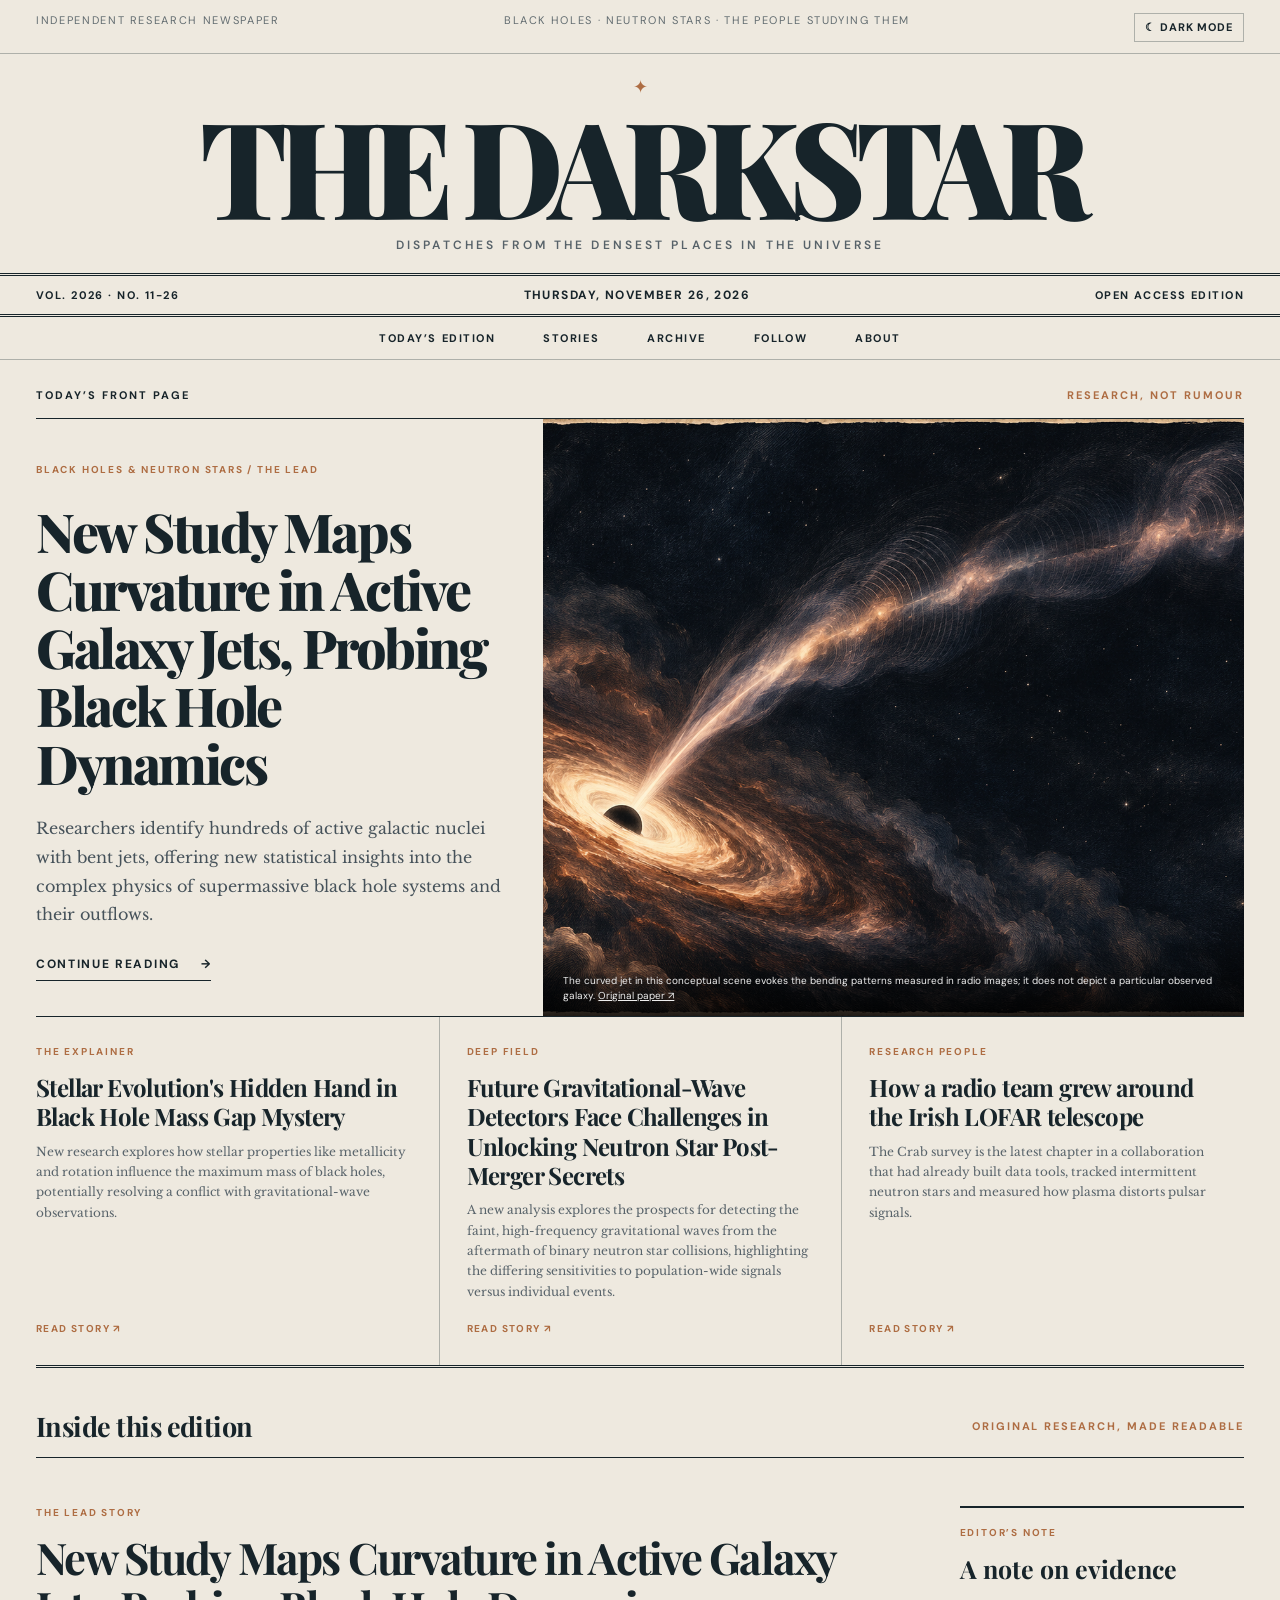
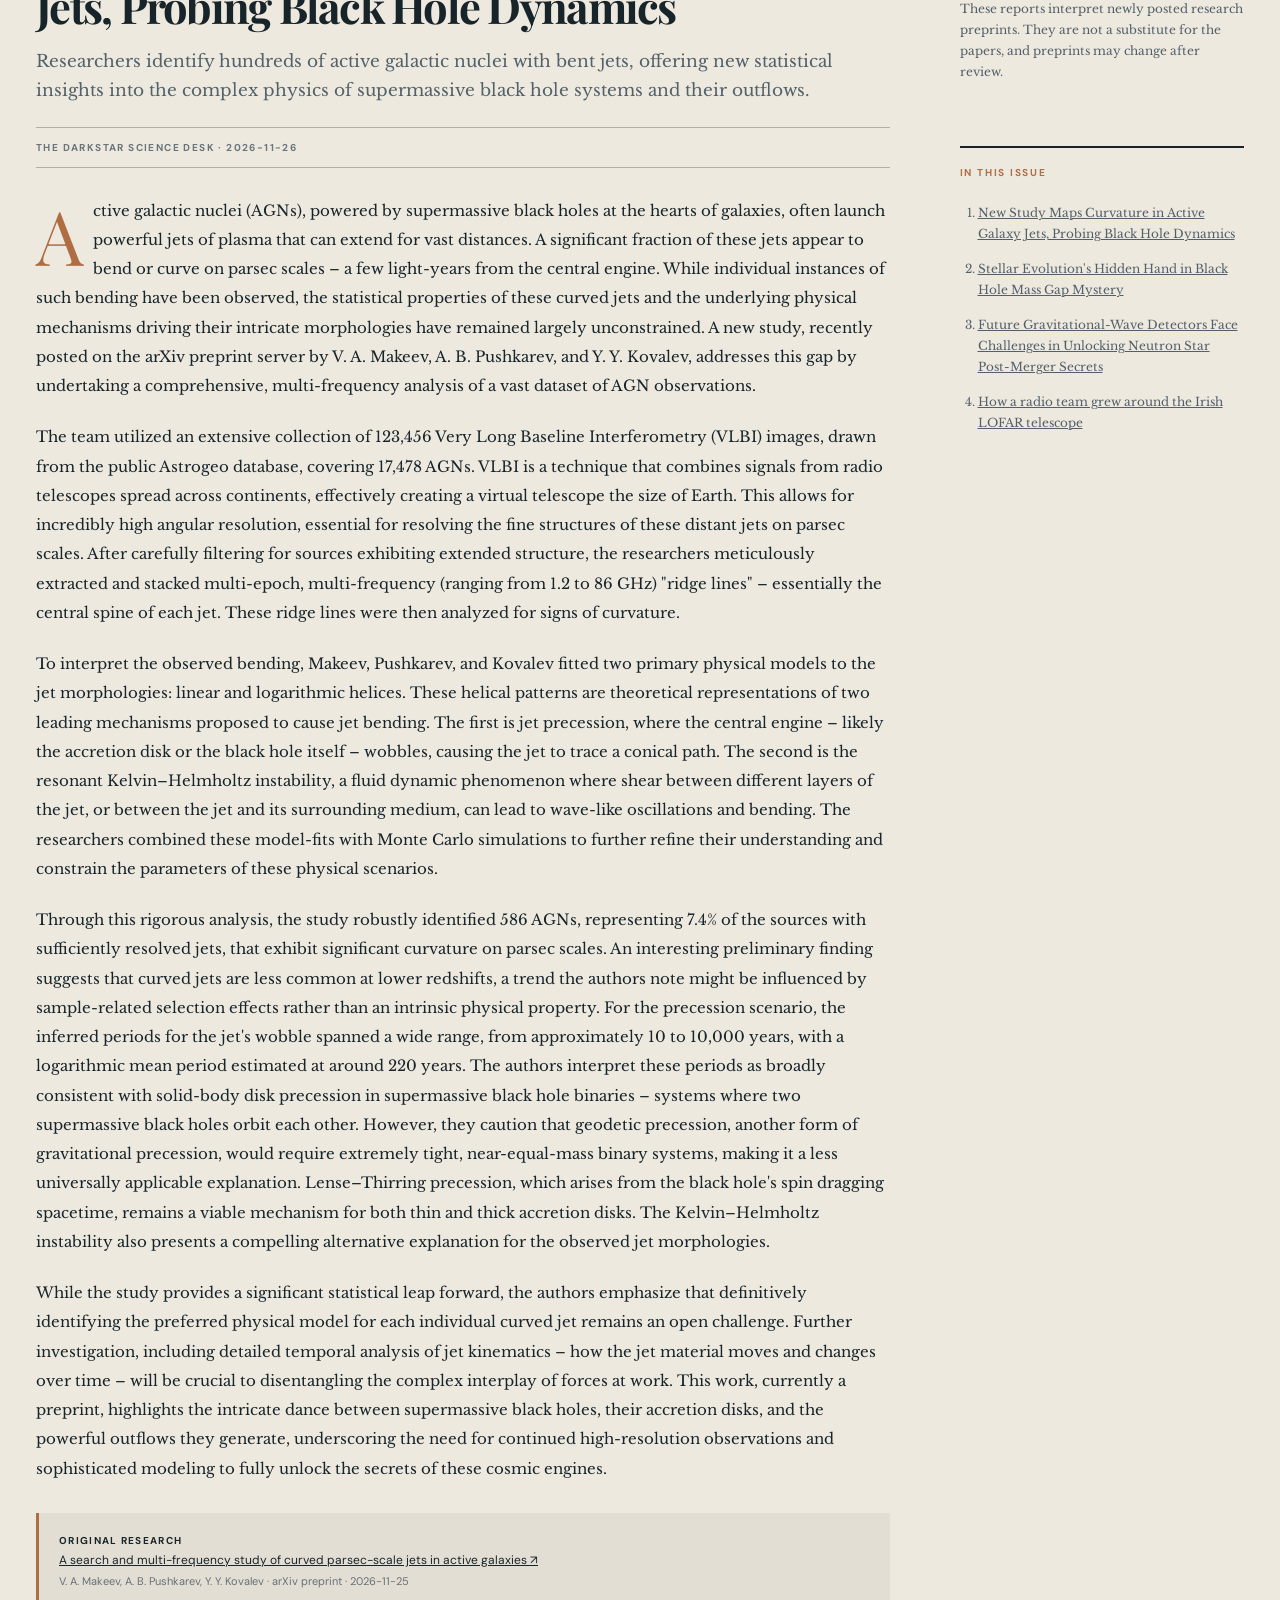
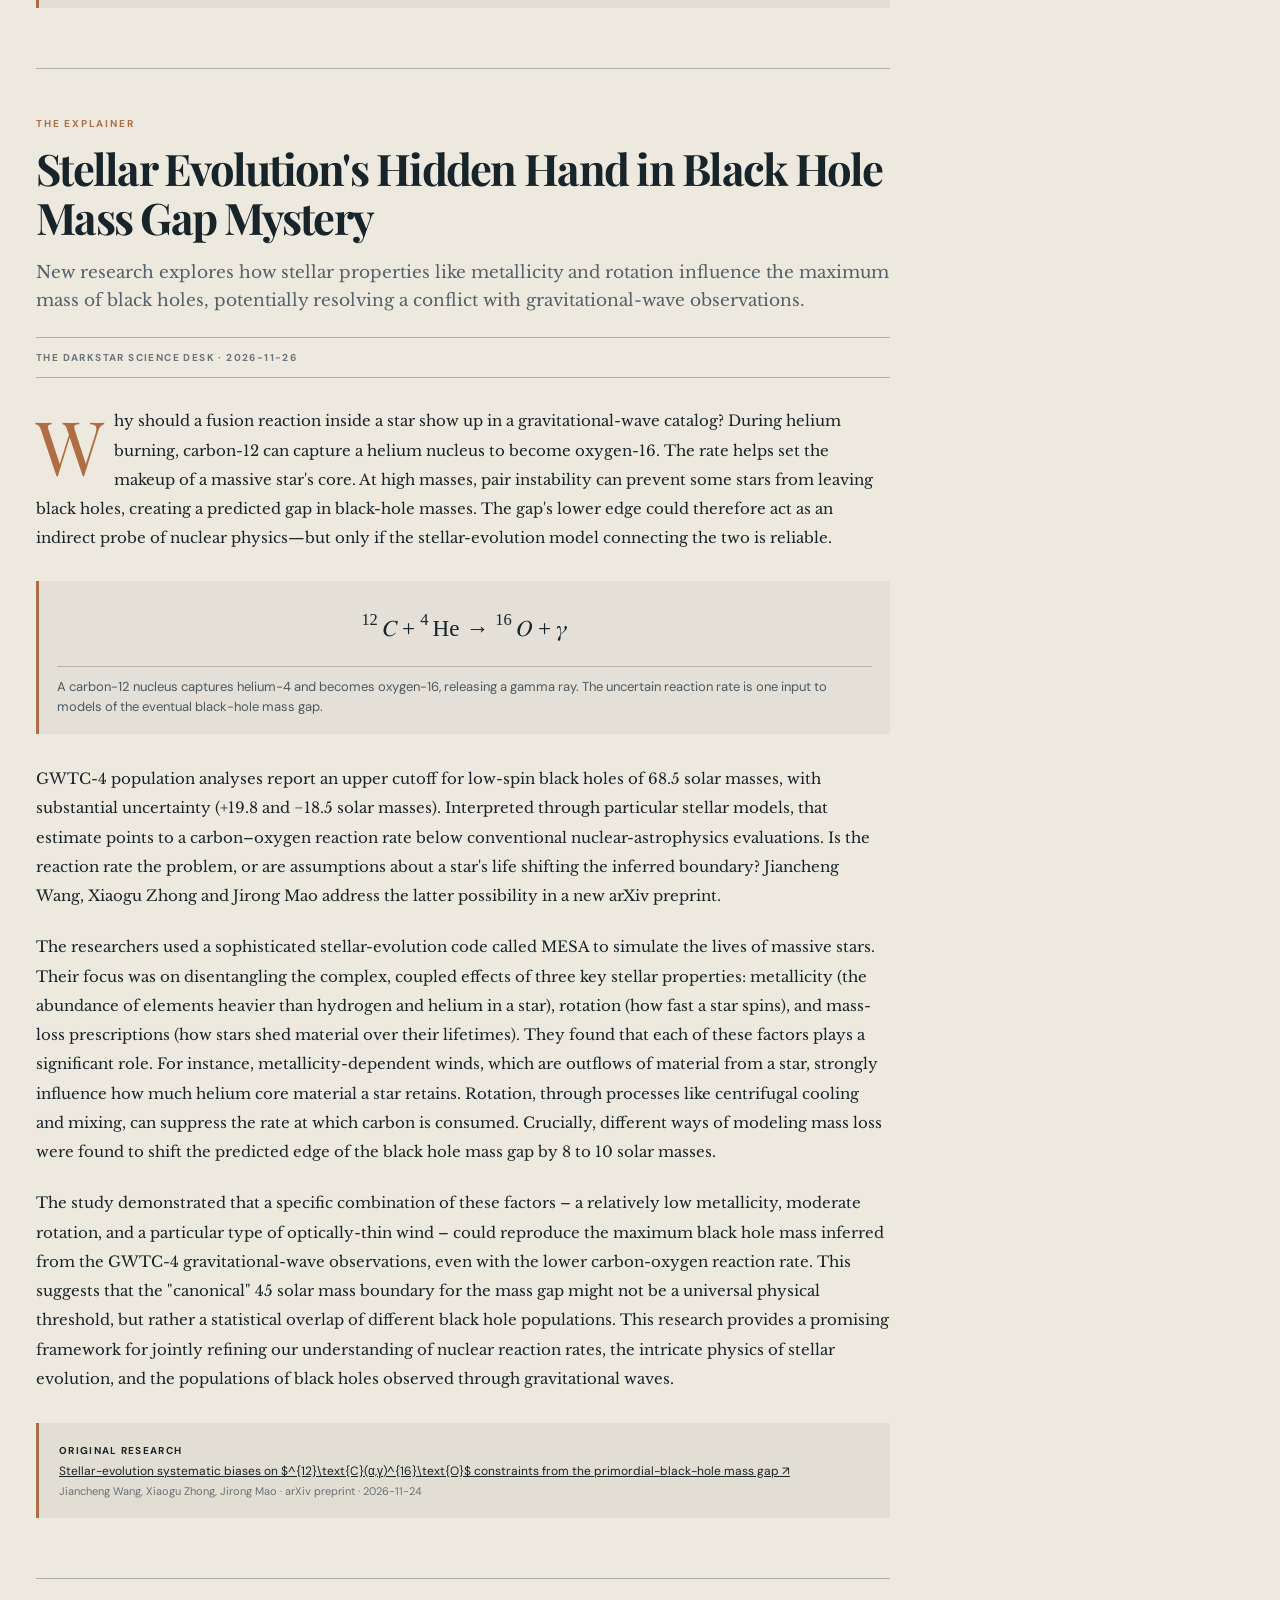
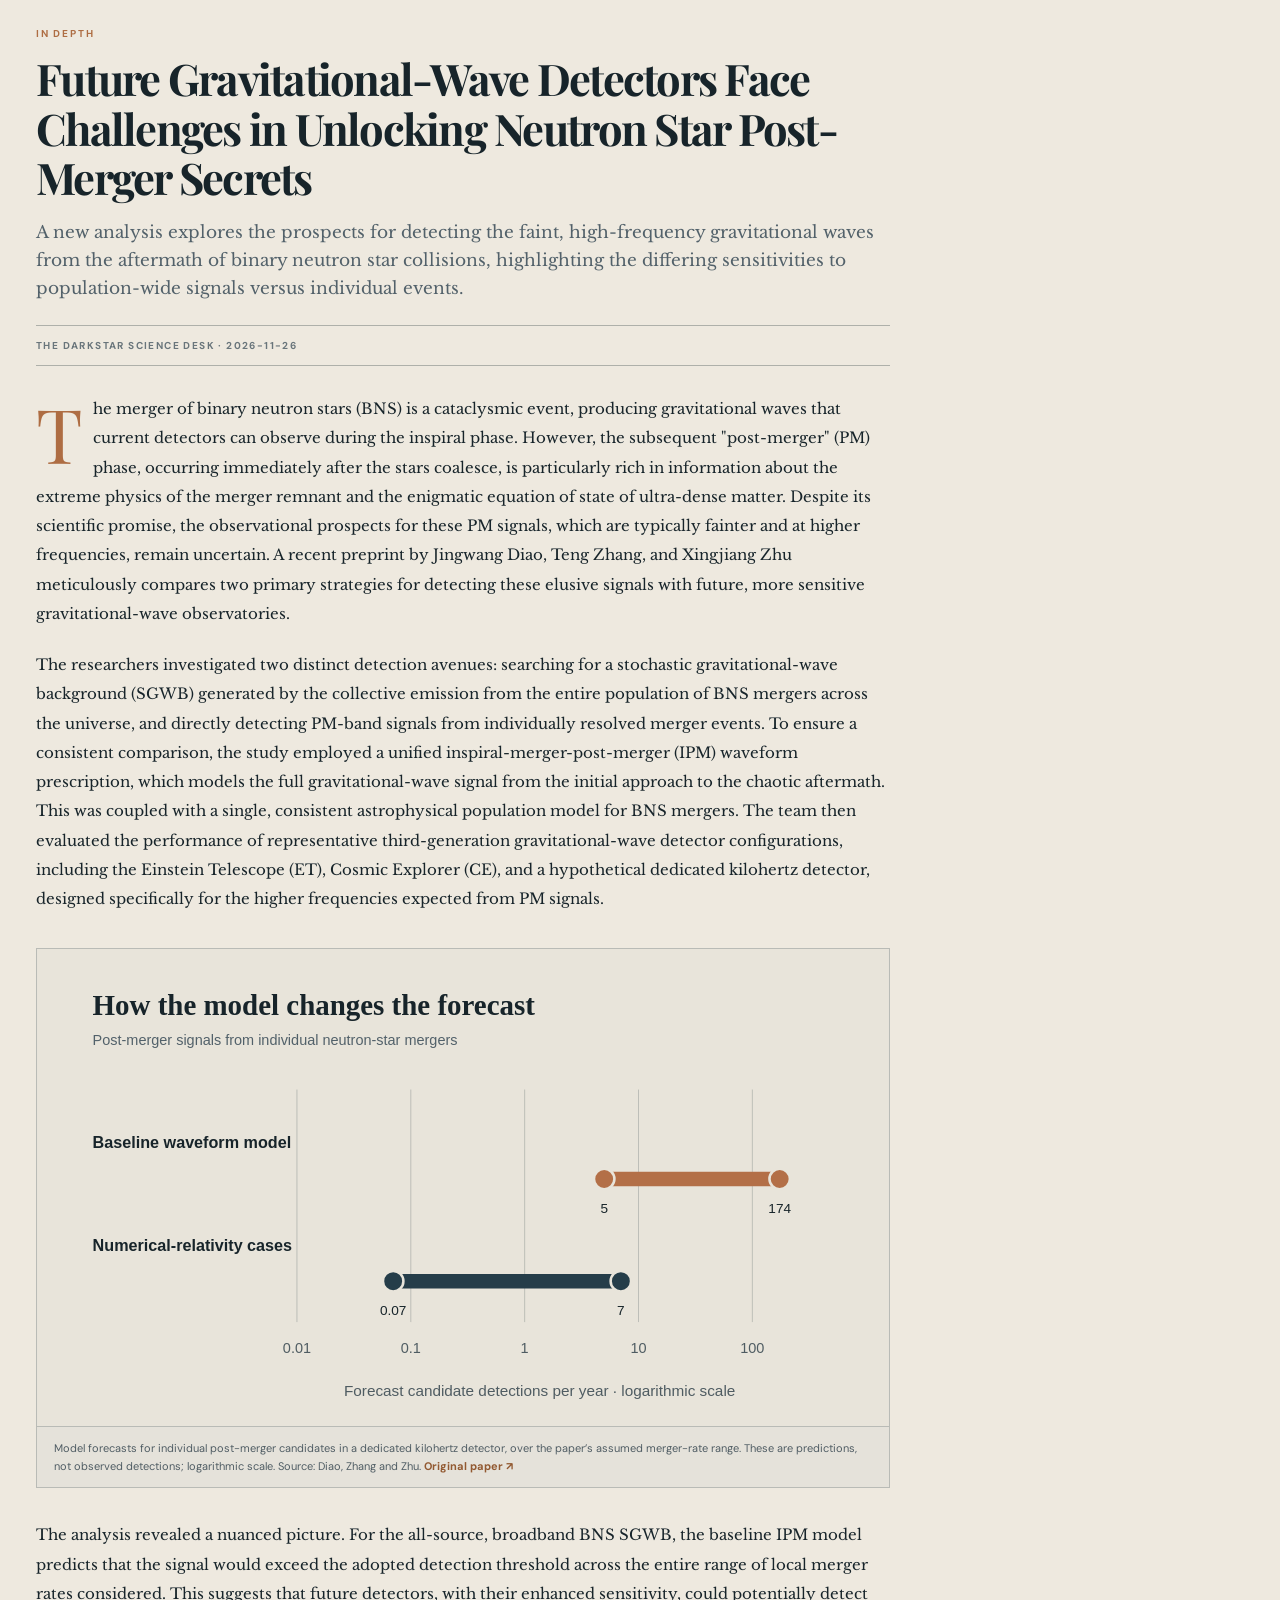
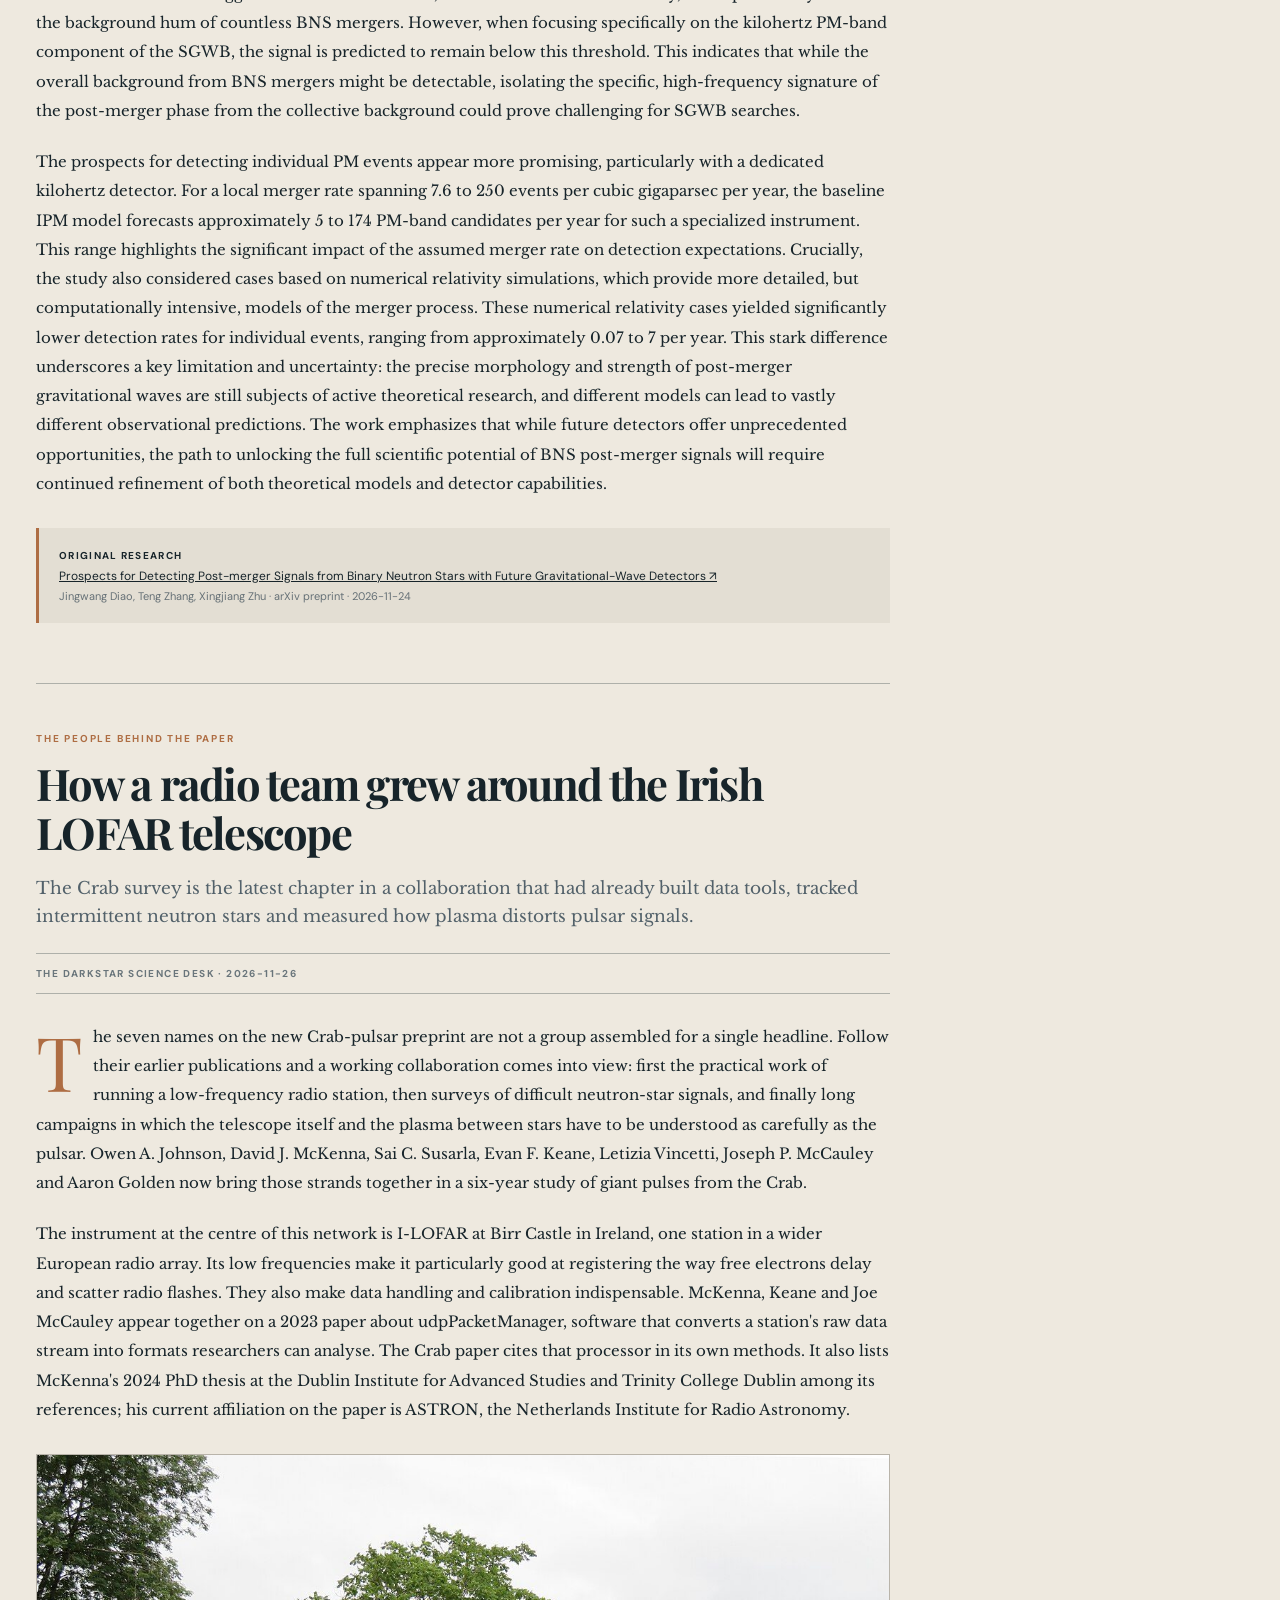
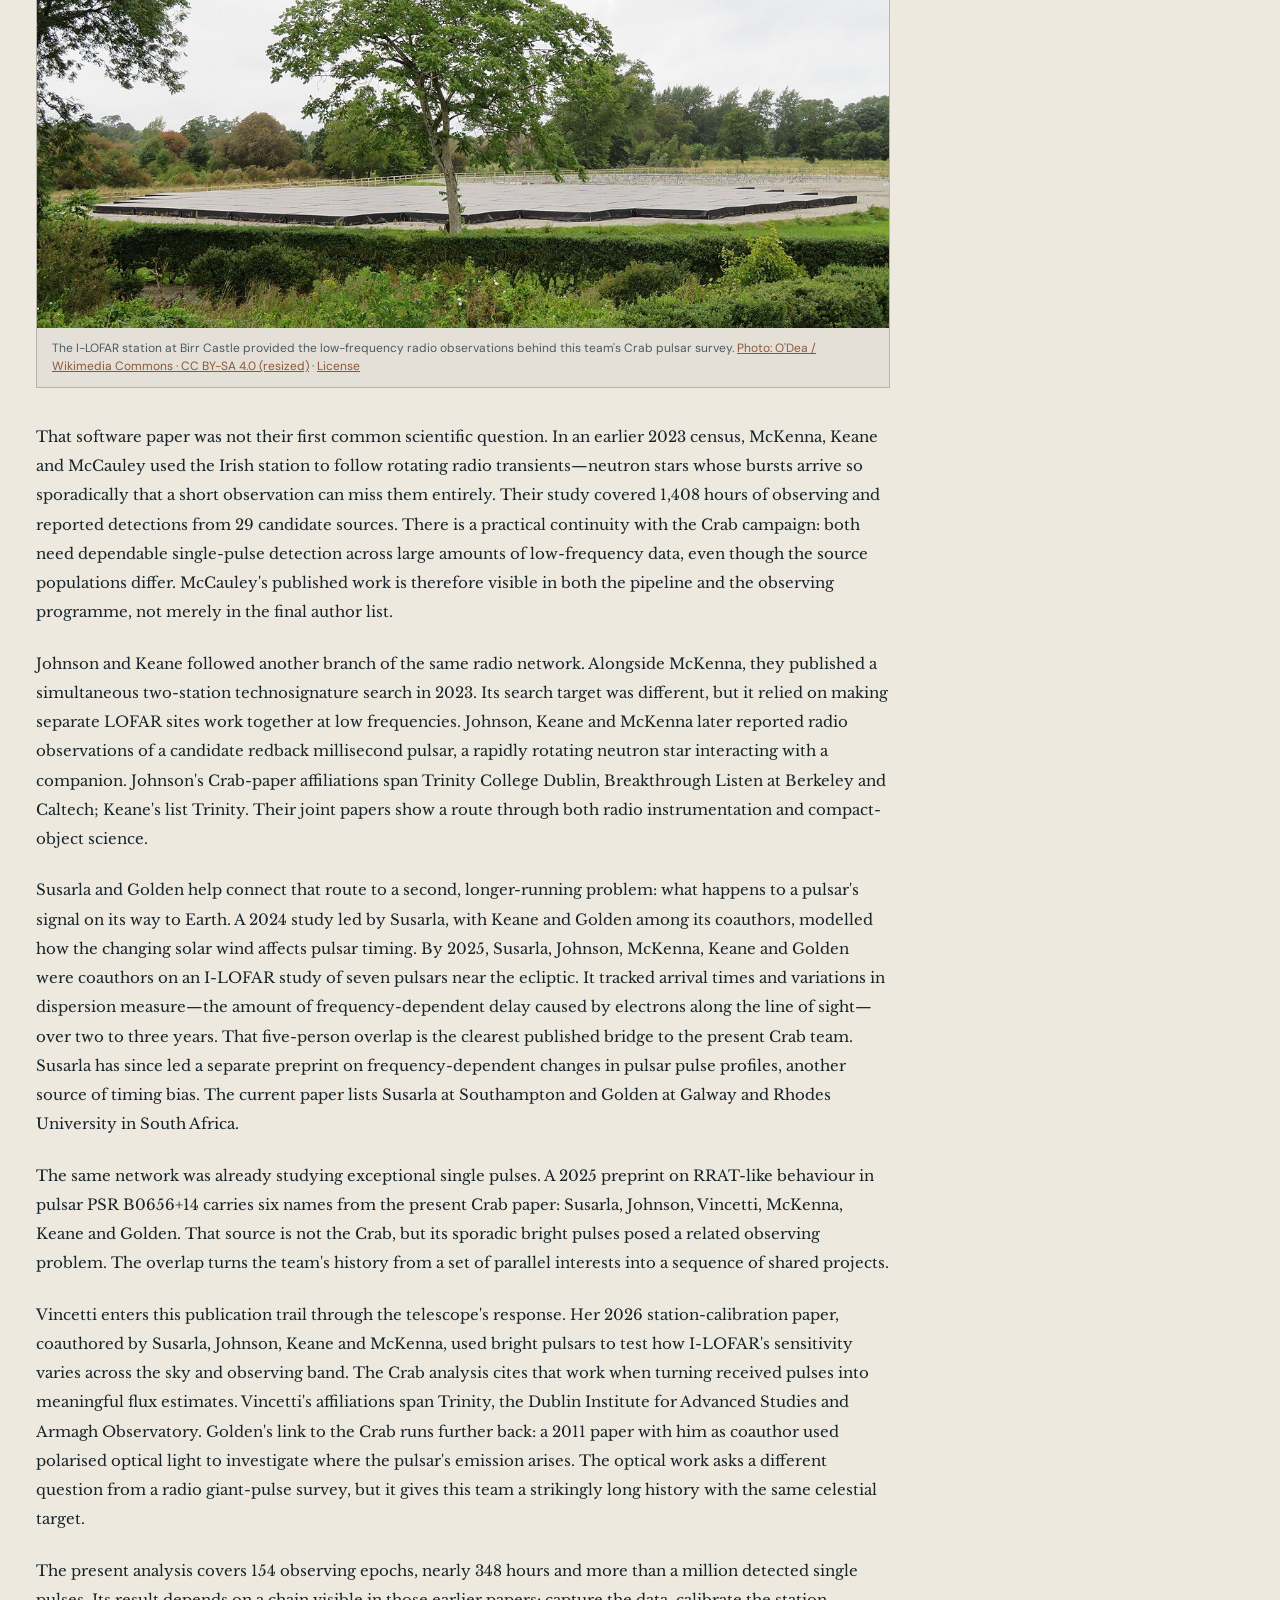
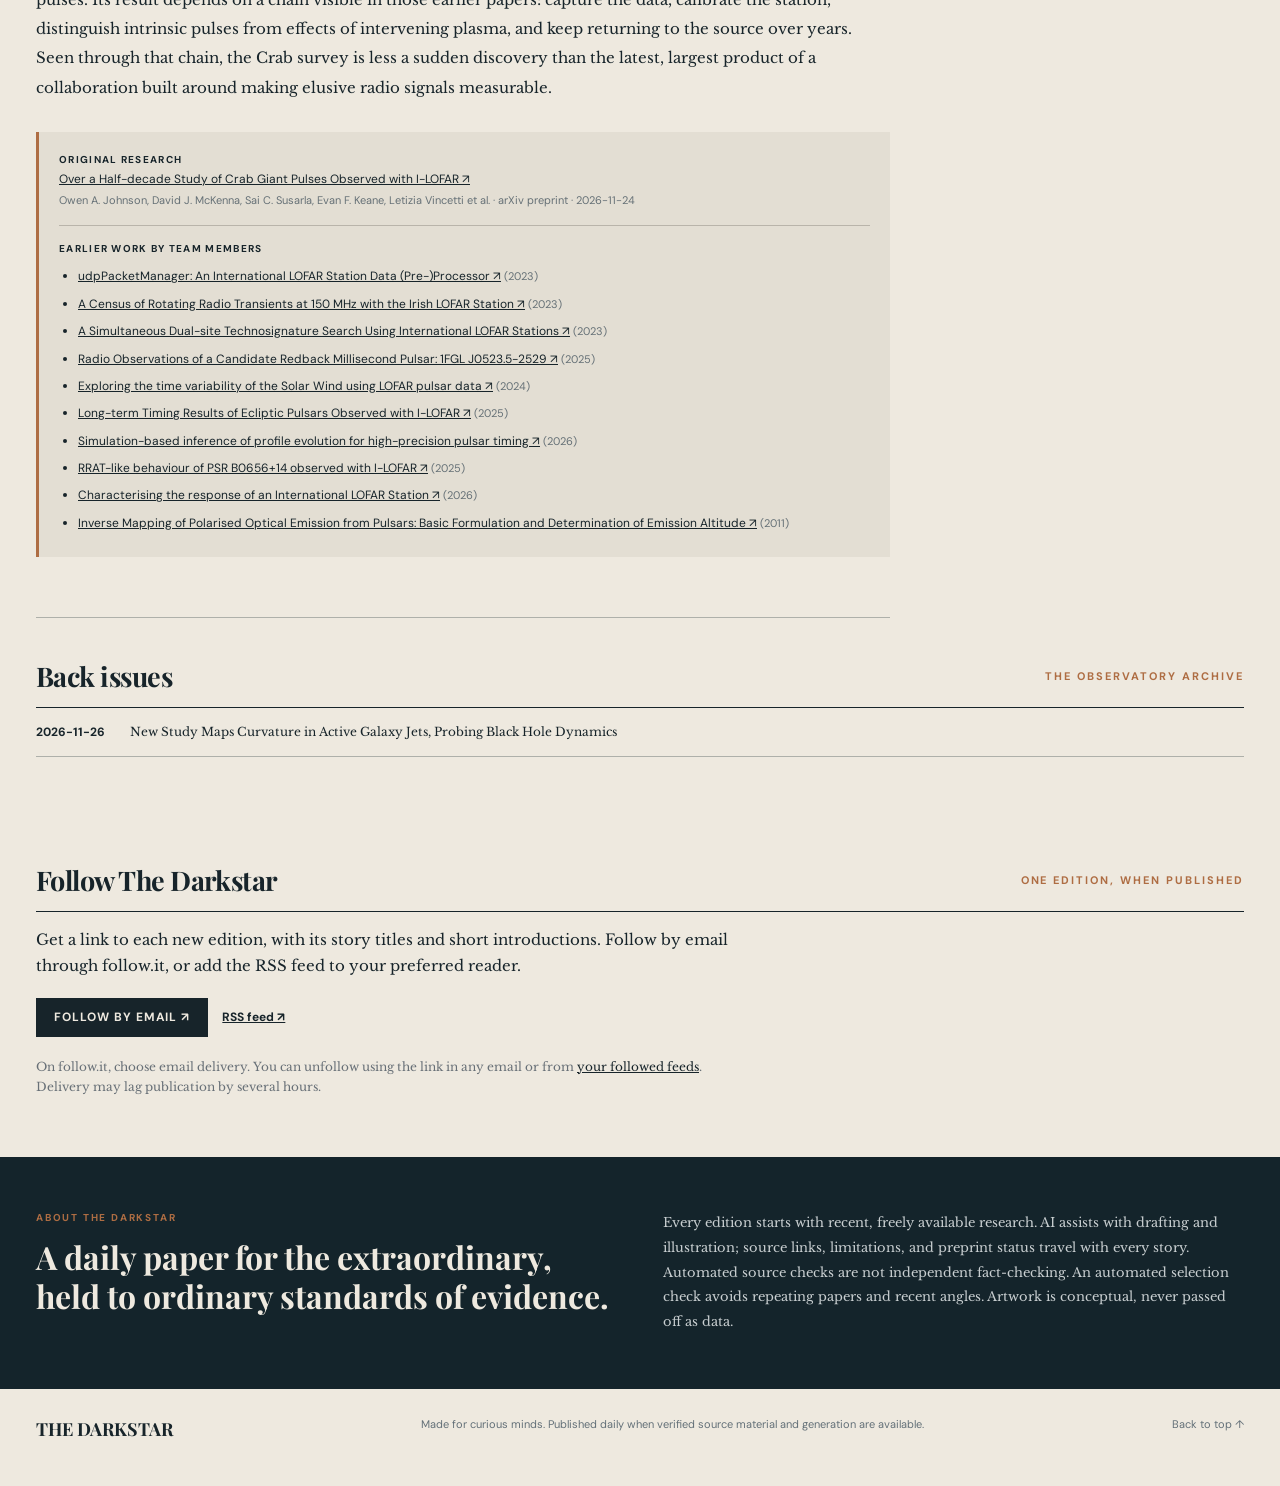
==== commit dabb28d6: "Publish 2026-11-28" ====
--- a/issues/2026-11-26/index.html
+++ b/issues/2026-11-26/index.html
@@ -1,12 +1,13 @@
-<!doctype html><html lang="en"><head><meta charset="utf-8"><meta name="viewport" content="width=device-width,initial-scale=1"><meta name="theme-color" content="#eee9df"><meta name="description" content="The Darkstar: a daily research newspaper about black holes and neutron stars."><link rel="canonical" href="https://kenost.github.io/the-darkstar/issues/2026-11-26/"><title>The Darkstar — 2026-11-26</title><script>try{if(localStorage.getItem('darkstar-theme')==='dark')document.documentElement.dataset.theme='dark'}catch(e){}</script><link rel="stylesheet" href="../../style.css"><script src="../../theme.js" defer></script></head><body>
+<!doctype html><html lang="en"><head><meta charset="utf-8"><meta name="viewport" content="width=device-width,initial-scale=1"><meta name="theme-color" content="#eee9df"><meta name="description" content="The Darkstar: a daily research newspaper about black holes and neutron stars."><link rel="canonical" href="https://kenost.github.io/the-darkstar/issues/2026-11-26/"><link rel="alternate" type="application/rss+xml" title="The Darkstar daily editions" href="../../feed.xml"><title>The Darkstar — 2026-11-26</title><script>try{if(localStorage.getItem('darkstar-theme')==='dark')document.documentElement.dataset.theme='dark'}catch(e){}</script><link rel="stylesheet" href="../../style.css"><script src="../../theme.js" defer></script></head><body>
 <div class="topline"><span>Independent research newspaper</span><span>Black holes · Neutron stars · The people studying them</span><button class="theme-toggle" type="button" aria-label="Switch to dark mode" aria-pressed="false">☾ <span>Dark mode</span></button></div>
 <header class="masthead" id="today"><div class="star">✦</div><div class="name">THE DARKSTAR</div><p>Dispatches from the densest places in the universe</p></header>
-<div class="editionbar"><span>VOL. 2026 · NO. 11-26</span><span>Thursday, November 26, 2026</span><span>OPEN ACCESS EDITION</span></div><nav><a href="#today">Today’s edition</a><a href="#stories">Stories</a><a href="#archive">Archive</a><a href="#about">About</a></nav>
+<div class="editionbar"><span>VOL. 2026 · NO. 11-26</span><span>Thursday, November 26, 2026</span><span>OPEN ACCESS EDITION</span></div><nav><a href="#today">Today’s edition</a><a href="#stories">Stories</a><a href="#archive">Archive</a><a href="#follow">Follow</a><a href="#about">About</a></nav>
 <main><section class="front" aria-label="Front page"><div class="sectionlabel"><span>Today’s front page</span><span>RESEARCH, NOT RUMOUR</span></div>
 <div class="leadgrid"><div class="leadcopy"><div class="eyebrow">BLACK HOLES &amp; NEUTRON STARS / THE LEAD</div><h1><a href="#story-0">New Study Maps Curvature in Active Galaxy Jets, Probing Black Hole Dynamics</a></h1><p class="leaddeck">Researchers identify hundreds of active galactic nuclei with bent jets, offering new statistical insights into the complex physics of supermassive black hole systems and their outflows.</p><a class="continue" href="#story-0">Continue reading <span>→</span></a></div><figure class="cover"><img src="../../assets/2026-11-26-cover.png" alt="Conceptual painted scene of a black hole surrounded by a bright disc and launching a gently curving jet."><figcaption>The curved jet in this conceptual scene evokes the bending patterns measured in radio images; it does not depict a particular observed galaxy. <a href="https://arxiv.org/html/2611.34496">Original paper ↗</a></figcaption></figure></div>
 <div class="teasers" id="stories"><a class="teaser" href="#story-1"><span class="eyebrow">The explainer</span><h3>Stellar Evolution&#x27;s Hidden Hand in Black Hole Mass Gap Mystery</h3><p>New research explores how stellar properties like metallicity and rotation influence the maximum mass of black holes, potentially resolving a conflict with gravitational-wave observations.</p><span class="readmore">Read story ↗</span></a><a class="teaser" href="#story-2"><span class="eyebrow">Deep field</span><h3>Future Gravitational-Wave Detectors Face Challenges in Unlocking Neutron Star Post-Merger Secrets</h3><p>A new analysis explores the prospects for detecting the faint, high-frequency gravitational waves from the aftermath of binary neutron star collisions, highlighting the differing sensitivities to population-wide signals versus individual events.</p><span class="readmore">Read story ↗</span></a><a class="teaser" href="#story-3"><span class="eyebrow">Research people</span><h3>How a radio team grew around the Irish LOFAR telescope</h3><p>The Crab survey is the latest chapter in a collaboration that had already built data tools, tracked intermittent neutron stars and measured how plasma distorts pulsar signals.</p><span class="readmore">Read story ↗</span></a></div></section>
 <div class="rule-title"><span>Inside this edition</span><span>ORIGINAL RESEARCH, MADE READABLE</span></div>
 <div class="article-layout"><div class="article-main"><article class="story" id="story-0"><div class="eyebrow">The lead story</div><h2>New Study Maps Curvature in Active Galaxy Jets, Probing Black Hole Dynamics</h2><p class="deck">Researchers identify hundreds of active galactic nuclei with bent jets, offering new statistical insights into the complex physics of supermassive black hole systems and their outflows.</p><div class="byline">THE DARKSTAR SCIENCE DESK · 2026-11-26</div><div class="prose"><p>Active galactic nuclei (AGNs), powered by supermassive black holes at the hearts of galaxies, often launch powerful jets of plasma that can extend for vast distances. A significant fraction of these jets appear to bend or curve on parsec scales – a few light-years from the central engine. While individual instances of such bending have been observed, the statistical properties of these curved jets and the underlying physical mechanisms driving their intricate morphologies have remained largely unconstrained. A new study, recently posted on the arXiv preprint server by V. A. Makeev, A. B. Pushkarev, and Y. Y. Kovalev, addresses this gap by undertaking a comprehensive, multi-frequency analysis of a vast dataset of AGN observations.</p><p>The team utilized an extensive collection of 123,456 Very Long Baseline Interferometry (VLBI) images, drawn from the public Astrogeo database, covering 17,478 AGNs. VLBI is a technique that combines signals from radio telescopes spread across continents, effectively creating a virtual telescope the size of Earth. This allows for incredibly high angular resolution, essential for resolving the fine structures of these distant jets on parsec scales. After carefully filtering for sources exhibiting extended structure, the researchers meticulously extracted and stacked multi-epoch, multi-frequency (ranging from 1.2 to 86 GHz) &quot;ridge lines&quot; – essentially the central spine of each jet. These ridge lines were then analyzed for signs of curvature.</p><p>To interpret the observed bending, Makeev, Pushkarev, and Kovalev fitted two primary physical models to the jet morphologies: linear and logarithmic helices. These helical patterns are theoretical representations of two leading mechanisms proposed to cause jet bending. The first is jet precession, where the central engine – likely the accretion disk or the black hole itself – wobbles, causing the jet to trace a conical path. The second is the resonant Kelvin–Helmholtz instability, a fluid dynamic phenomenon where shear between different layers of the jet, or between the jet and its surrounding medium, can lead to wave-like oscillations and bending. The researchers combined these model-fits with Monte Carlo simulations to further refine their understanding and constrain the parameters of these physical scenarios.</p><p>Through this rigorous analysis, the study robustly identified 586 AGNs, representing 7.4% of the sources with sufficiently resolved jets, that exhibit significant curvature on parsec scales. An interesting preliminary finding suggests that curved jets are less common at lower redshifts, a trend the authors note might be influenced by sample-related selection effects rather than an intrinsic physical property. For the precession scenario, the inferred periods for the jet&#x27;s wobble spanned a wide range, from approximately 10 to 10,000 years, with a logarithmic mean period estimated at around 220 years. The authors interpret these periods as broadly consistent with solid-body disk precession in supermassive black hole binaries – systems where two supermassive black holes orbit each other. However, they caution that geodetic precession, another form of gravitational precession, would require extremely tight, near-equal-mass binary systems, making it a less universally applicable explanation. Lense–Thirring precession, which arises from the black hole&#x27;s spin dragging spacetime, remains a viable mechanism for both thin and thick accretion disks. The Kelvin–Helmholtz instability also presents a compelling alternative explanation for the observed jet morphologies.</p><p>While the study provides a significant statistical leap forward, the authors emphasize that definitively identifying the preferred physical model for each individual curved jet remains an open challenge. Further investigation, including detailed temporal analysis of jet kinematics – how the jet material moves and changes over time – will be crucial to disentangling the complex interplay of forces at work. This work, currently a preprint, highlights the intricate dance between supermassive black holes, their accretion disks, and the powerful outflows they generate, underscoring the need for continued high-resolution observations and sophisticated modeling to fully unlock the secrets of these cosmic engines.</p></div><div class="sourcebox"><strong>Original research</strong><br><a href="https://arxiv.org/html/2611.34496" target="_blank" rel="noopener noreferrer">A search and multi-frequency study of curved parsec-scale jets in active galaxies ↗</a><br><span>V. A. Makeev, A. B. Pushkarev, Y. Y. Kovalev · arXiv preprint · 2026-11-25</span></div></article><article class="story" id="story-1"><div class="eyebrow">The explainer</div><h2>Stellar Evolution&#x27;s Hidden Hand in Black Hole Mass Gap Mystery</h2><p class="deck">New research explores how stellar properties like metallicity and rotation influence the maximum mass of black holes, potentially resolving a conflict with gravitational-wave observations.</p><div class="byline">THE DARKSTAR SCIENCE DESK · 2026-11-26</div><div class="prose"><p>Why should a fusion reaction inside a star show up in a gravitational-wave catalog? During helium burning, carbon-12 can capture a helium nucleus to become oxygen-16. The rate helps set the makeup of a massive star&#x27;s core. At high masses, pair instability can prevent some stars from leaving black holes, creating a predicted gap in black-hole masses. The gap&#x27;s lower edge could therefore act as an indirect probe of nuclear physics—but only if the stellar-evolution model connecting the two is reliable.</p><figure class="equation"><div class="math-wrap"><math xmlns="http://www.w3.org/1998/Math/MathML" display="inline"><mrow><msup><mrow /><mrow><mn>12</mn></mrow></msup><mi>&#x00043;</mi><mo>&#x0002B;</mo><msup><mrow /><mrow><mn>4</mn></mrow></msup><mrow><mi mathvariant="normal">H</mi><mi mathvariant="normal">e</mi></mrow><mo>&#x02192;</mo><msup><mrow /><mrow><mn>16</mn></mrow></msup><mi>&#x0004F;</mi><mo>&#x0002B;</mo><mi>&#x003B3;</mi></mrow></math></div><figcaption>A carbon-12 nucleus captures helium-4 and becomes oxygen-16, releasing a gamma ray. The uncertain reaction rate is one input to models of the eventual black-hole mass gap.</figcaption></figure><p>GWTC-4 population analyses report an upper cutoff for low-spin black holes of 68.5 solar masses, with substantial uncertainty (+19.8 and −18.5 solar masses). Interpreted through particular stellar models, that estimate points to a carbon–oxygen reaction rate below conventional nuclear-astrophysics evaluations. Is the reaction rate the problem, or are assumptions about a star&#x27;s life shifting the inferred boundary? Jiancheng Wang, Xiaogu Zhong and Jirong Mao address the latter possibility in a new arXiv preprint.</p><p>The researchers used a sophisticated stellar-evolution code called MESA to simulate the lives of massive stars. Their focus was on disentangling the complex, coupled effects of three key stellar properties: metallicity (the abundance of elements heavier than hydrogen and helium in a star), rotation (how fast a star spins), and mass-loss prescriptions (how stars shed material over their lifetimes). They found that each of these factors plays a significant role. For instance, metallicity-dependent winds, which are outflows of material from a star, strongly influence how much helium core material a star retains. Rotation, through processes like centrifugal cooling and mixing, can suppress the rate at which carbon is consumed. Crucially, different ways of modeling mass loss were found to shift the predicted edge of the black hole mass gap by 8 to 10 solar masses.</p><p>The study demonstrated that a specific combination of these factors – a relatively low metallicity, moderate rotation, and a particular type of optically-thin wind – could reproduce the maximum black hole mass inferred from the GWTC-4 gravitational-wave observations, even with the lower carbon-oxygen reaction rate. This suggests that the &quot;canonical&quot; 45 solar mass boundary for the mass gap might not be a universal physical threshold, but rather a statistical overlap of different black hole populations. This research provides a promising framework for jointly refining our understanding of nuclear reaction rates, the intricate physics of stellar evolution, and the populations of black holes observed through gravitational waves.</p></div><div class="sourcebox"><strong>Original research</strong><br><a href="https://arxiv.org/html/2611.32692" target="_blank" rel="noopener noreferrer">Stellar-evolution systematic biases on $^{12}\text{C}(α,γ)^{16}\text{O}$ constraints from the primordial-black-hole mass gap ↗</a><br><span>Jiancheng Wang, Xiaogu Zhong, Jirong Mao · arXiv preprint · 2026-11-24</span></div></article><article class="story" id="story-2"><div class="eyebrow">In depth</div><h2>Future Gravitational-Wave Detectors Face Challenges in Unlocking Neutron Star Post-Merger Secrets</h2><p class="deck">A new analysis explores the prospects for detecting the faint, high-frequency gravitational waves from the aftermath of binary neutron star collisions, highlighting the differing sensitivities to population-wide signals versus individual events.</p><div class="byline">THE DARKSTAR SCIENCE DESK · 2026-11-26</div><div class="prose"><p>The merger of binary neutron stars (BNS) is a cataclysmic event, producing gravitational waves that current detectors can observe during the inspiral phase. However, the subsequent &quot;post-merger&quot; (PM) phase, occurring immediately after the stars coalesce, is particularly rich in information about the extreme physics of the merger remnant and the enigmatic equation of state of ultra-dense matter. Despite its scientific promise, the observational prospects for these PM signals, which are typically fainter and at higher frequencies, remain uncertain. A recent preprint by Jingwang Diao, Teng Zhang, and Xingjiang Zhu meticulously compares two primary strategies for detecting these elusive signals with future, more sensitive gravitational-wave observatories.</p><p>The researchers investigated two distinct detection avenues: searching for a stochastic gravitational-wave background (SGWB) generated by the collective emission from the entire population of BNS mergers across the universe, and directly detecting PM-band signals from individually resolved merger events. To ensure a consistent comparison, the study employed a unified inspiral-merger-post-merger (IPM) waveform prescription, which models the full gravitational-wave signal from the initial approach to the chaotic aftermath. This was coupled with a single, consistent astrophysical population model for BNS mergers. The team then evaluated the performance of representative third-generation gravitational-wave detector configurations, including the Einstein Telescope (ET), Cosmic Explorer (CE), and a hypothetical dedicated kilohertz detector, designed specifically for the higher frequencies expected from PM signals.</p><figure class="research-visual"><a href="../../assets/2026-11-26-story-2.svg" target="_blank" rel="noopener noreferrer" aria-label="Open illustration at full size"><img loading="lazy" src="../../assets/2026-11-26-story-2.svg" alt="Logarithmic range chart comparing 5 to 174 yearly candidates in the baseline model with 0.07 to 7 in numerical-relativity cases."></a><figcaption>Model forecasts for individual post-merger candidates in a dedicated kilohertz detector, over the paper’s assumed merger-rate range. These are predictions, not observed detections; logarithmic scale. Source: Diao, Zhang and Zhu. <a href="https://arxiv.org/html/2611.31857" target="_blank" rel="noopener noreferrer">Original paper ↗</a></figcaption></figure><p>The analysis revealed a nuanced picture. For the all-source, broadband BNS SGWB, the baseline IPM model predicts that the signal would exceed the adopted detection threshold across the entire range of local merger rates considered. This suggests that future detectors, with their enhanced sensitivity, could potentially detect the background hum of countless BNS mergers. However, when focusing specifically on the kilohertz PM-band component of the SGWB, the signal is predicted to remain below this threshold. This indicates that while the overall background from BNS mergers might be detectable, isolating the specific, high-frequency signature of the post-merger phase from the collective background could prove challenging for SGWB searches.</p><p>The prospects for detecting individual PM events appear more promising, particularly with a dedicated kilohertz detector. For a local merger rate spanning 7.6 to 250 events per cubic gigaparsec per year, the baseline IPM model forecasts approximately 5 to 174 PM-band candidates per year for such a specialized instrument. This range highlights the significant impact of the assumed merger rate on detection expectations. Crucially, the study also considered cases based on numerical relativity simulations, which provide more detailed, but computationally intensive, models of the merger process. These numerical relativity cases yielded significantly lower detection rates for individual events, ranging from approximately 0.07 to 7 per year. This stark difference underscores a key limitation and uncertainty: the precise morphology and strength of post-merger gravitational waves are still subjects of active theoretical research, and different models can lead to vastly different observational predictions. The work emphasizes that while future detectors offer unprecedented opportunities, the path to unlocking the full scientific potential of BNS post-merger signals will require continued refinement of both theoretical models and detector capabilities.</p></div><div class="sourcebox"><strong>Original research</strong><br><a href="https://arxiv.org/html/2611.31857" target="_blank" rel="noopener noreferrer">Prospects for Detecting Post-merger Signals from Binary Neutron Stars with Future Gravitational-Wave Detectors ↗</a><br><span>Jingwang Diao, Teng Zhang, Xingjiang Zhu · arXiv preprint · 2026-11-24</span></div></article><article class="story" id="story-3"><div class="eyebrow">The people behind the paper</div><h2>How a radio team grew around the Irish LOFAR telescope</h2><p class="deck">The Crab survey is the latest chapter in a collaboration that had already built data tools, tracked intermittent neutron stars and measured how plasma distorts pulsar signals.</p><div class="byline">THE DARKSTAR SCIENCE DESK · 2026-11-26</div><div class="prose"><p>The seven names on the new Crab-pulsar preprint are not a group assembled for a single headline. Follow their earlier publications and a working collaboration comes into view: first the practical work of running a low-frequency radio station, then surveys of difficult neutron-star signals, and finally long campaigns in which the telescope itself and the plasma between stars have to be understood as carefully as the pulsar. Owen A. Johnson, David J. McKenna, Sai C. Susarla, Evan F. Keane, Letizia Vincetti, Joseph P. McCauley and Aaron Golden now bring those strands together in a six-year study of giant pulses from the Crab.</p><p>The instrument at the centre of this network is I-LOFAR at Birr Castle in Ireland, one station in a wider European radio array. Its low frequencies make it particularly good at registering the way free electrons delay and scatter radio flashes. They also make data handling and calibration indispensable. McKenna, Keane and Joe McCauley appear together on a 2023 paper about udpPacketManager, software that converts a station&#x27;s raw data stream into formats researchers can analyse. The Crab paper cites that processor in its own methods. It also lists McKenna&#x27;s 2024 PhD thesis at the Dublin Institute for Advanced Studies and Trinity College Dublin among its references; his current affiliation on the paper is ASTRON, the Netherlands Institute for Radio Astronomy.</p><figure class="team-photo"><img loading="lazy" src="../../assets/i-lofar-telescope-odea-cc-by-sa-4.0.jpg" alt="The Irish LOFAR radio telescope antenna field at Birr Castle in Ireland, with a tree in the foreground."><figcaption>The I-LOFAR station at Birr Castle provided the low-frequency radio observations behind this team&#x27;s Crab pulsar survey. <a href="https://commons.wikimedia.org/wiki/File:I-LOFAR_telescope.jpg" target="_blank" rel="noopener noreferrer">Photo: O&#x27;Dea / Wikimedia Commons · CC BY-SA 4.0 (resized)</a> · <a href="https://creativecommons.org/licenses/by-sa/4.0/" target="_blank" rel="noopener noreferrer">License</a></figcaption></figure><p>That software paper was not their first common scientific question. In an earlier 2023 census, McKenna, Keane and McCauley used the Irish station to follow rotating radio transients—neutron stars whose bursts arrive so sporadically that a short observation can miss them entirely. Their study covered 1,408 hours of observing and reported detections from 29 candidate sources. There is a practical continuity with the Crab campaign: both need dependable single-pulse detection across large amounts of low-frequency data, even though the source populations differ. McCauley&#x27;s published work is therefore visible in both the pipeline and the observing programme, not merely in the final author list.</p><p>Johnson and Keane followed another branch of the same radio network. Alongside McKenna, they published a simultaneous two-station technosignature search in 2023. Its search target was different, but it relied on making separate LOFAR sites work together at low frequencies. Johnson, Keane and McKenna later reported radio observations of a candidate redback millisecond pulsar, a rapidly rotating neutron star interacting with a companion. Johnson&#x27;s Crab-paper affiliations span Trinity College Dublin, Breakthrough Listen at Berkeley and Caltech; Keane&#x27;s list Trinity. Their joint papers show a route through both radio instrumentation and compact-object science.</p><p>Susarla and Golden help connect that route to a second, longer-running problem: what happens to a pulsar&#x27;s signal on its way to Earth. A 2024 study led by Susarla, with Keane and Golden among its coauthors, modelled how the changing solar wind affects pulsar timing. By 2025, Susarla, Johnson, McKenna, Keane and Golden were coauthors on an I-LOFAR study of seven pulsars near the ecliptic. It tracked arrival times and variations in dispersion measure—the amount of frequency-dependent delay caused by electrons along the line of sight—over two to three years. That five-person overlap is the clearest published bridge to the present Crab team. Susarla has since led a separate preprint on frequency-dependent changes in pulsar pulse profiles, another source of timing bias. The current paper lists Susarla at Southampton and Golden at Galway and Rhodes University in South Africa.</p><p>The same network was already studying exceptional single pulses. A 2025 preprint on RRAT-like behaviour in pulsar PSR B0656+14 carries six names from the present Crab paper: Susarla, Johnson, Vincetti, McKenna, Keane and Golden. That source is not the Crab, but its sporadic bright pulses posed a related observing problem. The overlap turns the team&#x27;s history from a set of parallel interests into a sequence of shared projects.</p><p>Vincetti enters this publication trail through the telescope&#x27;s response. Her 2026 station-calibration paper, coauthored by Susarla, Johnson, Keane and McKenna, used bright pulsars to test how I-LOFAR&#x27;s sensitivity varies across the sky and observing band. The Crab analysis cites that work when turning received pulses into meaningful flux estimates. Vincetti&#x27;s affiliations span Trinity, the Dublin Institute for Advanced Studies and Armagh Observatory. Golden&#x27;s link to the Crab runs further back: a 2011 paper with him as coauthor used polarised optical light to investigate where the pulsar&#x27;s emission arises. The optical work asks a different question from a radio giant-pulse survey, but it gives this team a strikingly long history with the same celestial target.</p><p>The present analysis covers 154 observing epochs, nearly 348 hours and more than a million detected single pulses. Its result depends on a chain visible in those earlier papers: capture the data, calibrate the station, distinguish intrinsic pulses from effects of intervening plasma, and keep returning to the source over years. Seen through that chain, the Crab survey is less a sudden discovery than the latest, largest product of a collaboration built around making elusive radio signals measurable.</p></div><div class="sourcebox"><strong>Original research</strong><br><a href="https://arxiv.org/html/2611.33524" target="_blank" rel="noopener noreferrer">Over a Half-decade Study of Crab Giant Pulses Observed with I-LOFAR ↗</a><br><span>Owen A. Johnson, David J. McKenna, Sai C. Susarla, Evan F. Keane, Letizia Vincetti et al. · arXiv preprint · 2026-11-24</span><div class="earlier-research"><strong>Earlier work by team members</strong><ul><li><a href="https://arxiv.org/abs/2309.03228" target="_blank" rel="noopener noreferrer">udpPacketManager: An International LOFAR Station Data (Pre-)Processor ↗</a> <span>(2023)</span></li><li><a href="https://arxiv.org/html/2302.12661" target="_blank" rel="noopener noreferrer">A Census of Rotating Radio Transients at 150 MHz with the Irish LOFAR Station ↗</a> <span>(2023)</span></li><li><a href="https://arxiv.org/html/2310.15704" target="_blank" rel="noopener noreferrer">A Simultaneous Dual-site Technosignature Search Using International LOFAR Stations ↗</a> <span>(2023)</span></li><li><a href="https://arxiv.org/html/2508.15435" target="_blank" rel="noopener noreferrer">Radio Observations of a Candidate Redback Millisecond Pulsar: 1FGL J0523.5-2529 ↗</a> <span>(2025)</span></li><li><a href="https://arxiv.org/html/2409.09838" target="_blank" rel="noopener noreferrer">Exploring the time variability of the Solar Wind using LOFAR pulsar data ↗</a> <span>(2024)</span></li><li><a href="https://arxiv.org/html/2505.09549" target="_blank" rel="noopener noreferrer">Long-term Timing Results of Ecliptic Pulsars Observed with I-LOFAR ↗</a> <span>(2025)</span></li><li><a href="https://arxiv.org/html/2610.31450" target="_blank" rel="noopener noreferrer">Simulation-based inference of profile evolution for high-precision pulsar timing ↗</a> <span>(2026)</span></li><li><a href="https://arxiv.org/html/2507.04518" target="_blank" rel="noopener noreferrer">RRAT-like behaviour of PSR B0656+14 observed with I-LOFAR ↗</a> <span>(2025)</span></li><li><a href="https://arxiv.org/html/2607.19585" target="_blank" rel="noopener noreferrer">Characterising the response of an International LOFAR Station ↗</a> <span>(2026)</span></li><li><a href="https://arxiv.org/html/1106.5207" target="_blank" rel="noopener noreferrer">Inverse Mapping of Polarised Optical Emission from Pulsars: Basic Formulation and Determination of Emission Altitude ↗</a> <span>(2011)</span></li></ul></div></div></article></div><aside><div class="aside-box"><div class="eyebrow">EDITOR’S NOTE</div><h3>A note on evidence</h3><p>These reports interpret newly posted research preprints. They are not a substitute for the papers, and preprints may change after review.</p></div><div class="aside-box"><div class="eyebrow">IN THIS ISSUE</div><ol><li><a href="#story-0">New Study Maps Curvature in Active Galaxy Jets, Probing Black Hole Dynamics</a></li><li><a href="#story-1">Stellar Evolution&#x27;s Hidden Hand in Black Hole Mass Gap Mystery</a></li><li><a href="#story-2">Future Gravitational-Wave Detectors Face Challenges in Unlocking Neutron Star Post-Merger Secrets</a></li><li><a href="#story-3">How a radio team grew around the Irish LOFAR telescope</a></li></ol></div></aside></div>
 <section class="archive" id="archive"><div class="rule-title"><span>Back issues</span><span>THE OBSERVATORY ARCHIVE</span></div><ul><li><a href="../../issues/2026-11-26/">2026-11-26 <span>New Study Maps Curvature in Active Galaxy Jets, Probing Black Hole Dynamics</span></a></li></ul></section>
+<section class="follow" id="follow"><div class="rule-title"><span>Follow The Darkstar</span><span>ONE EDITION, WHEN PUBLISHED</span></div><p>Get a link to each new edition, with its story titles and short introductions. Follow by email through follow.it, or add the RSS feed to your preferred reader.</p><div class="follow-actions"><a class="follow-button" href="https://follow.it/feeds?enter-website=https://kenost.github.io/the-darkstar/" target="_blank" rel="noopener noreferrer">Follow by email ↗</a><a class="feed-link" href="../../feed.xml">RSS feed ↗</a></div><p class="follow-note">On follow.it, choose email delivery. You can unfollow using the link in any email or from <a href="https://follow.it/followed-feeds" target="_blank" rel="noopener noreferrer">your followed feeds</a>. Delivery may lag publication by several hours.</p></section>
 <section class="about" id="about"><div><div class="eyebrow">ABOUT THE DARKSTAR</div><h2>A daily paper for the extraordinary, held to ordinary standards of evidence.</h2></div><p>Every edition starts with recent, freely available research. AI assists with drafting and illustration; source links, limitations, and preprint status travel with every story. Automated source checks are not independent fact-checking. An automated selection check avoids repeating papers and recent angles. Artwork is conceptual, never passed off as data.</p></section></main>
 <footer><strong>THE DARKSTAR</strong><span>Made for curious minds. Published daily when verified source material and generation are available.</span><a href="#today">Back to top ↑</a></footer></body></html>
--- a/style.css
+++ b/style.css
@@ -17,3 +17,4 @@
 html[data-theme="dark"] .research-visual figcaption,html[data-theme="dark"] .equation figcaption{border-top-color:var(--line)}
 html[data-theme="dark"] .team-photo a,html[data-theme="dark"] .research-visual figcaption a{color:var(--accent)}
 html[data-theme="dark"] .about{background:#080e12}
+.follow{padding:10px 0 48px;scroll-margin-top:20px}.follow>p{max-width:720px;font-size:15px;line-height:1.7}.follow-actions{display:flex;gap:14px;align-items:center;flex-wrap:wrap;margin:20px 0}.follow-button{display:inline-block;background:var(--ink);color:var(--paper);padding:12px 18px;font:700 12px/1.2 'DM Sans',Arial,sans-serif;letter-spacing:.08em;text-transform:uppercase;text-decoration:none}.follow-button:hover,.follow-button:focus-visible{background:var(--accent);color:#111}.feed-link{font:700 12px/1.2 'DM Sans',Arial,sans-serif;color:var(--ink)}.follow .follow-note{font-size:12px;color:var(--muted)}.follow-note a{color:var(--ink)}@media(max-width:600px){.follow>p{font-size:16px}.follow .follow-note{font-size:13px}}
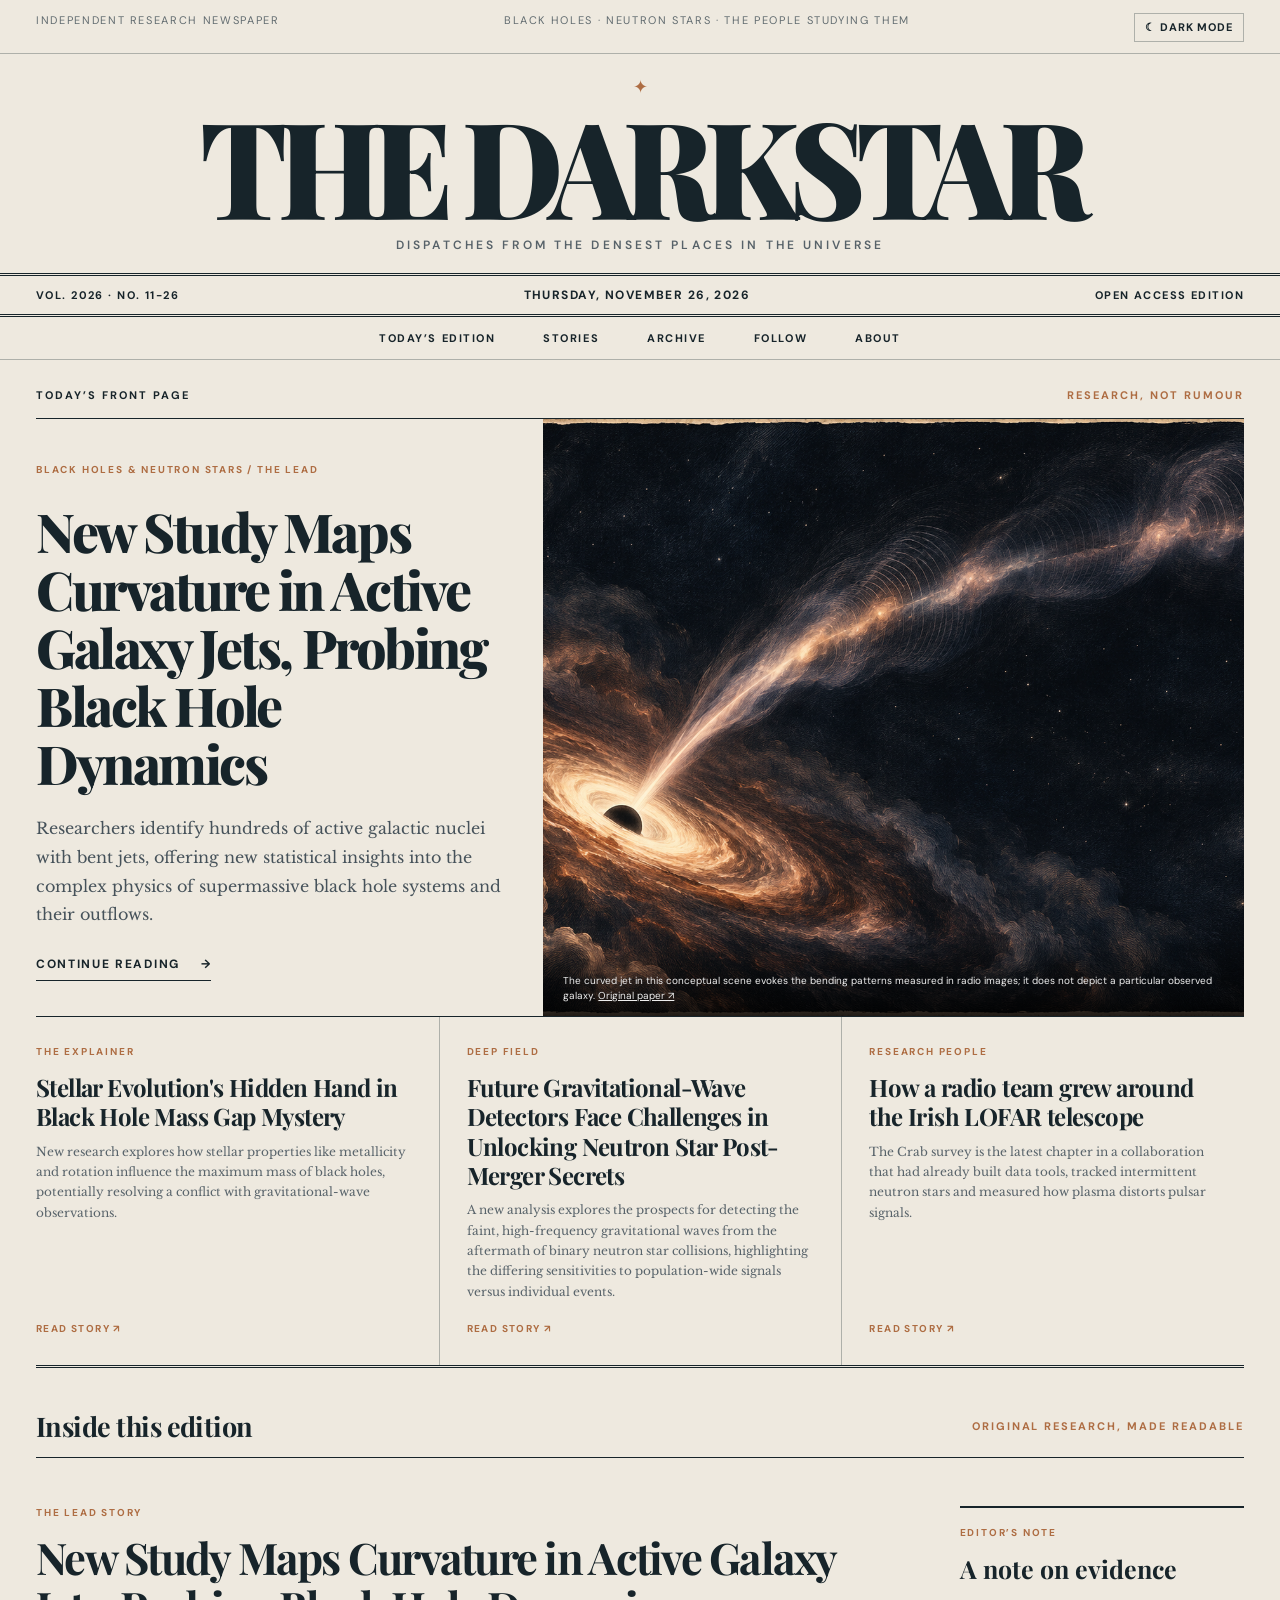
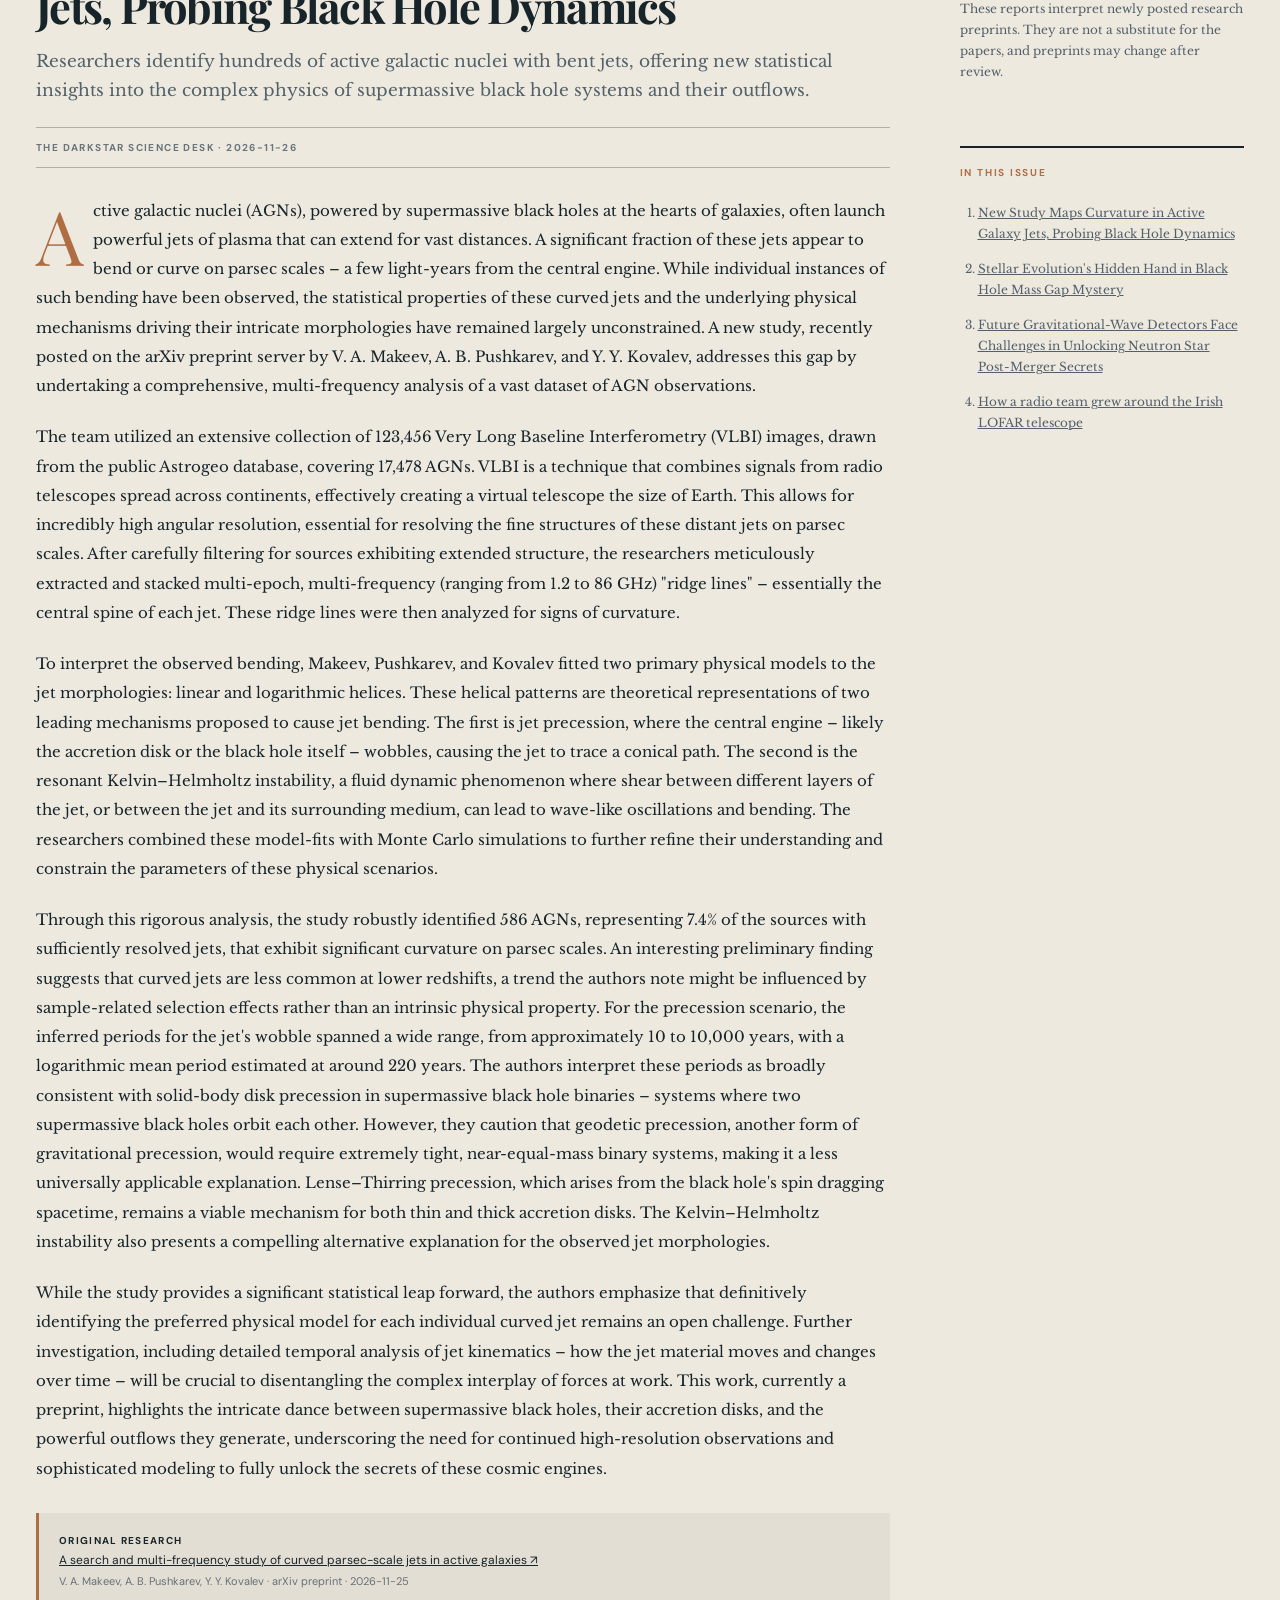
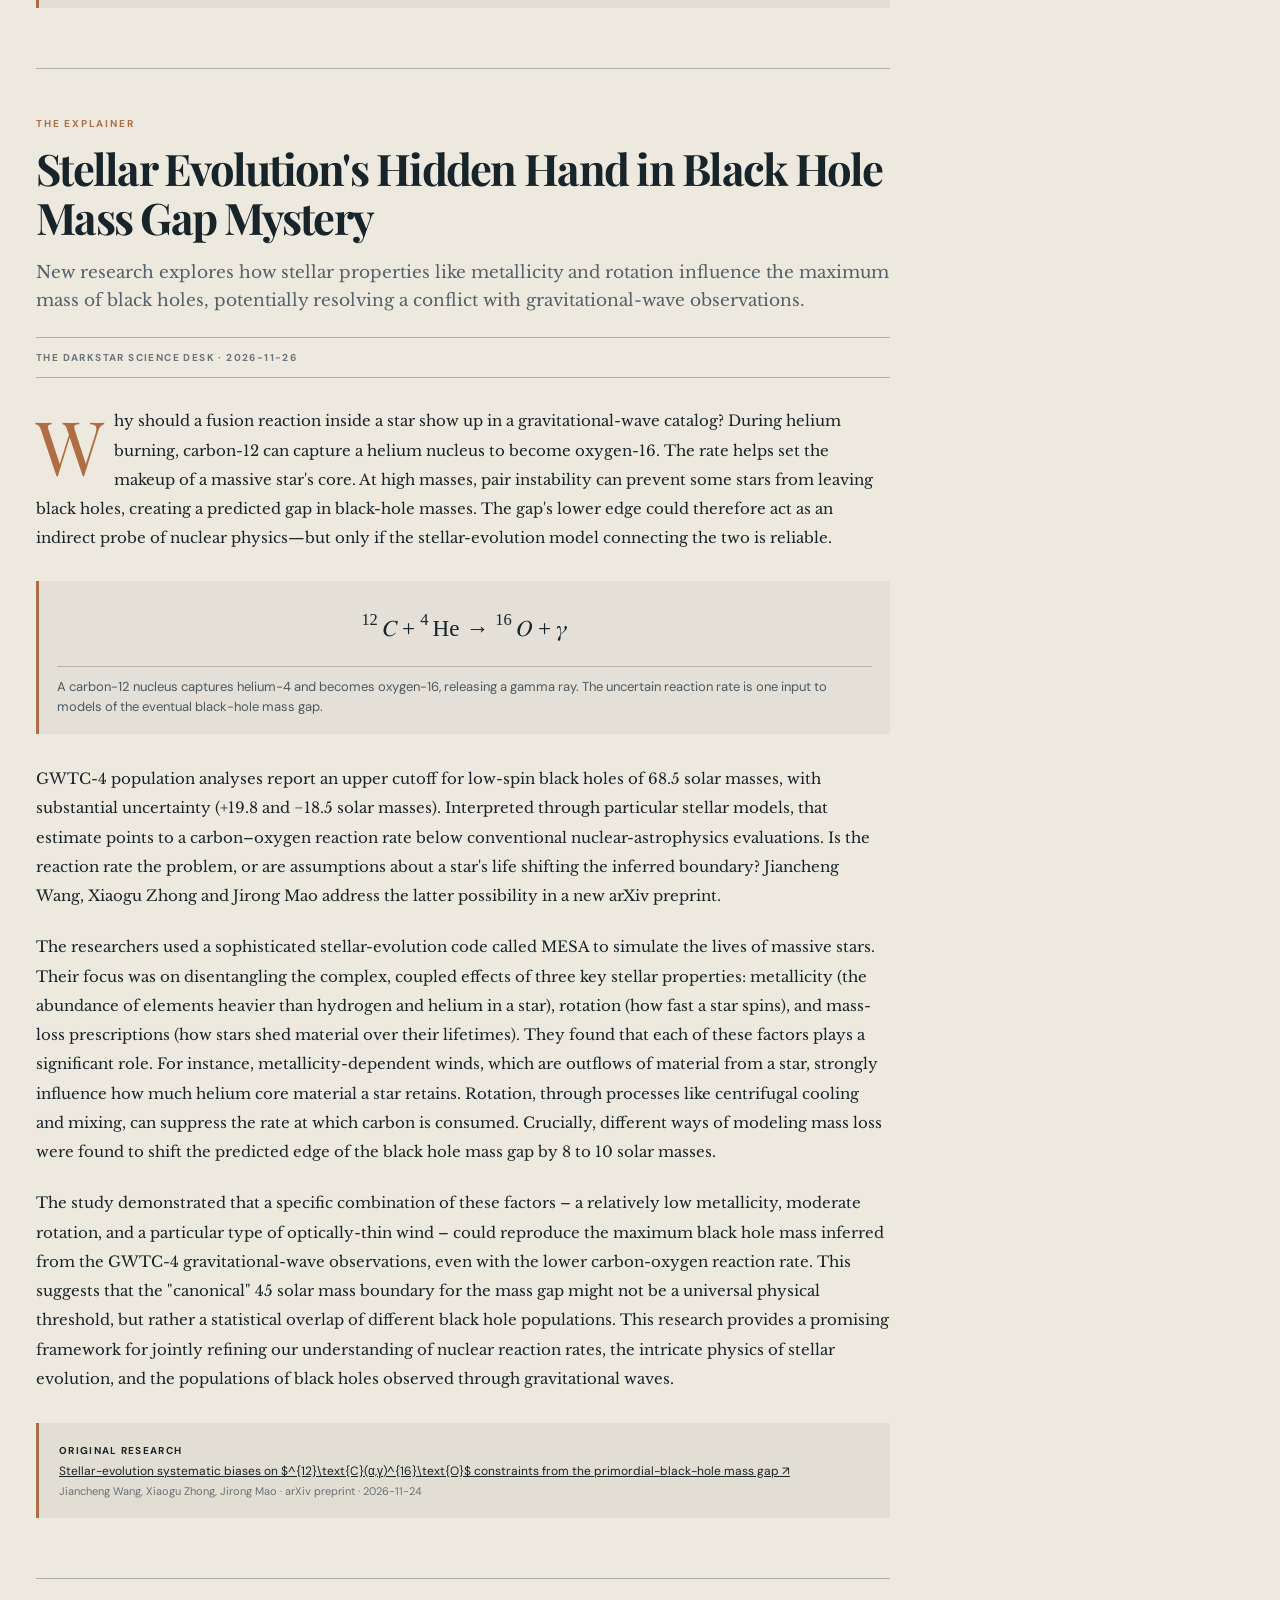
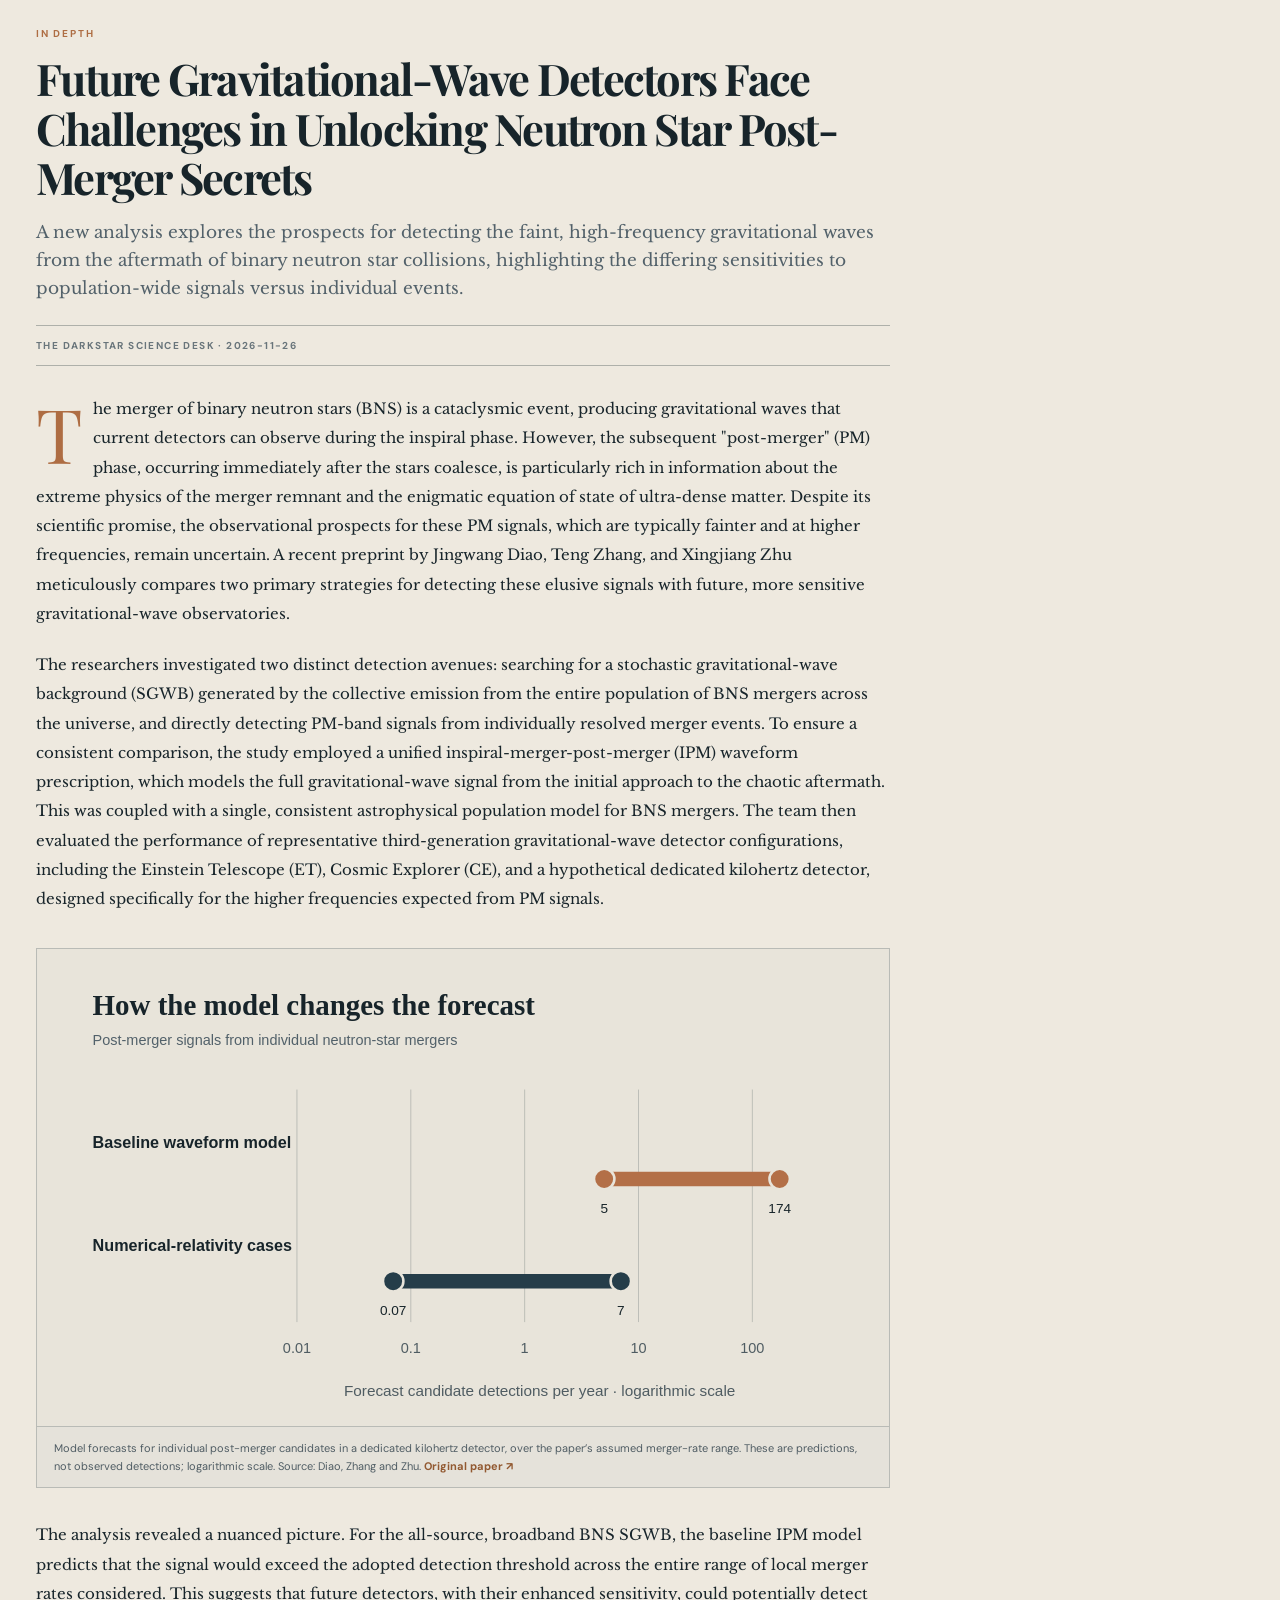
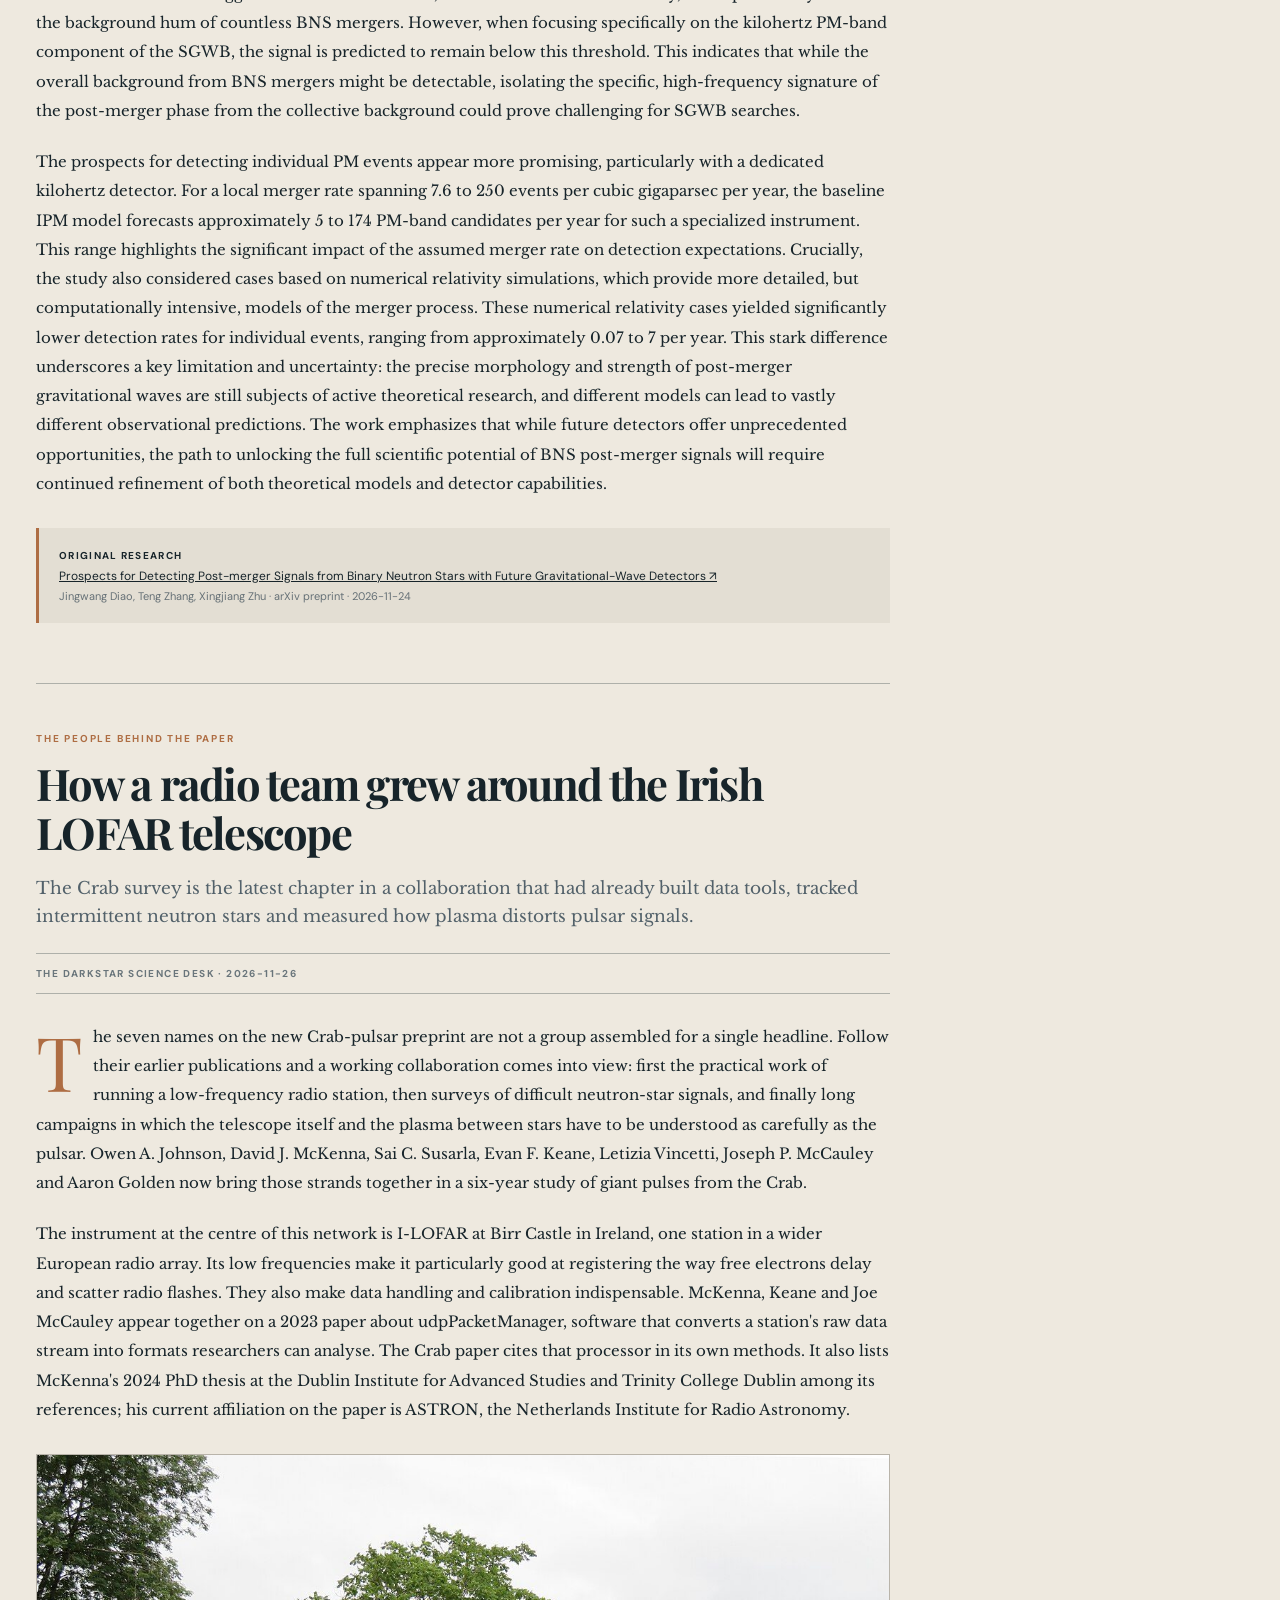
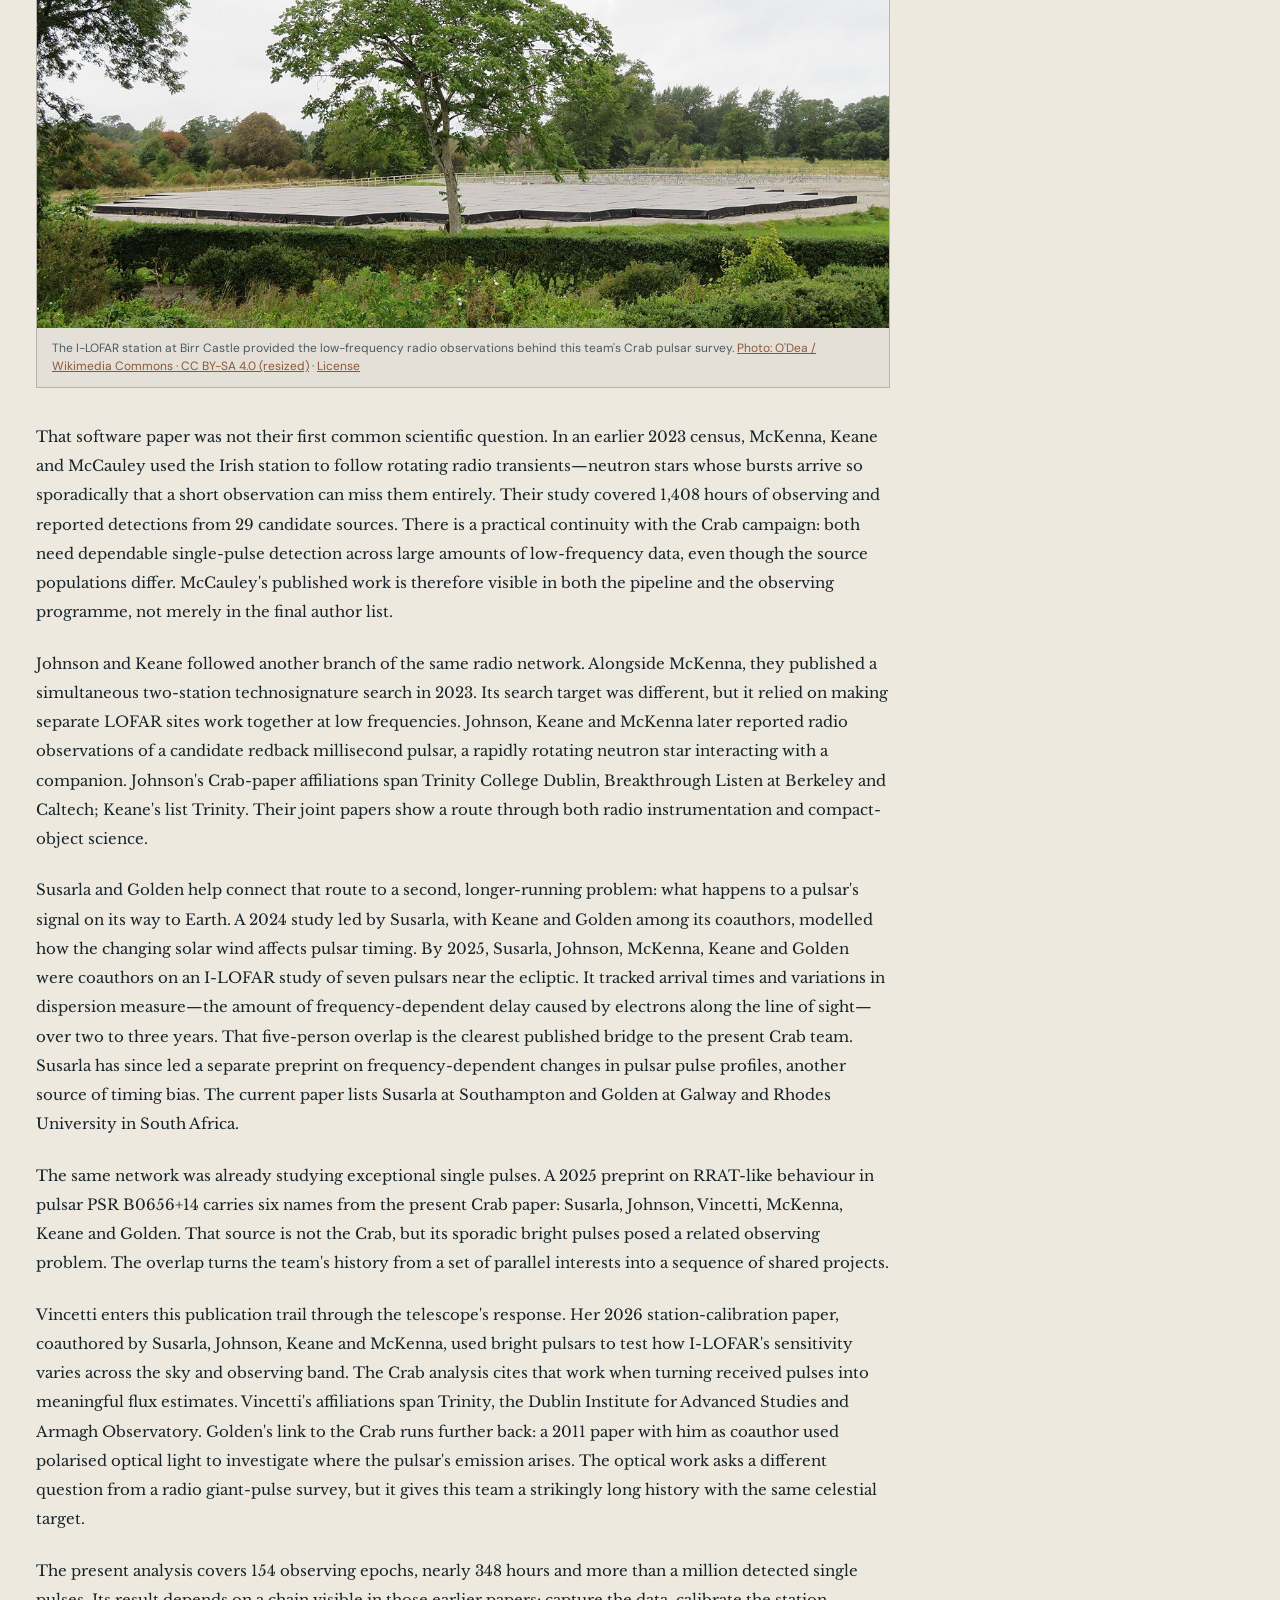
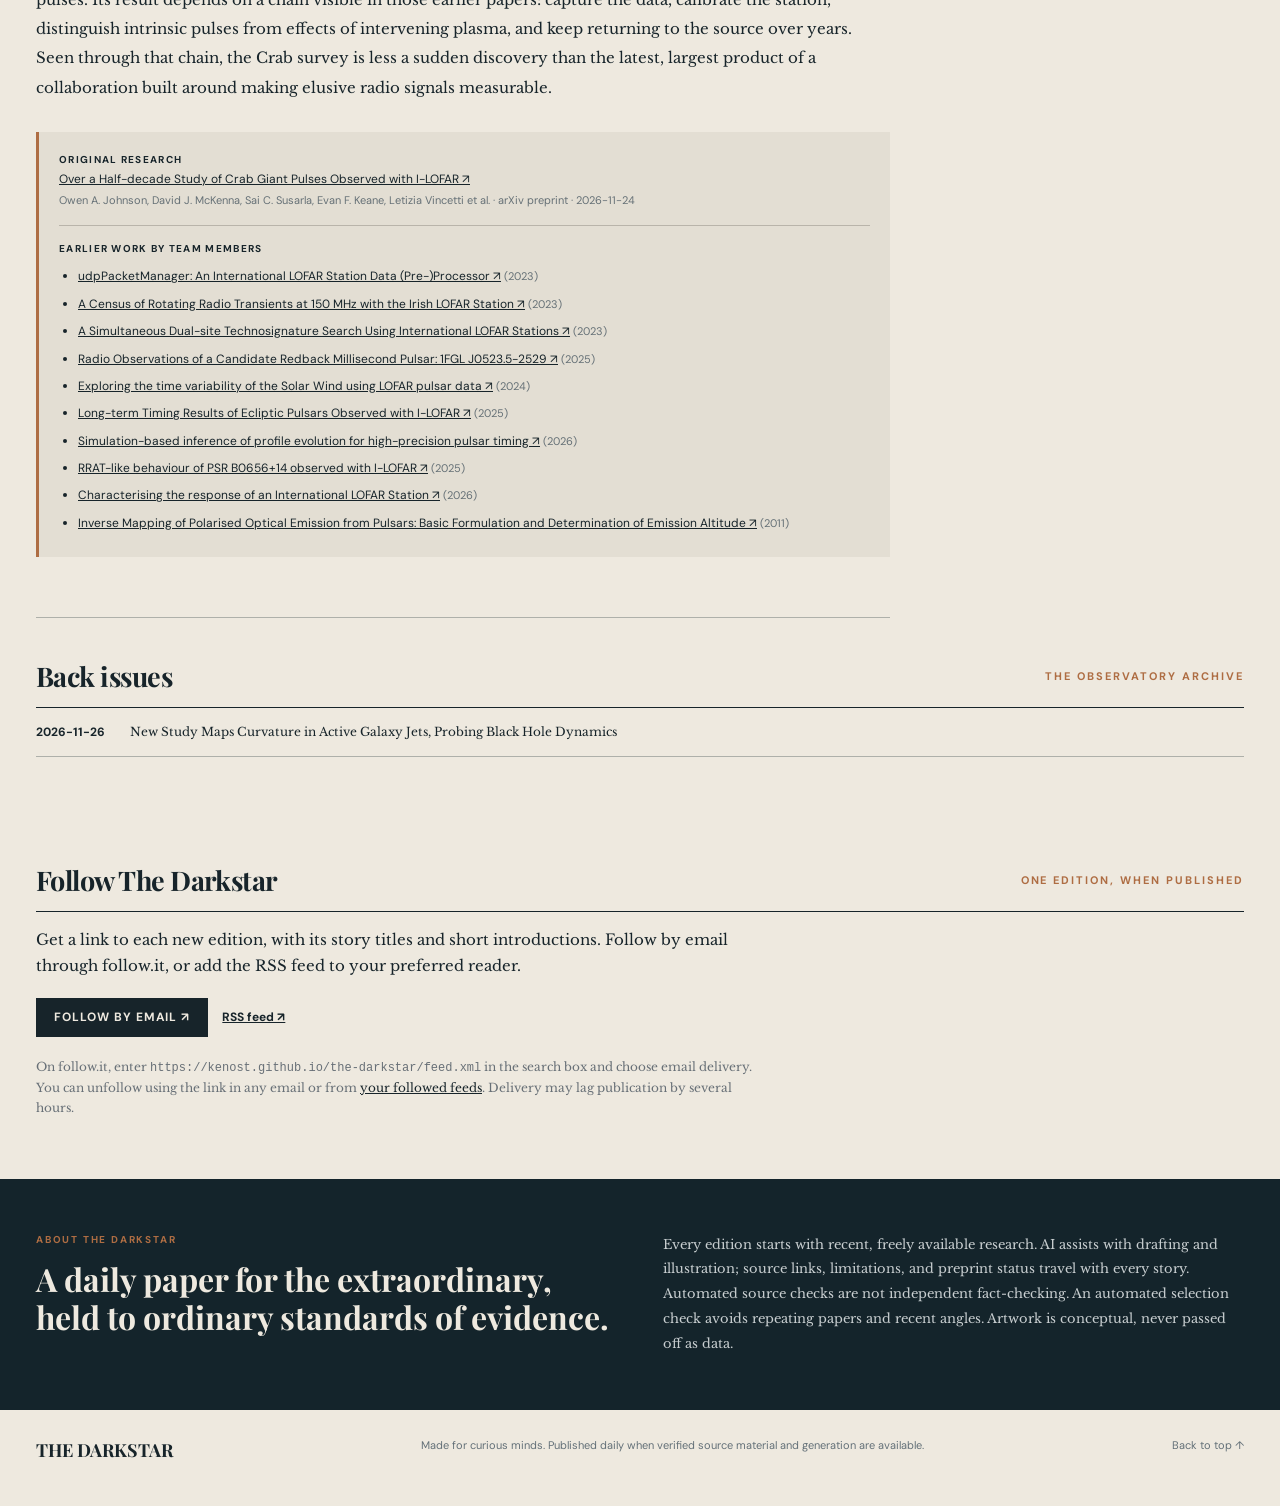
==== commit 01d283ed: "Publish 2026-11-28" ====
--- a/issues/2026-11-26/index.html
+++ b/issues/2026-11-26/index.html
@@ -8,6 +8,6 @@
 <div class="rule-title"><span>Inside this edition</span><span>ORIGINAL RESEARCH, MADE READABLE</span></div>
 <div class="article-layout"><div class="article-main"><article class="story" id="story-0"><div class="eyebrow">The lead story</div><h2>New Study Maps Curvature in Active Galaxy Jets, Probing Black Hole Dynamics</h2><p class="deck">Researchers identify hundreds of active galactic nuclei with bent jets, offering new statistical insights into the complex physics of supermassive black hole systems and their outflows.</p><div class="byline">THE DARKSTAR SCIENCE DESK · 2026-11-26</div><div class="prose"><p>Active galactic nuclei (AGNs), powered by supermassive black holes at the hearts of galaxies, often launch powerful jets of plasma that can extend for vast distances. A significant fraction of these jets appear to bend or curve on parsec scales – a few light-years from the central engine. While individual instances of such bending have been observed, the statistical properties of these curved jets and the underlying physical mechanisms driving their intricate morphologies have remained largely unconstrained. A new study, recently posted on the arXiv preprint server by V. A. Makeev, A. B. Pushkarev, and Y. Y. Kovalev, addresses this gap by undertaking a comprehensive, multi-frequency analysis of a vast dataset of AGN observations.</p><p>The team utilized an extensive collection of 123,456 Very Long Baseline Interferometry (VLBI) images, drawn from the public Astrogeo database, covering 17,478 AGNs. VLBI is a technique that combines signals from radio telescopes spread across continents, effectively creating a virtual telescope the size of Earth. This allows for incredibly high angular resolution, essential for resolving the fine structures of these distant jets on parsec scales. After carefully filtering for sources exhibiting extended structure, the researchers meticulously extracted and stacked multi-epoch, multi-frequency (ranging from 1.2 to 86 GHz) &quot;ridge lines&quot; – essentially the central spine of each jet. These ridge lines were then analyzed for signs of curvature.</p><p>To interpret the observed bending, Makeev, Pushkarev, and Kovalev fitted two primary physical models to the jet morphologies: linear and logarithmic helices. These helical patterns are theoretical representations of two leading mechanisms proposed to cause jet bending. The first is jet precession, where the central engine – likely the accretion disk or the black hole itself – wobbles, causing the jet to trace a conical path. The second is the resonant Kelvin–Helmholtz instability, a fluid dynamic phenomenon where shear between different layers of the jet, or between the jet and its surrounding medium, can lead to wave-like oscillations and bending. The researchers combined these model-fits with Monte Carlo simulations to further refine their understanding and constrain the parameters of these physical scenarios.</p><p>Through this rigorous analysis, the study robustly identified 586 AGNs, representing 7.4% of the sources with sufficiently resolved jets, that exhibit significant curvature on parsec scales. An interesting preliminary finding suggests that curved jets are less common at lower redshifts, a trend the authors note might be influenced by sample-related selection effects rather than an intrinsic physical property. For the precession scenario, the inferred periods for the jet&#x27;s wobble spanned a wide range, from approximately 10 to 10,000 years, with a logarithmic mean period estimated at around 220 years. The authors interpret these periods as broadly consistent with solid-body disk precession in supermassive black hole binaries – systems where two supermassive black holes orbit each other. However, they caution that geodetic precession, another form of gravitational precession, would require extremely tight, near-equal-mass binary systems, making it a less universally applicable explanation. Lense–Thirring precession, which arises from the black hole&#x27;s spin dragging spacetime, remains a viable mechanism for both thin and thick accretion disks. The Kelvin–Helmholtz instability also presents a compelling alternative explanation for the observed jet morphologies.</p><p>While the study provides a significant statistical leap forward, the authors emphasize that definitively identifying the preferred physical model for each individual curved jet remains an open challenge. Further investigation, including detailed temporal analysis of jet kinematics – how the jet material moves and changes over time – will be crucial to disentangling the complex interplay of forces at work. This work, currently a preprint, highlights the intricate dance between supermassive black holes, their accretion disks, and the powerful outflows they generate, underscoring the need for continued high-resolution observations and sophisticated modeling to fully unlock the secrets of these cosmic engines.</p></div><div class="sourcebox"><strong>Original research</strong><br><a href="https://arxiv.org/html/2611.34496" target="_blank" rel="noopener noreferrer">A search and multi-frequency study of curved parsec-scale jets in active galaxies ↗</a><br><span>V. A. Makeev, A. B. Pushkarev, Y. Y. Kovalev · arXiv preprint · 2026-11-25</span></div></article><article class="story" id="story-1"><div class="eyebrow">The explainer</div><h2>Stellar Evolution&#x27;s Hidden Hand in Black Hole Mass Gap Mystery</h2><p class="deck">New research explores how stellar properties like metallicity and rotation influence the maximum mass of black holes, potentially resolving a conflict with gravitational-wave observations.</p><div class="byline">THE DARKSTAR SCIENCE DESK · 2026-11-26</div><div class="prose"><p>Why should a fusion reaction inside a star show up in a gravitational-wave catalog? During helium burning, carbon-12 can capture a helium nucleus to become oxygen-16. The rate helps set the makeup of a massive star&#x27;s core. At high masses, pair instability can prevent some stars from leaving black holes, creating a predicted gap in black-hole masses. The gap&#x27;s lower edge could therefore act as an indirect probe of nuclear physics—but only if the stellar-evolution model connecting the two is reliable.</p><figure class="equation"><div class="math-wrap"><math xmlns="http://www.w3.org/1998/Math/MathML" display="inline"><mrow><msup><mrow /><mrow><mn>12</mn></mrow></msup><mi>&#x00043;</mi><mo>&#x0002B;</mo><msup><mrow /><mrow><mn>4</mn></mrow></msup><mrow><mi mathvariant="normal">H</mi><mi mathvariant="normal">e</mi></mrow><mo>&#x02192;</mo><msup><mrow /><mrow><mn>16</mn></mrow></msup><mi>&#x0004F;</mi><mo>&#x0002B;</mo><mi>&#x003B3;</mi></mrow></math></div><figcaption>A carbon-12 nucleus captures helium-4 and becomes oxygen-16, releasing a gamma ray. The uncertain reaction rate is one input to models of the eventual black-hole mass gap.</figcaption></figure><p>GWTC-4 population analyses report an upper cutoff for low-spin black holes of 68.5 solar masses, with substantial uncertainty (+19.8 and −18.5 solar masses). Interpreted through particular stellar models, that estimate points to a carbon–oxygen reaction rate below conventional nuclear-astrophysics evaluations. Is the reaction rate the problem, or are assumptions about a star&#x27;s life shifting the inferred boundary? Jiancheng Wang, Xiaogu Zhong and Jirong Mao address the latter possibility in a new arXiv preprint.</p><p>The researchers used a sophisticated stellar-evolution code called MESA to simulate the lives of massive stars. Their focus was on disentangling the complex, coupled effects of three key stellar properties: metallicity (the abundance of elements heavier than hydrogen and helium in a star), rotation (how fast a star spins), and mass-loss prescriptions (how stars shed material over their lifetimes). They found that each of these factors plays a significant role. For instance, metallicity-dependent winds, which are outflows of material from a star, strongly influence how much helium core material a star retains. Rotation, through processes like centrifugal cooling and mixing, can suppress the rate at which carbon is consumed. Crucially, different ways of modeling mass loss were found to shift the predicted edge of the black hole mass gap by 8 to 10 solar masses.</p><p>The study demonstrated that a specific combination of these factors – a relatively low metallicity, moderate rotation, and a particular type of optically-thin wind – could reproduce the maximum black hole mass inferred from the GWTC-4 gravitational-wave observations, even with the lower carbon-oxygen reaction rate. This suggests that the &quot;canonical&quot; 45 solar mass boundary for the mass gap might not be a universal physical threshold, but rather a statistical overlap of different black hole populations. This research provides a promising framework for jointly refining our understanding of nuclear reaction rates, the intricate physics of stellar evolution, and the populations of black holes observed through gravitational waves.</p></div><div class="sourcebox"><strong>Original research</strong><br><a href="https://arxiv.org/html/2611.32692" target="_blank" rel="noopener noreferrer">Stellar-evolution systematic biases on $^{12}\text{C}(α,γ)^{16}\text{O}$ constraints from the primordial-black-hole mass gap ↗</a><br><span>Jiancheng Wang, Xiaogu Zhong, Jirong Mao · arXiv preprint · 2026-11-24</span></div></article><article class="story" id="story-2"><div class="eyebrow">In depth</div><h2>Future Gravitational-Wave Detectors Face Challenges in Unlocking Neutron Star Post-Merger Secrets</h2><p class="deck">A new analysis explores the prospects for detecting the faint, high-frequency gravitational waves from the aftermath of binary neutron star collisions, highlighting the differing sensitivities to population-wide signals versus individual events.</p><div class="byline">THE DARKSTAR SCIENCE DESK · 2026-11-26</div><div class="prose"><p>The merger of binary neutron stars (BNS) is a cataclysmic event, producing gravitational waves that current detectors can observe during the inspiral phase. However, the subsequent &quot;post-merger&quot; (PM) phase, occurring immediately after the stars coalesce, is particularly rich in information about the extreme physics of the merger remnant and the enigmatic equation of state of ultra-dense matter. Despite its scientific promise, the observational prospects for these PM signals, which are typically fainter and at higher frequencies, remain uncertain. A recent preprint by Jingwang Diao, Teng Zhang, and Xingjiang Zhu meticulously compares two primary strategies for detecting these elusive signals with future, more sensitive gravitational-wave observatories.</p><p>The researchers investigated two distinct detection avenues: searching for a stochastic gravitational-wave background (SGWB) generated by the collective emission from the entire population of BNS mergers across the universe, and directly detecting PM-band signals from individually resolved merger events. To ensure a consistent comparison, the study employed a unified inspiral-merger-post-merger (IPM) waveform prescription, which models the full gravitational-wave signal from the initial approach to the chaotic aftermath. This was coupled with a single, consistent astrophysical population model for BNS mergers. The team then evaluated the performance of representative third-generation gravitational-wave detector configurations, including the Einstein Telescope (ET), Cosmic Explorer (CE), and a hypothetical dedicated kilohertz detector, designed specifically for the higher frequencies expected from PM signals.</p><figure class="research-visual"><a href="../../assets/2026-11-26-story-2.svg" target="_blank" rel="noopener noreferrer" aria-label="Open illustration at full size"><img loading="lazy" src="../../assets/2026-11-26-story-2.svg" alt="Logarithmic range chart comparing 5 to 174 yearly candidates in the baseline model with 0.07 to 7 in numerical-relativity cases."></a><figcaption>Model forecasts for individual post-merger candidates in a dedicated kilohertz detector, over the paper’s assumed merger-rate range. These are predictions, not observed detections; logarithmic scale. Source: Diao, Zhang and Zhu. <a href="https://arxiv.org/html/2611.31857" target="_blank" rel="noopener noreferrer">Original paper ↗</a></figcaption></figure><p>The analysis revealed a nuanced picture. For the all-source, broadband BNS SGWB, the baseline IPM model predicts that the signal would exceed the adopted detection threshold across the entire range of local merger rates considered. This suggests that future detectors, with their enhanced sensitivity, could potentially detect the background hum of countless BNS mergers. However, when focusing specifically on the kilohertz PM-band component of the SGWB, the signal is predicted to remain below this threshold. This indicates that while the overall background from BNS mergers might be detectable, isolating the specific, high-frequency signature of the post-merger phase from the collective background could prove challenging for SGWB searches.</p><p>The prospects for detecting individual PM events appear more promising, particularly with a dedicated kilohertz detector. For a local merger rate spanning 7.6 to 250 events per cubic gigaparsec per year, the baseline IPM model forecasts approximately 5 to 174 PM-band candidates per year for such a specialized instrument. This range highlights the significant impact of the assumed merger rate on detection expectations. Crucially, the study also considered cases based on numerical relativity simulations, which provide more detailed, but computationally intensive, models of the merger process. These numerical relativity cases yielded significantly lower detection rates for individual events, ranging from approximately 0.07 to 7 per year. This stark difference underscores a key limitation and uncertainty: the precise morphology and strength of post-merger gravitational waves are still subjects of active theoretical research, and different models can lead to vastly different observational predictions. The work emphasizes that while future detectors offer unprecedented opportunities, the path to unlocking the full scientific potential of BNS post-merger signals will require continued refinement of both theoretical models and detector capabilities.</p></div><div class="sourcebox"><strong>Original research</strong><br><a href="https://arxiv.org/html/2611.31857" target="_blank" rel="noopener noreferrer">Prospects for Detecting Post-merger Signals from Binary Neutron Stars with Future Gravitational-Wave Detectors ↗</a><br><span>Jingwang Diao, Teng Zhang, Xingjiang Zhu · arXiv preprint · 2026-11-24</span></div></article><article class="story" id="story-3"><div class="eyebrow">The people behind the paper</div><h2>How a radio team grew around the Irish LOFAR telescope</h2><p class="deck">The Crab survey is the latest chapter in a collaboration that had already built data tools, tracked intermittent neutron stars and measured how plasma distorts pulsar signals.</p><div class="byline">THE DARKSTAR SCIENCE DESK · 2026-11-26</div><div class="prose"><p>The seven names on the new Crab-pulsar preprint are not a group assembled for a single headline. Follow their earlier publications and a working collaboration comes into view: first the practical work of running a low-frequency radio station, then surveys of difficult neutron-star signals, and finally long campaigns in which the telescope itself and the plasma between stars have to be understood as carefully as the pulsar. Owen A. Johnson, David J. McKenna, Sai C. Susarla, Evan F. Keane, Letizia Vincetti, Joseph P. McCauley and Aaron Golden now bring those strands together in a six-year study of giant pulses from the Crab.</p><p>The instrument at the centre of this network is I-LOFAR at Birr Castle in Ireland, one station in a wider European radio array. Its low frequencies make it particularly good at registering the way free electrons delay and scatter radio flashes. They also make data handling and calibration indispensable. McKenna, Keane and Joe McCauley appear together on a 2023 paper about udpPacketManager, software that converts a station&#x27;s raw data stream into formats researchers can analyse. The Crab paper cites that processor in its own methods. It also lists McKenna&#x27;s 2024 PhD thesis at the Dublin Institute for Advanced Studies and Trinity College Dublin among its references; his current affiliation on the paper is ASTRON, the Netherlands Institute for Radio Astronomy.</p><figure class="team-photo"><img loading="lazy" src="../../assets/i-lofar-telescope-odea-cc-by-sa-4.0.jpg" alt="The Irish LOFAR radio telescope antenna field at Birr Castle in Ireland, with a tree in the foreground."><figcaption>The I-LOFAR station at Birr Castle provided the low-frequency radio observations behind this team&#x27;s Crab pulsar survey. <a href="https://commons.wikimedia.org/wiki/File:I-LOFAR_telescope.jpg" target="_blank" rel="noopener noreferrer">Photo: O&#x27;Dea / Wikimedia Commons · CC BY-SA 4.0 (resized)</a> · <a href="https://creativecommons.org/licenses/by-sa/4.0/" target="_blank" rel="noopener noreferrer">License</a></figcaption></figure><p>That software paper was not their first common scientific question. In an earlier 2023 census, McKenna, Keane and McCauley used the Irish station to follow rotating radio transients—neutron stars whose bursts arrive so sporadically that a short observation can miss them entirely. Their study covered 1,408 hours of observing and reported detections from 29 candidate sources. There is a practical continuity with the Crab campaign: both need dependable single-pulse detection across large amounts of low-frequency data, even though the source populations differ. McCauley&#x27;s published work is therefore visible in both the pipeline and the observing programme, not merely in the final author list.</p><p>Johnson and Keane followed another branch of the same radio network. Alongside McKenna, they published a simultaneous two-station technosignature search in 2023. Its search target was different, but it relied on making separate LOFAR sites work together at low frequencies. Johnson, Keane and McKenna later reported radio observations of a candidate redback millisecond pulsar, a rapidly rotating neutron star interacting with a companion. Johnson&#x27;s Crab-paper affiliations span Trinity College Dublin, Breakthrough Listen at Berkeley and Caltech; Keane&#x27;s list Trinity. Their joint papers show a route through both radio instrumentation and compact-object science.</p><p>Susarla and Golden help connect that route to a second, longer-running problem: what happens to a pulsar&#x27;s signal on its way to Earth. A 2024 study led by Susarla, with Keane and Golden among its coauthors, modelled how the changing solar wind affects pulsar timing. By 2025, Susarla, Johnson, McKenna, Keane and Golden were coauthors on an I-LOFAR study of seven pulsars near the ecliptic. It tracked arrival times and variations in dispersion measure—the amount of frequency-dependent delay caused by electrons along the line of sight—over two to three years. That five-person overlap is the clearest published bridge to the present Crab team. Susarla has since led a separate preprint on frequency-dependent changes in pulsar pulse profiles, another source of timing bias. The current paper lists Susarla at Southampton and Golden at Galway and Rhodes University in South Africa.</p><p>The same network was already studying exceptional single pulses. A 2025 preprint on RRAT-like behaviour in pulsar PSR B0656+14 carries six names from the present Crab paper: Susarla, Johnson, Vincetti, McKenna, Keane and Golden. That source is not the Crab, but its sporadic bright pulses posed a related observing problem. The overlap turns the team&#x27;s history from a set of parallel interests into a sequence of shared projects.</p><p>Vincetti enters this publication trail through the telescope&#x27;s response. Her 2026 station-calibration paper, coauthored by Susarla, Johnson, Keane and McKenna, used bright pulsars to test how I-LOFAR&#x27;s sensitivity varies across the sky and observing band. The Crab analysis cites that work when turning received pulses into meaningful flux estimates. Vincetti&#x27;s affiliations span Trinity, the Dublin Institute for Advanced Studies and Armagh Observatory. Golden&#x27;s link to the Crab runs further back: a 2011 paper with him as coauthor used polarised optical light to investigate where the pulsar&#x27;s emission arises. The optical work asks a different question from a radio giant-pulse survey, but it gives this team a strikingly long history with the same celestial target.</p><p>The present analysis covers 154 observing epochs, nearly 348 hours and more than a million detected single pulses. Its result depends on a chain visible in those earlier papers: capture the data, calibrate the station, distinguish intrinsic pulses from effects of intervening plasma, and keep returning to the source over years. Seen through that chain, the Crab survey is less a sudden discovery than the latest, largest product of a collaboration built around making elusive radio signals measurable.</p></div><div class="sourcebox"><strong>Original research</strong><br><a href="https://arxiv.org/html/2611.33524" target="_blank" rel="noopener noreferrer">Over a Half-decade Study of Crab Giant Pulses Observed with I-LOFAR ↗</a><br><span>Owen A. Johnson, David J. McKenna, Sai C. Susarla, Evan F. Keane, Letizia Vincetti et al. · arXiv preprint · 2026-11-24</span><div class="earlier-research"><strong>Earlier work by team members</strong><ul><li><a href="https://arxiv.org/abs/2309.03228" target="_blank" rel="noopener noreferrer">udpPacketManager: An International LOFAR Station Data (Pre-)Processor ↗</a> <span>(2023)</span></li><li><a href="https://arxiv.org/html/2302.12661" target="_blank" rel="noopener noreferrer">A Census of Rotating Radio Transients at 150 MHz with the Irish LOFAR Station ↗</a> <span>(2023)</span></li><li><a href="https://arxiv.org/html/2310.15704" target="_blank" rel="noopener noreferrer">A Simultaneous Dual-site Technosignature Search Using International LOFAR Stations ↗</a> <span>(2023)</span></li><li><a href="https://arxiv.org/html/2508.15435" target="_blank" rel="noopener noreferrer">Radio Observations of a Candidate Redback Millisecond Pulsar: 1FGL J0523.5-2529 ↗</a> <span>(2025)</span></li><li><a href="https://arxiv.org/html/2409.09838" target="_blank" rel="noopener noreferrer">Exploring the time variability of the Solar Wind using LOFAR pulsar data ↗</a> <span>(2024)</span></li><li><a href="https://arxiv.org/html/2505.09549" target="_blank" rel="noopener noreferrer">Long-term Timing Results of Ecliptic Pulsars Observed with I-LOFAR ↗</a> <span>(2025)</span></li><li><a href="https://arxiv.org/html/2610.31450" target="_blank" rel="noopener noreferrer">Simulation-based inference of profile evolution for high-precision pulsar timing ↗</a> <span>(2026)</span></li><li><a href="https://arxiv.org/html/2507.04518" target="_blank" rel="noopener noreferrer">RRAT-like behaviour of PSR B0656+14 observed with I-LOFAR ↗</a> <span>(2025)</span></li><li><a href="https://arxiv.org/html/2607.19585" target="_blank" rel="noopener noreferrer">Characterising the response of an International LOFAR Station ↗</a> <span>(2026)</span></li><li><a href="https://arxiv.org/html/1106.5207" target="_blank" rel="noopener noreferrer">Inverse Mapping of Polarised Optical Emission from Pulsars: Basic Formulation and Determination of Emission Altitude ↗</a> <span>(2011)</span></li></ul></div></div></article></div><aside><div class="aside-box"><div class="eyebrow">EDITOR’S NOTE</div><h3>A note on evidence</h3><p>These reports interpret newly posted research preprints. They are not a substitute for the papers, and preprints may change after review.</p></div><div class="aside-box"><div class="eyebrow">IN THIS ISSUE</div><ol><li><a href="#story-0">New Study Maps Curvature in Active Galaxy Jets, Probing Black Hole Dynamics</a></li><li><a href="#story-1">Stellar Evolution&#x27;s Hidden Hand in Black Hole Mass Gap Mystery</a></li><li><a href="#story-2">Future Gravitational-Wave Detectors Face Challenges in Unlocking Neutron Star Post-Merger Secrets</a></li><li><a href="#story-3">How a radio team grew around the Irish LOFAR telescope</a></li></ol></div></aside></div>
 <section class="archive" id="archive"><div class="rule-title"><span>Back issues</span><span>THE OBSERVATORY ARCHIVE</span></div><ul><li><a href="../../issues/2026-11-26/">2026-11-26 <span>New Study Maps Curvature in Active Galaxy Jets, Probing Black Hole Dynamics</span></a></li></ul></section>
-<section class="follow" id="follow"><div class="rule-title"><span>Follow The Darkstar</span><span>ONE EDITION, WHEN PUBLISHED</span></div><p>Get a link to each new edition, with its story titles and short introductions. Follow by email through follow.it, or add the RSS feed to your preferred reader.</p><div class="follow-actions"><a class="follow-button" href="https://follow.it/feeds?enter-website=https://kenost.github.io/the-darkstar/" target="_blank" rel="noopener noreferrer">Follow by email ↗</a><a class="feed-link" href="../../feed.xml">RSS feed ↗</a></div><p class="follow-note">On follow.it, choose email delivery. You can unfollow using the link in any email or from <a href="https://follow.it/followed-feeds" target="_blank" rel="noopener noreferrer">your followed feeds</a>. Delivery may lag publication by several hours.</p></section>
+<section class="follow" id="follow"><div class="rule-title"><span>Follow The Darkstar</span><span>ONE EDITION, WHEN PUBLISHED</span></div><p>Get a link to each new edition, with its story titles and short introductions. Follow by email through follow.it, or add the RSS feed to your preferred reader.</p><div class="follow-actions"><a class="follow-button" href="https://follow.it/feeds?enter-website=https://kenost.github.io/the-darkstar/" target="_blank" rel="noopener noreferrer">Follow by email ↗</a><a class="feed-link" href="../../feed.xml">RSS feed ↗</a></div><p class="follow-note">On follow.it, enter <code>https://kenost.github.io/the-darkstar/feed.xml</code> in the search box and choose email delivery. You can unfollow using the link in any email or from <a href="https://follow.it/followed-feeds" target="_blank" rel="noopener noreferrer">your followed feeds</a>. Delivery may lag publication by several hours.</p></section>
 <section class="about" id="about"><div><div class="eyebrow">ABOUT THE DARKSTAR</div><h2>A daily paper for the extraordinary, held to ordinary standards of evidence.</h2></div><p>Every edition starts with recent, freely available research. AI assists with drafting and illustration; source links, limitations, and preprint status travel with every story. Automated source checks are not independent fact-checking. An automated selection check avoids repeating papers and recent angles. Artwork is conceptual, never passed off as data.</p></section></main>
 <footer><strong>THE DARKSTAR</strong><span>Made for curious minds. Published daily when verified source material and generation are available.</span><a href="#today">Back to top ↑</a></footer></body></html>
--- a/style.css
+++ b/style.css
@@ -18,3 +18,4 @@
 html[data-theme="dark"] .team-photo a,html[data-theme="dark"] .research-visual figcaption a{color:var(--accent)}
 html[data-theme="dark"] .about{background:#080e12}
 .follow{padding:10px 0 48px;scroll-margin-top:20px}.follow>p{max-width:720px;font-size:15px;line-height:1.7}.follow-actions{display:flex;gap:14px;align-items:center;flex-wrap:wrap;margin:20px 0}.follow-button{display:inline-block;background:var(--ink);color:var(--paper);padding:12px 18px;font:700 12px/1.2 'DM Sans',Arial,sans-serif;letter-spacing:.08em;text-transform:uppercase;text-decoration:none}.follow-button:hover,.follow-button:focus-visible{background:var(--accent);color:#111}.feed-link{font:700 12px/1.2 'DM Sans',Arial,sans-serif;color:var(--ink)}.follow .follow-note{font-size:12px;color:var(--muted)}.follow-note a{color:var(--ink)}@media(max-width:600px){.follow>p{font-size:16px}.follow .follow-note{font-size:13px}}
+.follow-note code{overflow-wrap:anywhere;user-select:all}
